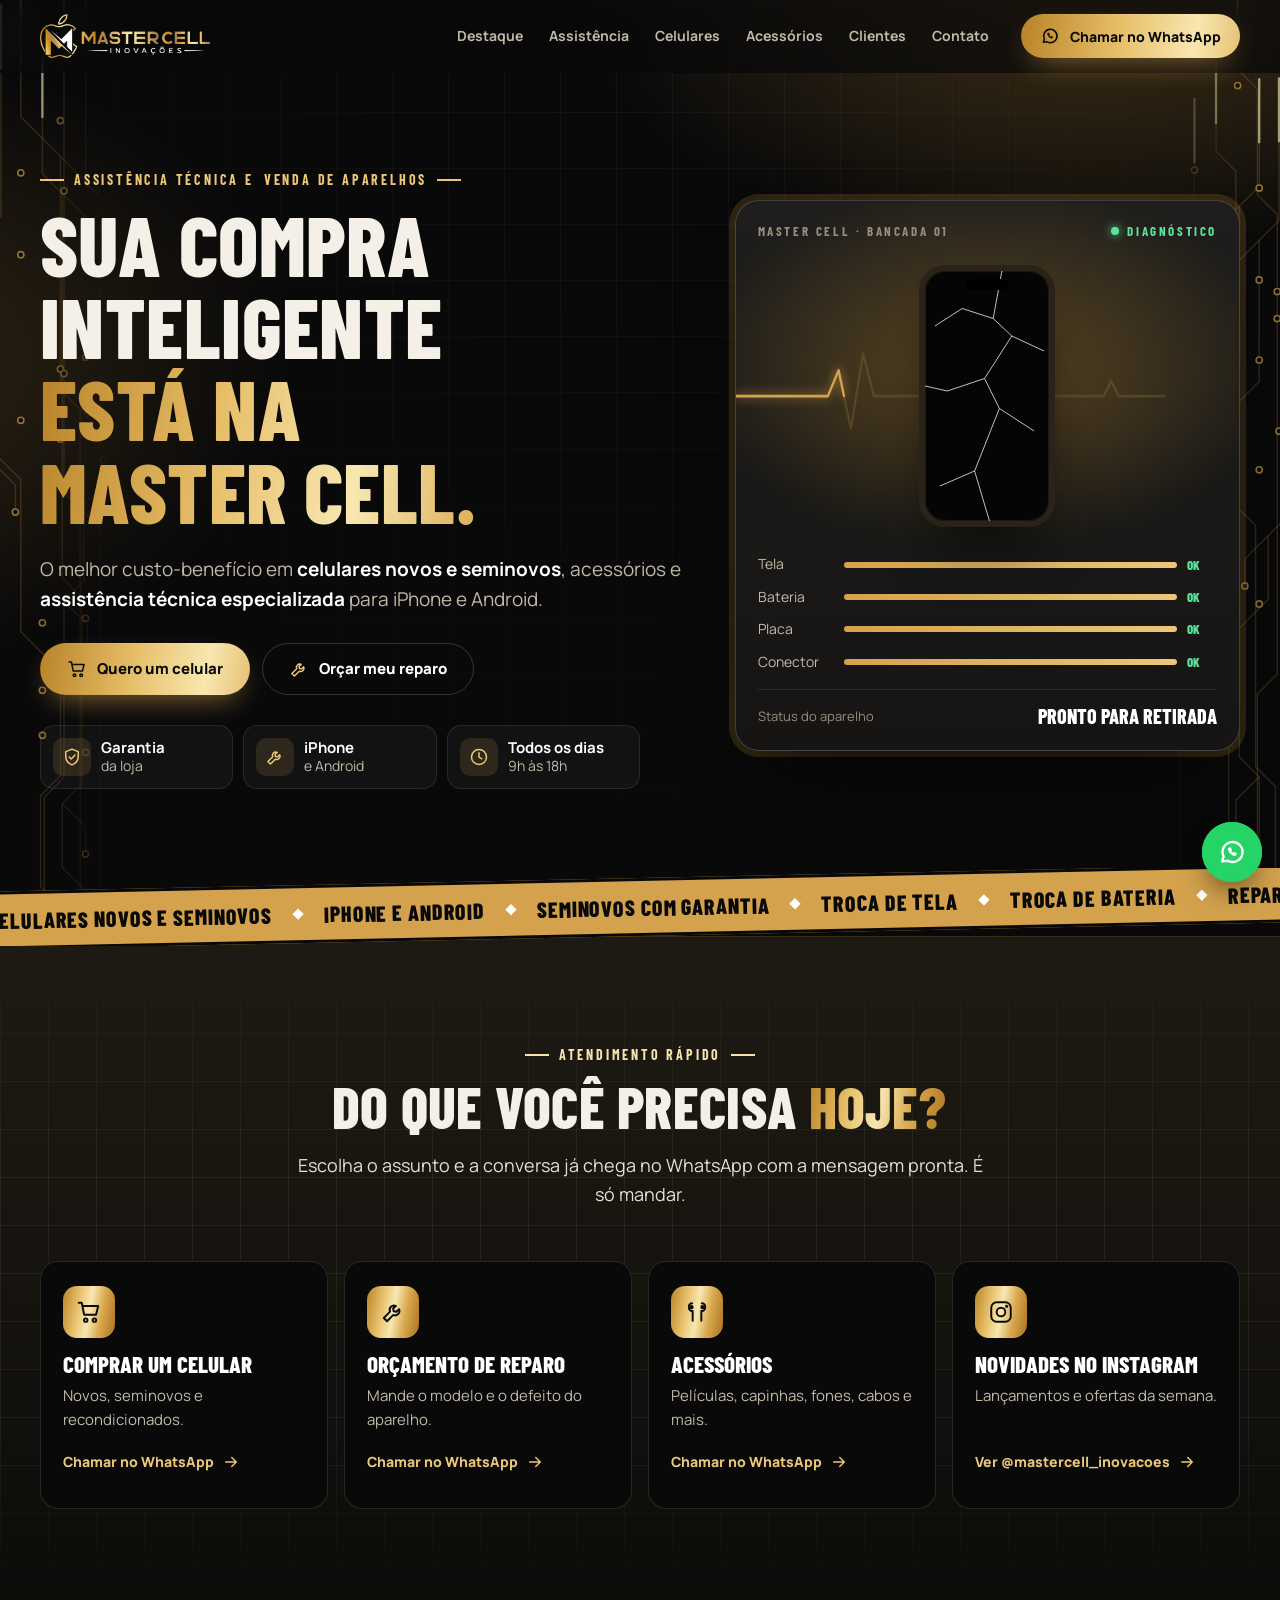
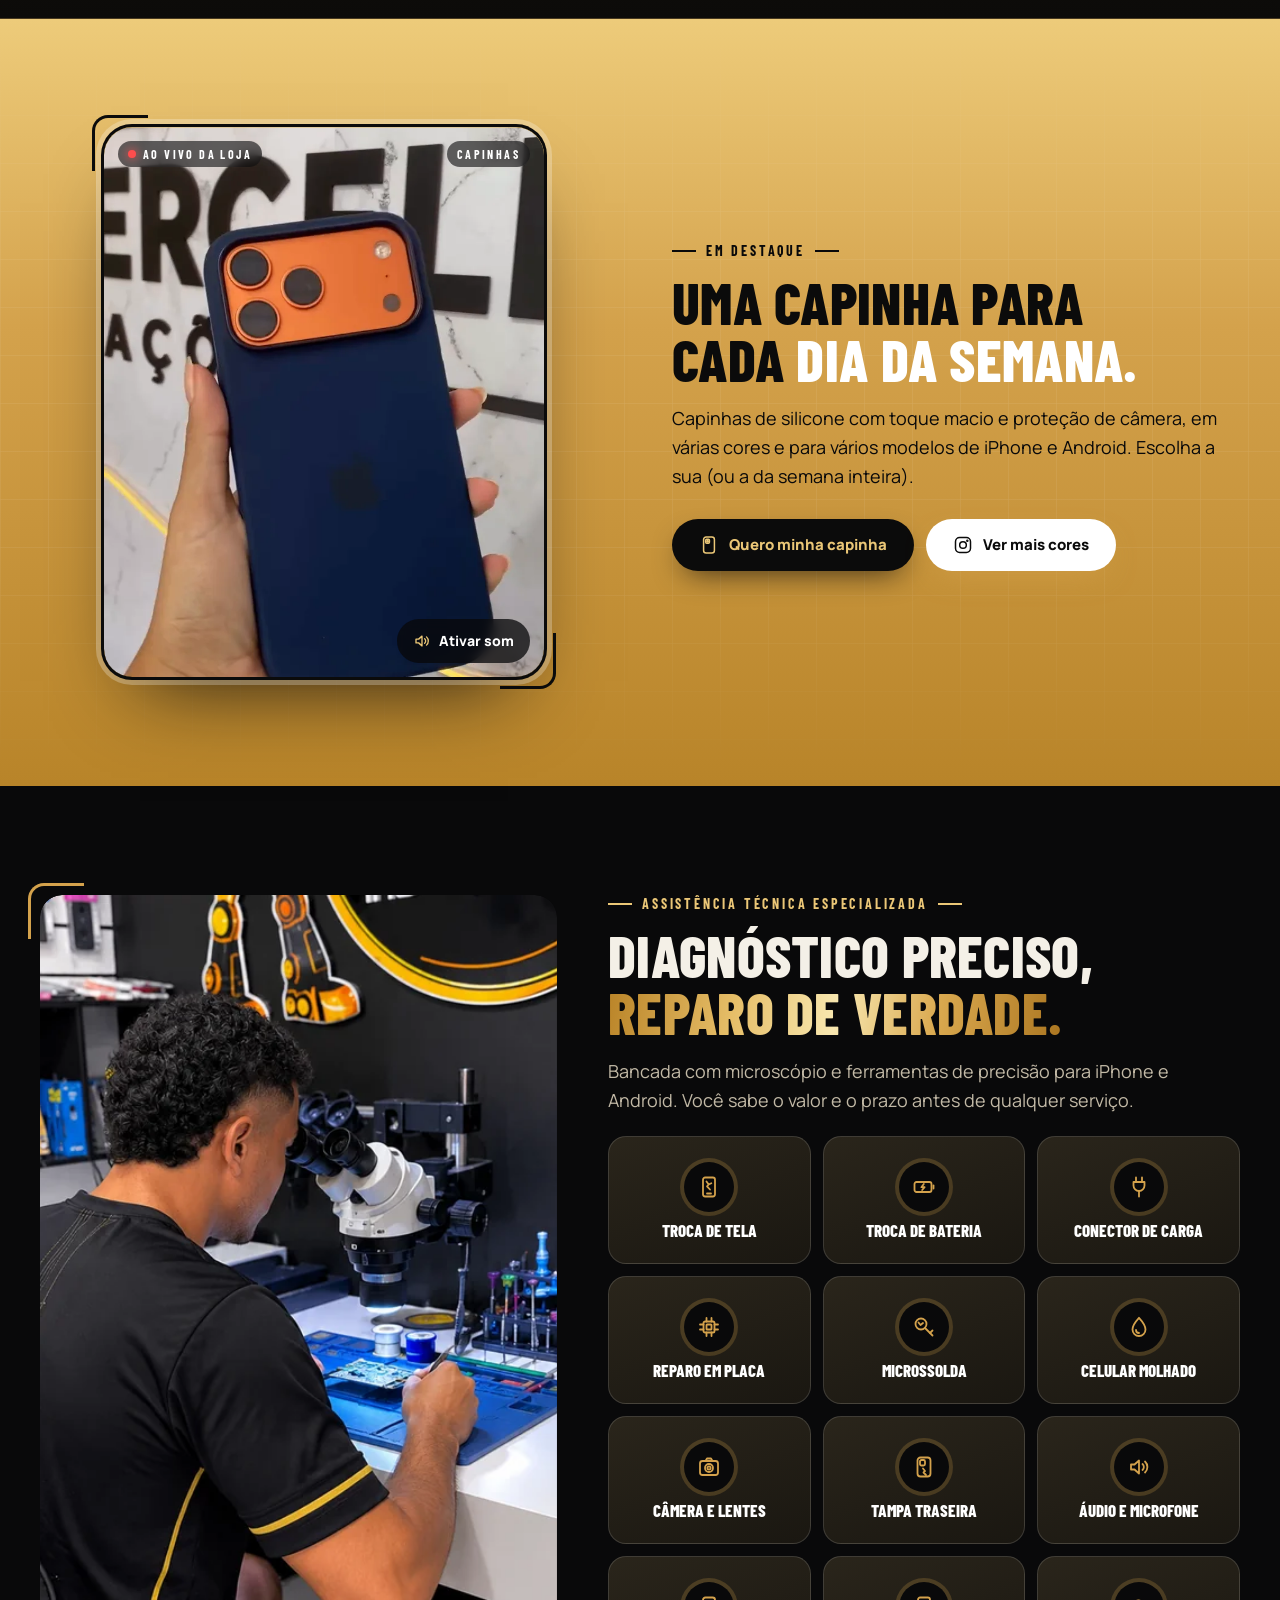
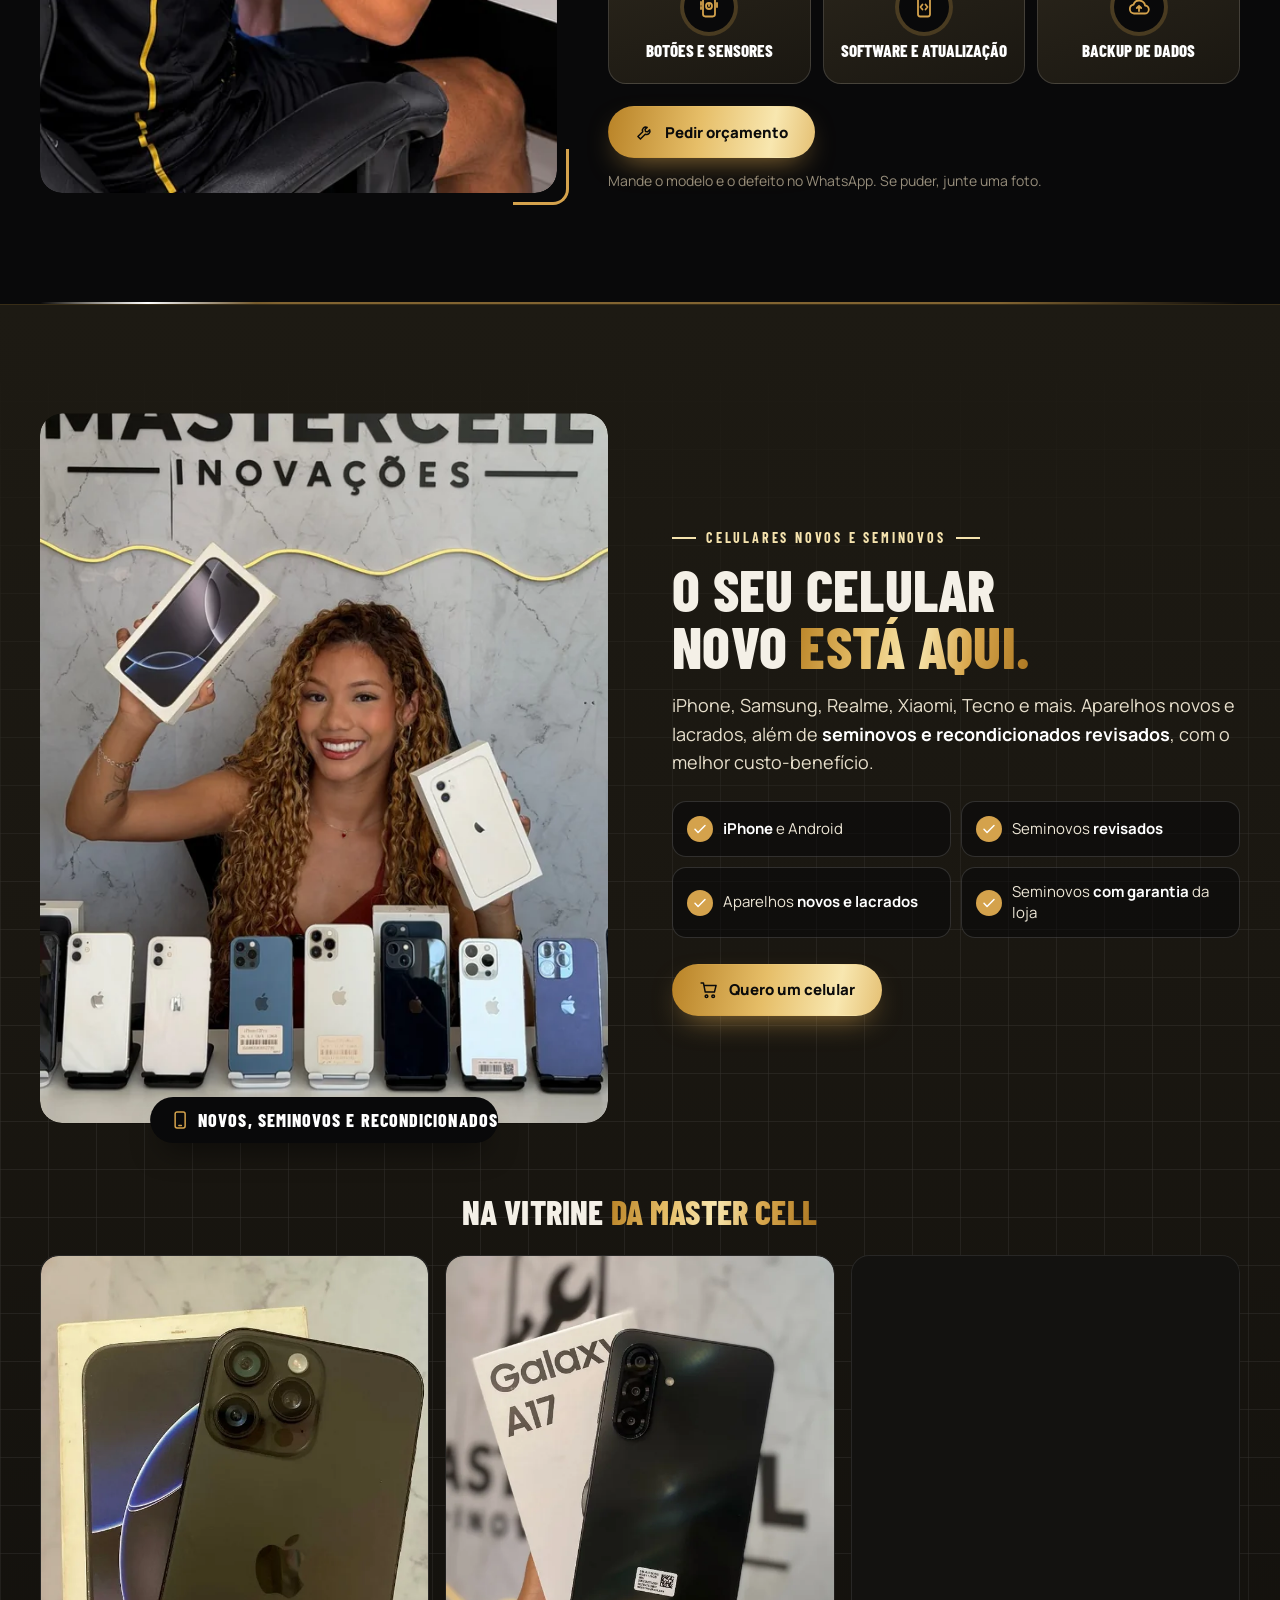
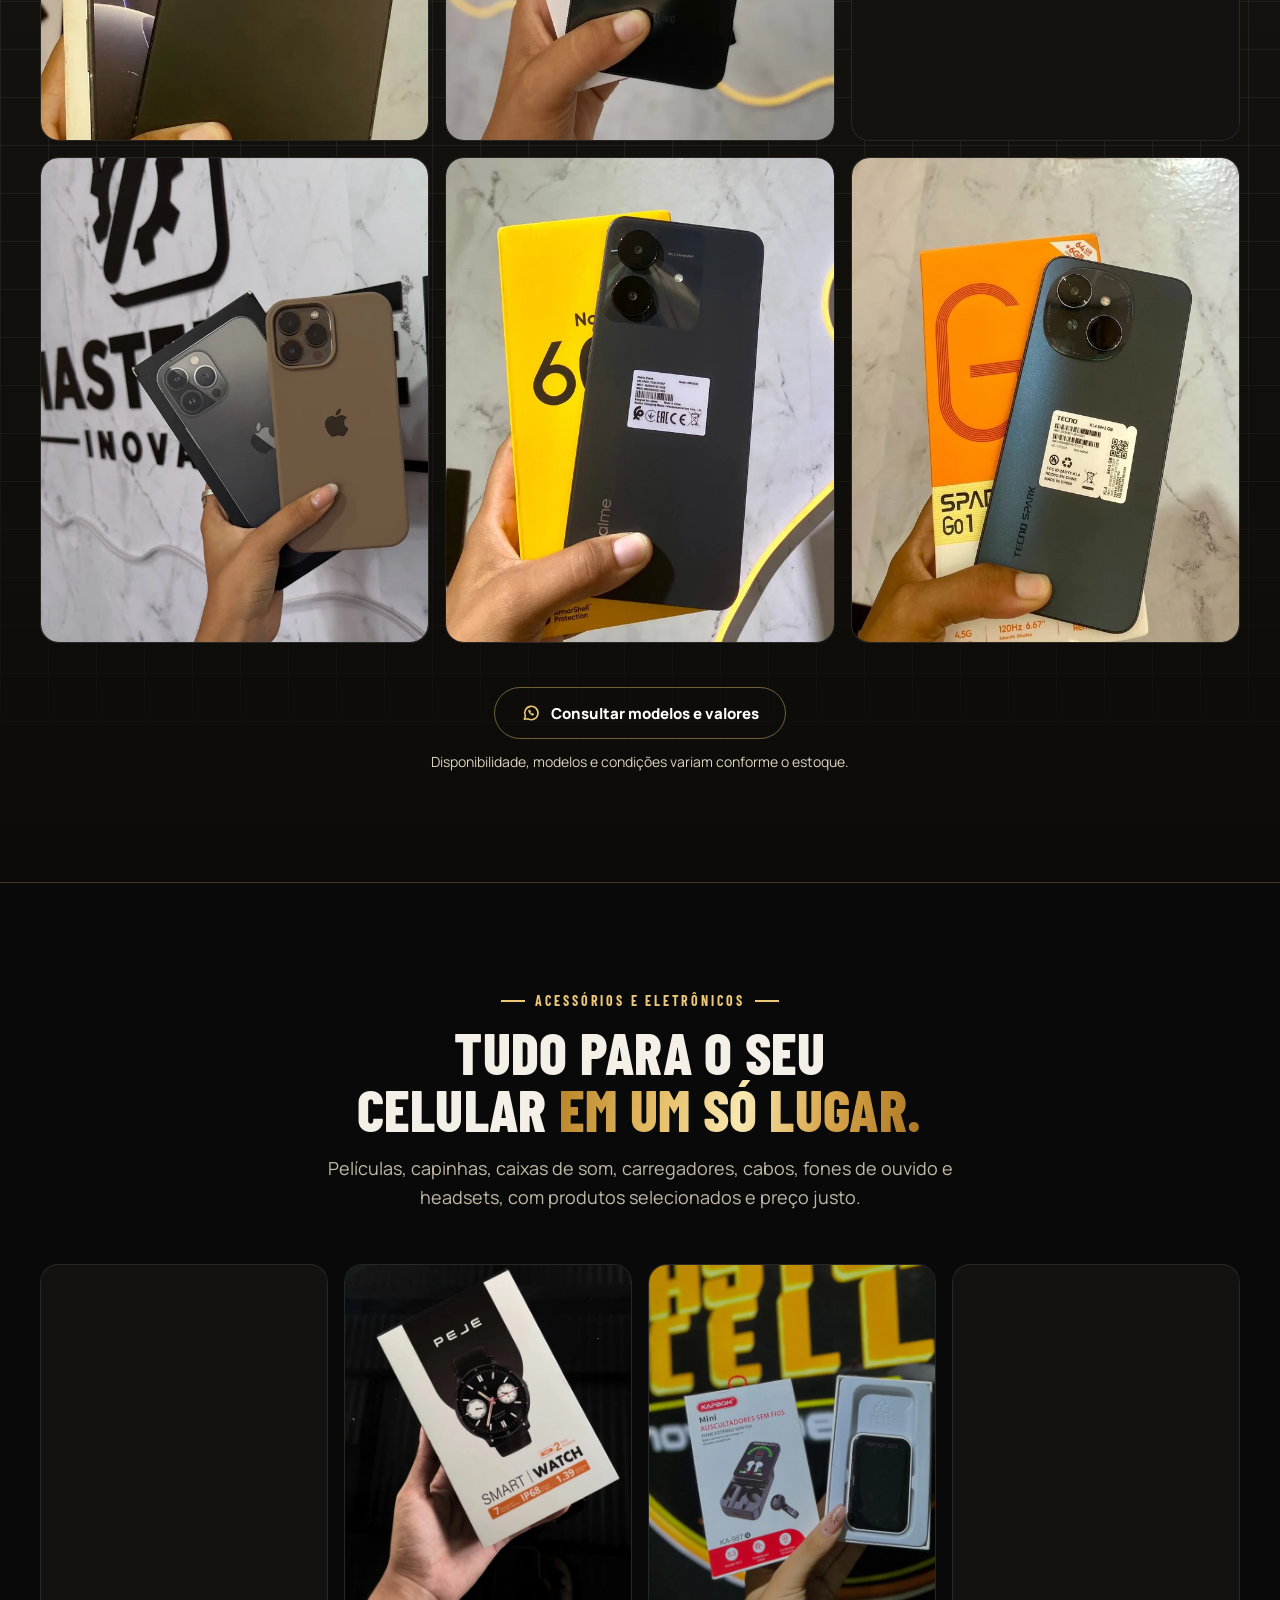
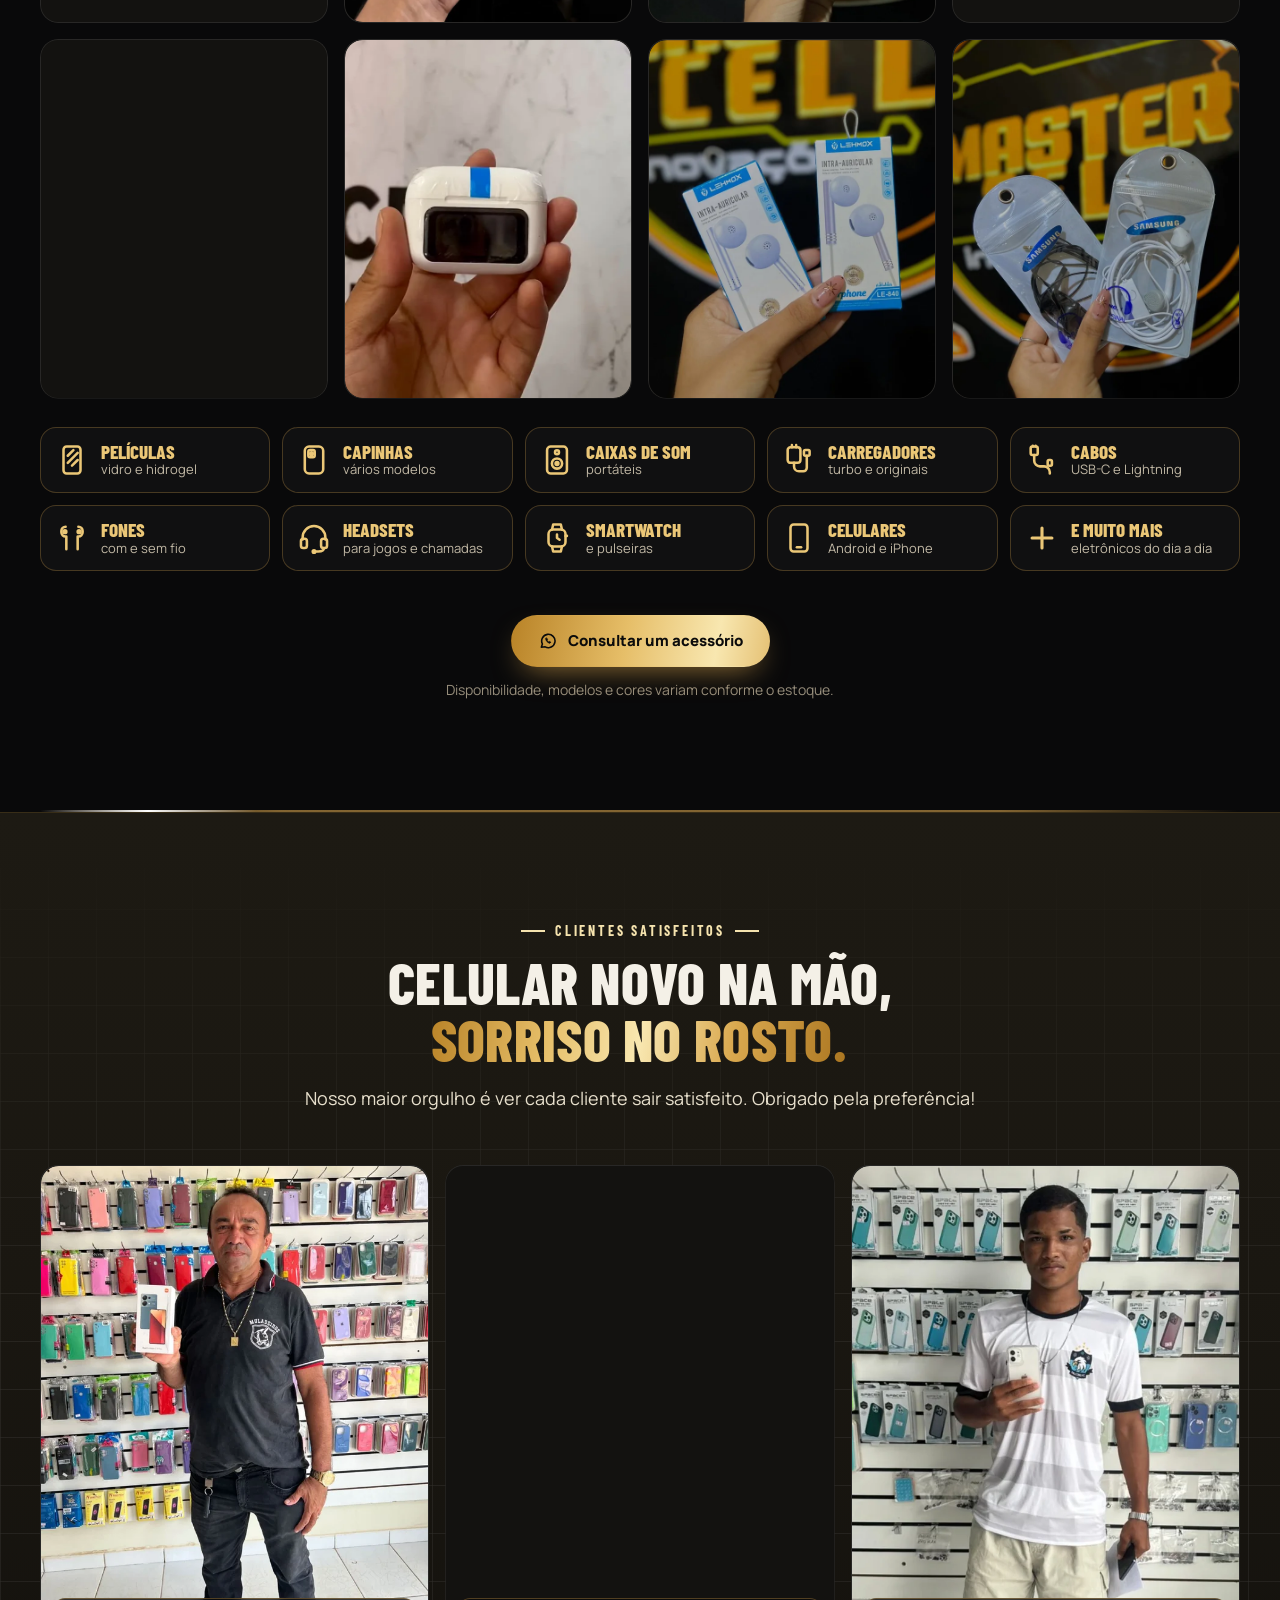
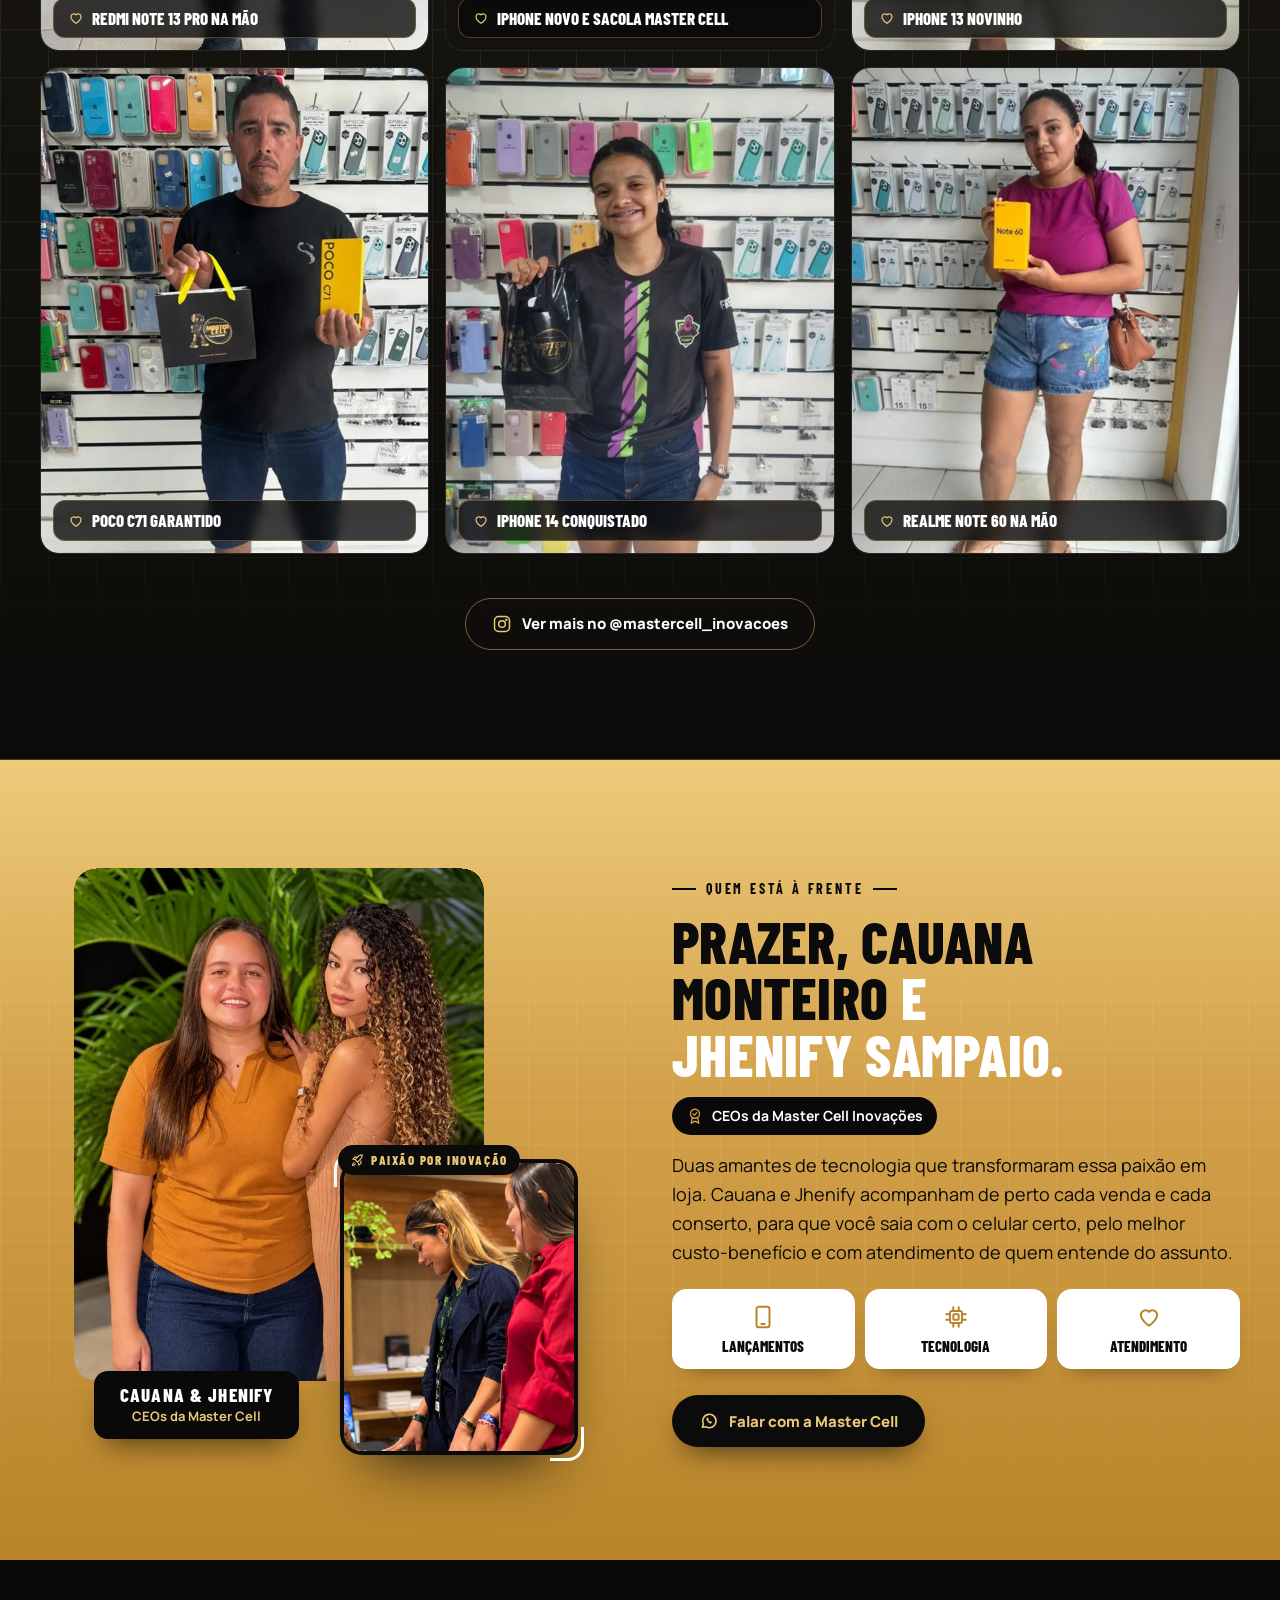
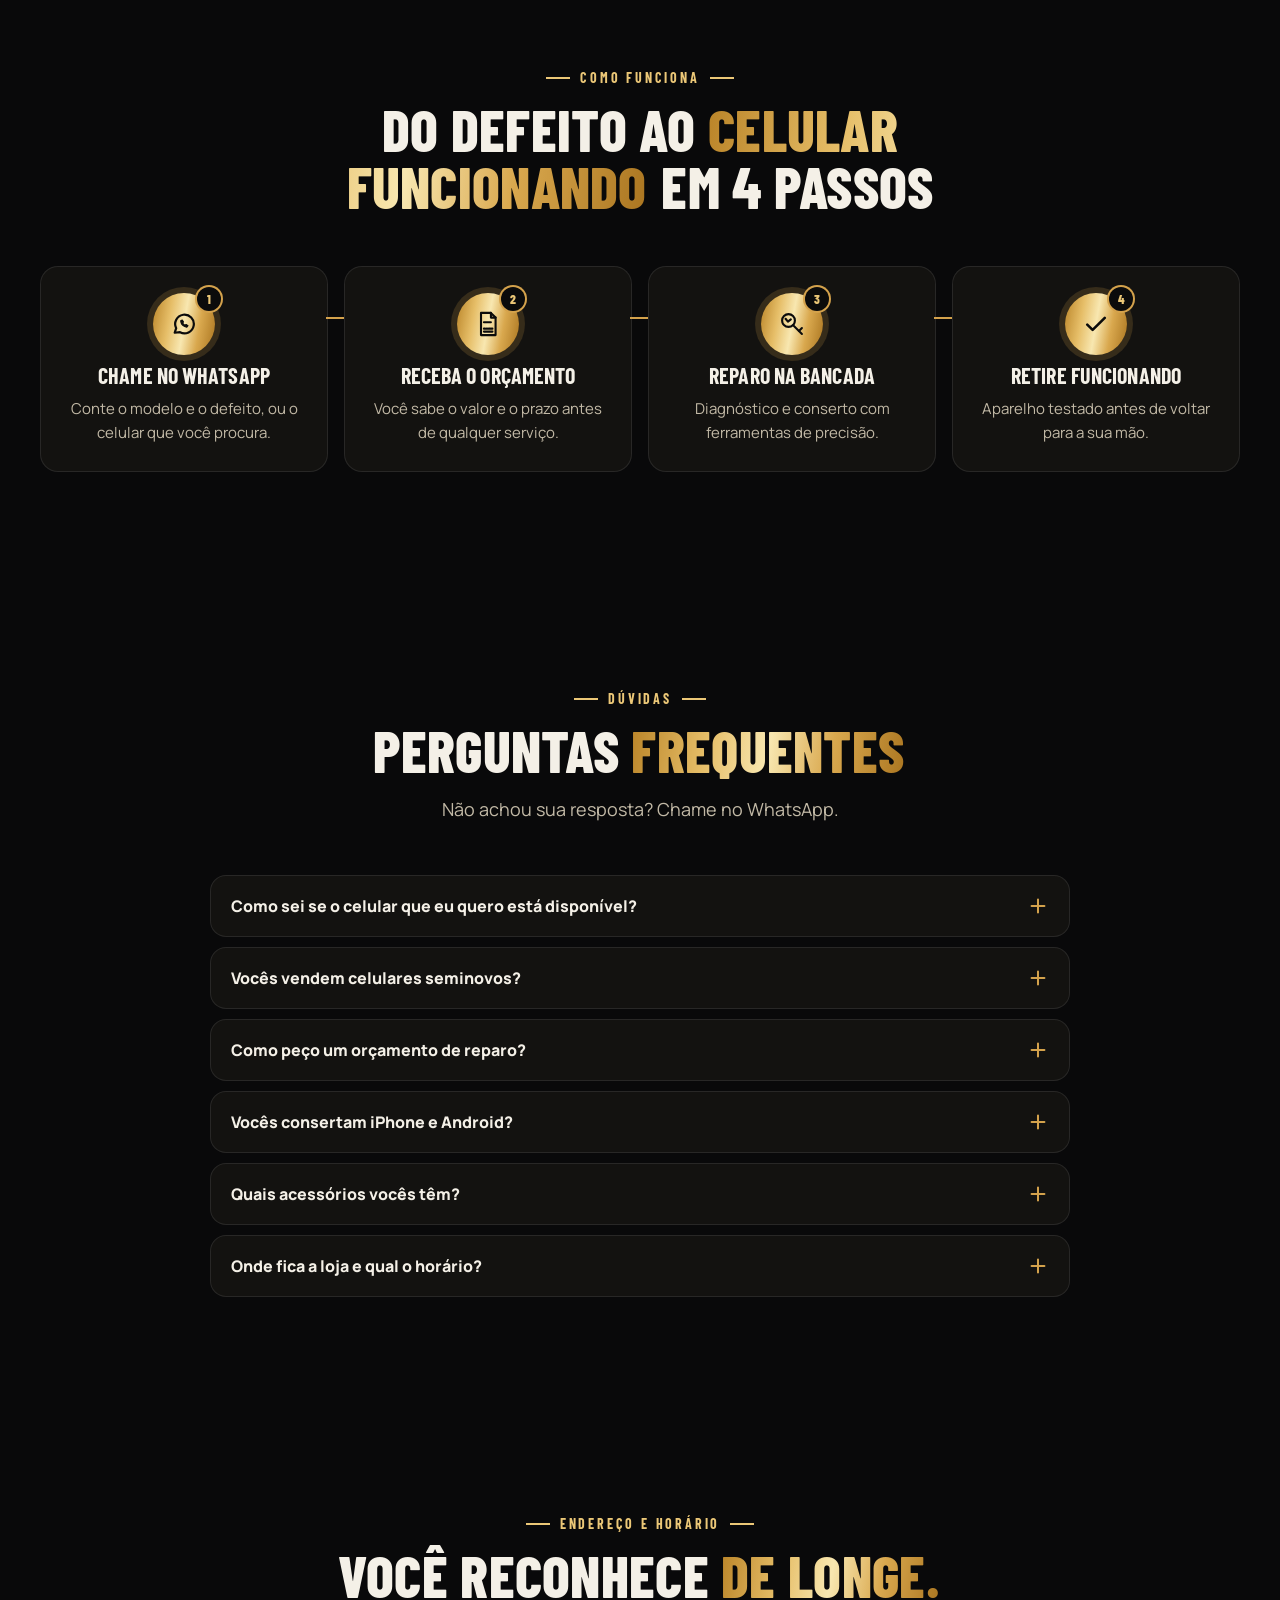
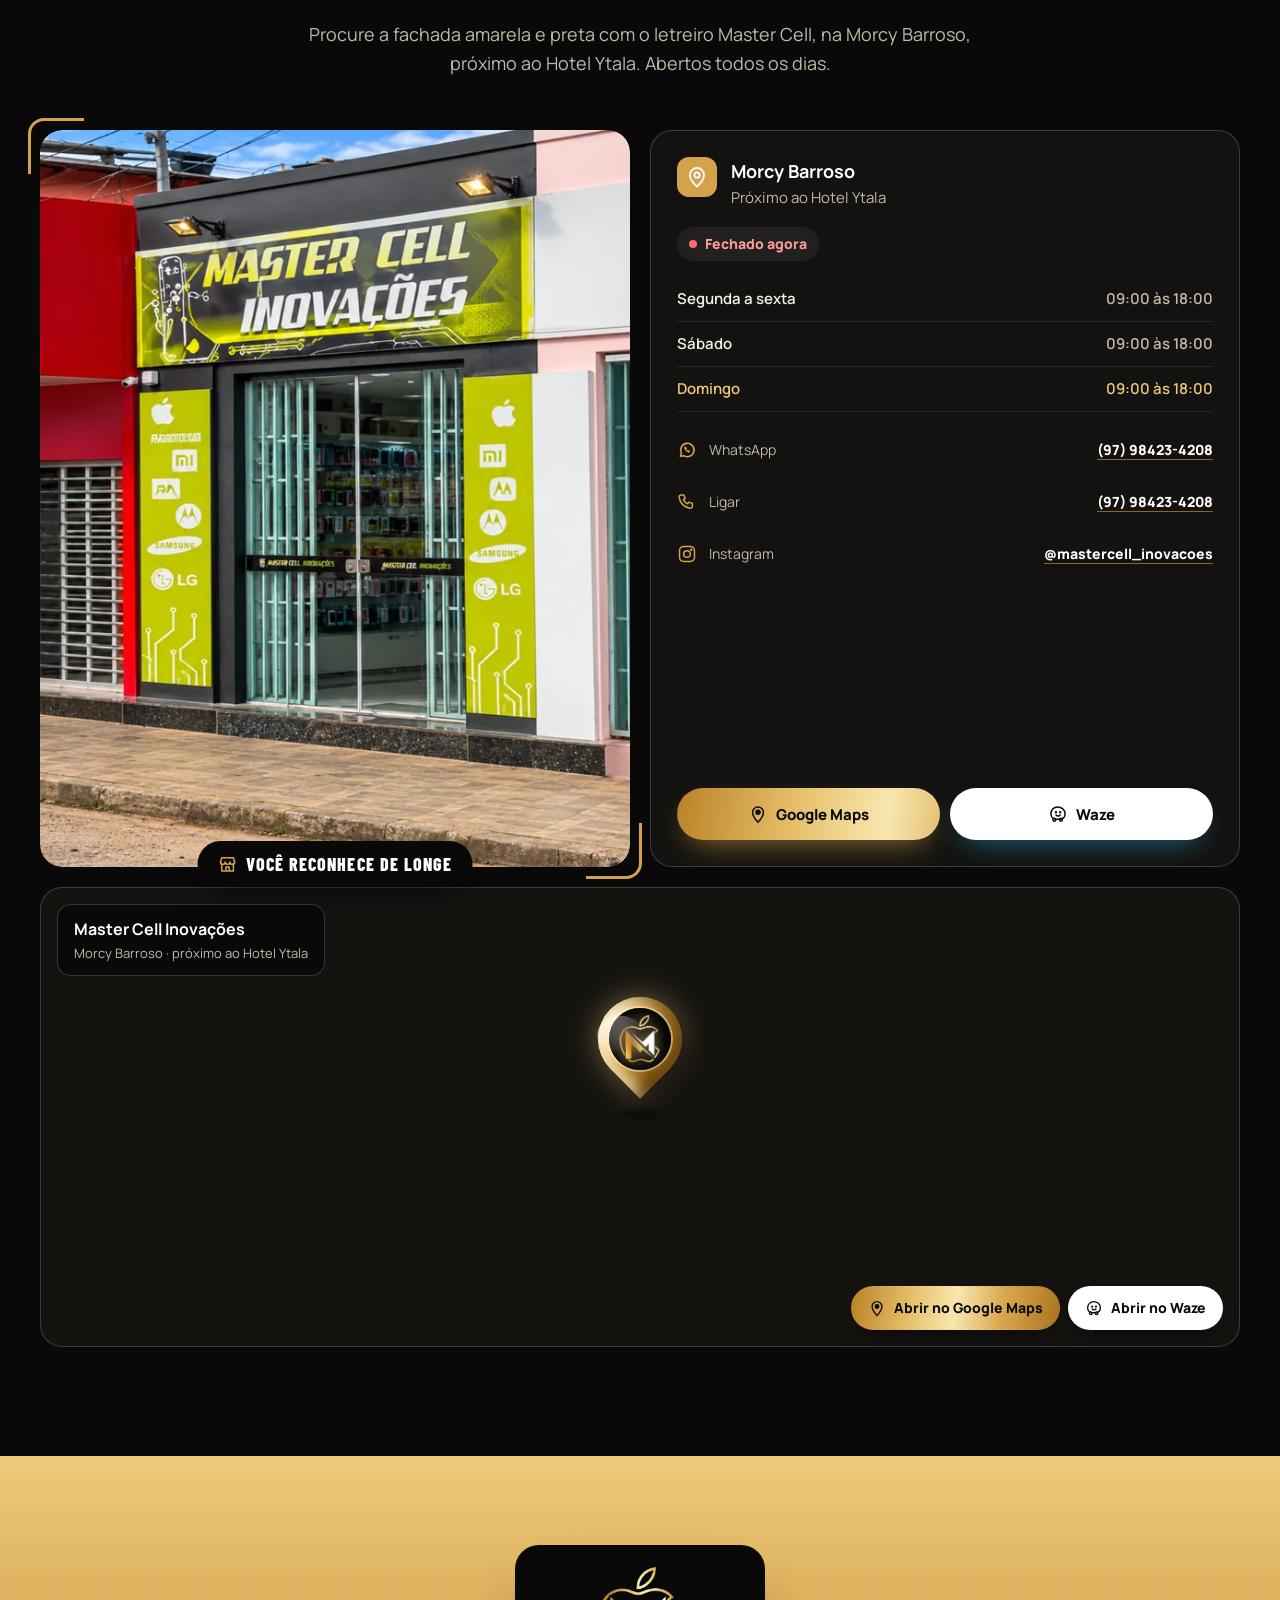
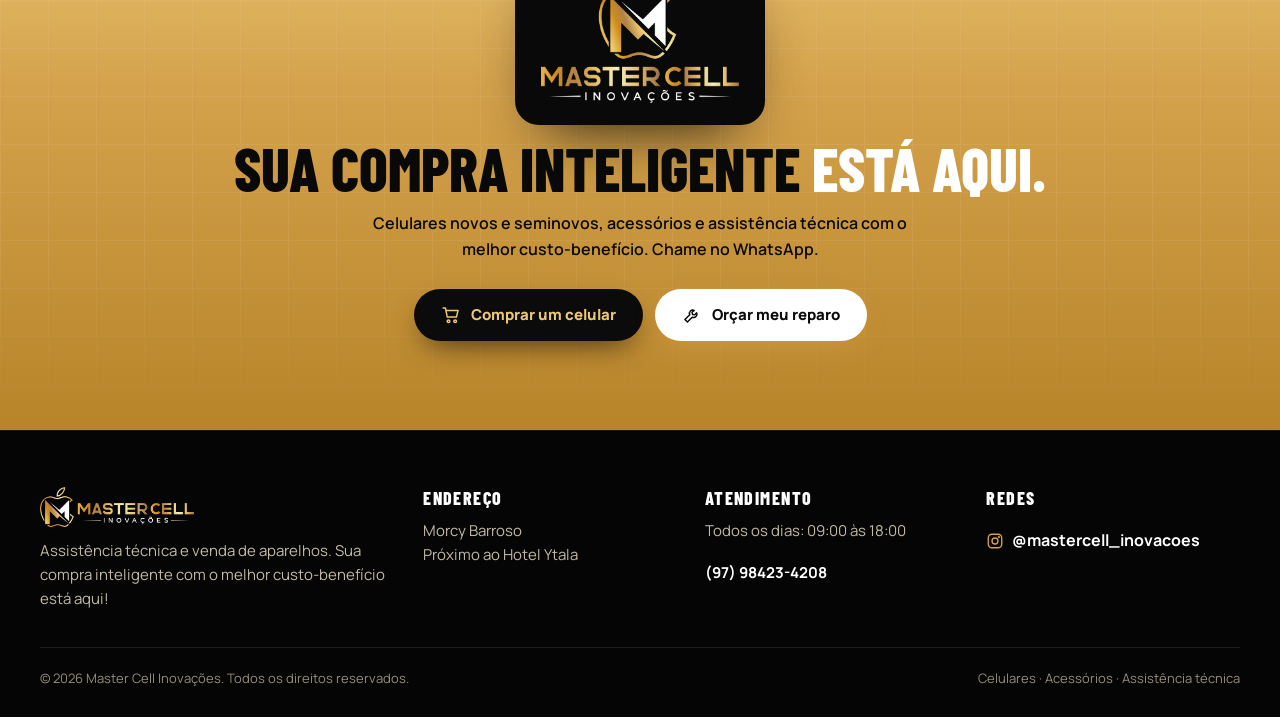
==== index.html @ 4152121d "Landing page da Master Cell Inovações Site estático (HTML, CSS e JS) com identidade preto e dourado," ====
<!doctype html>
<html lang="pt-BR">
<head>
<meta charset="utf-8">
<meta name="viewport" content="width=device-width, initial-scale=1, viewport-fit=cover">
<!--
  SEO: URL DO SITE
  "https://TROCAR-PELO-LINK-DO-VERCEL.vercel.app" é um marcador. Ele é trocado automaticamente
  no deploy pelo script scripts/build.mjs (constante SITE_URL), usando o link de produção do Vercel.
-->
<title>Master Cell Inovações | Celulares, acessórios e assistência técnica</title>
<meta name="description" content="Celulares novos e seminovos com garantia, acessórios e assistência técnica para iPhone e Android. Todos os dias, das 9h às 18h.">
<meta name="robots" content="index, follow, max-image-preview:large">
<link rel="canonical" href="https://TROCAR-PELO-LINK-DO-VERCEL.vercel.app/">

<link rel="icon" href="/favicon.ico" sizes="32x32">
<link rel="icon" href="/favicon.svg" type="image/svg+xml">
<link rel="apple-touch-icon" sizes="180x180" href="/apple-touch-icon.png">
<link rel="manifest" href="/site.webmanifest">
<meta name="theme-color" content="#09090A">

<meta property="og:type" content="website">
<meta property="og:locale" content="pt_BR">
<meta property="og:site_name" content="Master Cell Inovações">
<meta property="og:title" content="Master Cell Inovações | Celulares, acessórios e assistência técnica">
<meta property="og:description" content="Sua compra inteligente com o melhor custo-benefício está aqui. Celulares novos e seminovos, acessórios e assistência técnica.">
<meta property="og:url" content="https://TROCAR-PELO-LINK-DO-VERCEL.vercel.app/">
<meta property="og:image" content="https://TROCAR-PELO-LINK-DO-VERCEL.vercel.app/og-image.jpg">
<meta property="og:image:width" content="1200">
<meta property="og:image:height" content="630">
<meta property="og:image:alt" content="Logo dourado da Master Cell Inovações sobre fundo preto com linhas de circuito">
<meta name="twitter:card" content="summary_large_image">
<meta name="twitter:title" content="Master Cell Inovações | Celulares, acessórios e assistência técnica">
<meta name="twitter:description" content="Celulares novos e seminovos, acessórios e assistência técnica para iPhone e Android.">
<meta name="twitter:image" content="https://TROCAR-PELO-LINK-DO-VERCEL.vercel.app/og-image.jpg">

<link rel="preconnect" href="https://fonts.googleapis.com">
<link rel="preconnect" href="https://fonts.gstatic.com" crossorigin>
<link rel="stylesheet" href="https://fonts.googleapis.com/css2?family=Barlow+Condensed:ital,wght@0,600;0,700;0,800;1,700;1,800&family=Manrope:wght@400;500;600;700;800&display=swap">

<script type="application/ld+json">
{
  "@context": "https://schema.org",
  "@type": "MobilePhoneStore",
  "@id": "https://TROCAR-PELO-LINK-DO-VERCEL.vercel.app/#loja",
  "name": "Master Cell Inovações",
  "slogan": "Sua compra inteligente com o melhor custo-benefício está aqui!",
  "url": "https://TROCAR-PELO-LINK-DO-VERCEL.vercel.app/",
  "logo": "https://TROCAR-PELO-LINK-DO-VERCEL.vercel.app/icon-512.png",
  "image": "https://TROCAR-PELO-LINK-DO-VERCEL.vercel.app/assets/fotos/celulares.webp",
  "description": "Assistência técnica e venda de aparelhos: celulares novos, seminovos e recondicionados, acessórios e conserto de iPhone e Android.",
  "telephone": "+55 97 98423-4208",
  "address": {"@type": "PostalAddress", "streetAddress": "Morcy Barroso, próximo ao Hotel Ytala", "addressCountry": "BR"},
  "openingHoursSpecification": [
    {"@type": "OpeningHoursSpecification", "dayOfWeek": ["Monday","Tuesday","Wednesday","Thursday","Friday","Saturday","Sunday"], "opens": "09:00", "closes": "18:00"}
  ],
  "founder": [{"@type": "Person", "name": "Cauana Monteiro", "jobTitle": "CEO"}, {"@type": "Person", "name": "Jhenify Sampaio", "jobTitle": "CEO"}],
  "sameAs": ["https://www.instagram.com/mastercell_inovacoes/"]
}
</script>
<!-- TODO (opcional): acrescente a cidade ("addressLocality"), o estado ("addressRegion") e o CEP ("postalCode") em "address" quando tiver. -->
<link rel="preload" href="assets/img/logo-h.webp" as="image" fetchpriority="high">
<link rel="stylesheet" href="assets/style.css">
</head>
<body>
<a class="skip" href="#inicio">Pular para o conteúdo</a>
<svg width="0" height="0" style="position:absolute" aria-hidden="true">
  <defs>
    <symbol id="i-chat" viewBox="0 0 24 24" fill="none" stroke="currentColor" stroke-width="1.9" stroke-linecap="round" stroke-linejoin="round"><path d="M4 19.5l1.3-3.9A8 8 0 1 1 8.6 19z"/><path d="M9.2 9.3c.2 2.6 2.4 4.9 5.2 5.4l1-1.2-1.6-1-1 .6a3.6 3.6 0 0 1-1.9-1.9l.6-1-1-1.6z" fill="currentColor" stroke-width="1"/></symbol>
    <symbol id="i-screen" viewBox="0 0 24 24" fill="none" stroke="currentColor" stroke-width="1.8" stroke-linecap="round" stroke-linejoin="round"><rect x="6" y="2.5" width="12" height="19" rx="2.2"/><path d="M10 18.5h4"/><path d="M9.5 6.5l2.2 3-1.7 1.8 3 3.2M11.7 9.5l2.6-1.2"/></symbol>
    <symbol id="i-battery" viewBox="0 0 24 24" fill="none" stroke="currentColor" stroke-width="1.8" stroke-linecap="round" stroke-linejoin="round"><rect x="2.5" y="7" width="17" height="10" rx="2"/><path d="M21.5 10.5v3"/><path d="M11.8 9l-2.4 3.2h3.2L10.2 15"/></symbol>
    <symbol id="i-plug" viewBox="0 0 24 24" fill="none" stroke="currentColor" stroke-width="1.8" stroke-linecap="round" stroke-linejoin="round"><path d="M9 2.5v4.5M15 2.5v4.5"/><path d="M6.5 7h11v3.5a5.5 5.5 0 0 1-11 0z"/><path d="M12 16v5.5"/></symbol>
    <symbol id="i-tool" viewBox="0 0 24 24" fill="none" stroke="currentColor" stroke-width="1.8" stroke-linecap="round" stroke-linejoin="round"><path d="M14.6 6.4a4 4 0 0 0-5.3 5.3L3.5 17.5l3 3 5.8-5.8a4 4 0 0 0 5.3-5.3l-2.4 2.4-2.6-.5-.5-2.6z"/></symbol>
    <symbol id="i-micro" viewBox="0 0 24 24" fill="none" stroke="currentColor" stroke-width="1.8" stroke-linecap="round" stroke-linejoin="round"><circle cx="9" cy="9" r="5.5"/><path d="M6.5 7.5l2 2.5 2.5-2"/><path d="M13 13l7.5 7.5"/><path d="M18 18l2.5-2.5"/></symbol>
    <symbol id="i-case" viewBox="0 0 24 24" fill="none" stroke="currentColor" stroke-width="1.8" stroke-linecap="round" stroke-linejoin="round"><rect x="5.5" y="2.5" width="13" height="19" rx="3"/><rect x="8" y="5" width="4.5" height="5" rx="1.2"/><circle cx="10.25" cy="7.5" r=".9"/></symbol>
    <symbol id="i-film" viewBox="0 0 24 24" fill="none" stroke="currentColor" stroke-width="1.8" stroke-linecap="round" stroke-linejoin="round"><rect x="6" y="2.5" width="12" height="19" rx="2.2"/><path d="M9 9l4-4M9 14l7-7M12 16l4-4"/></symbol>
    <symbol id="i-charger" viewBox="0 0 24 24" fill="none" stroke="currentColor" stroke-width="1.8" stroke-linecap="round" stroke-linejoin="round"><rect x="4" y="3" width="9" height="11" rx="2"/><path d="M7 3V1.5M10 3V1.5"/><path d="M8.5 14v2.5a3.5 3.5 0 0 0 3.5 3.5h3a2.5 2.5 0 0 0 2.5-2.5V9"/><rect x="15.5" y="5" width="4" height="4" rx="1"/></symbol>
    <symbol id="i-cash" viewBox="0 0 24 24" fill="none" stroke="currentColor" stroke-width="1.8" stroke-linecap="round" stroke-linejoin="round"><rect x="2.5" y="6" width="19" height="12" rx="1.6"/><circle cx="12" cy="12" r="2.8"/><path d="M6 9.5v5M18 9.5v5"/></symbol>
    <symbol id="i-shield" viewBox="0 0 24 24" fill="none" stroke="currentColor" stroke-width="1.8" stroke-linecap="round" stroke-linejoin="round"><path d="M12 2.5l7.5 3v5.6c0 4.6-3.1 8.6-7.5 10.4-4.4-1.8-7.5-5.8-7.5-10.4V5.5z"/><path d="M8.6 12l2.4 2.4 4.6-4.8"/></symbol>
    <symbol id="i-clock" viewBox="0 0 24 24" fill="none" stroke="currentColor" stroke-width="1.8" stroke-linecap="round" stroke-linejoin="round"><circle cx="12" cy="12" r="9"/><path d="M12 7v5.2l3.4 2"/></symbol>
    <symbol id="i-bolt" viewBox="0 0 24 24" fill="none" stroke="currentColor" stroke-width="1.8" stroke-linecap="round" stroke-linejoin="round"><path d="M13.5 2.5L5 13.5h6l-1 8 8.5-11h-6z"/></symbol>
    <symbol id="i-drop" viewBox="0 0 24 24" fill="none" stroke="currentColor" stroke-width="1.8" stroke-linecap="round" stroke-linejoin="round"><path d="M12 2.8s6.5 7 6.5 11.7a6.5 6.5 0 0 1-13 0C5.5 9.8 12 2.8 12 2.8z"/><path d="M9 15a3 3 0 0 0 3 3"/></symbol>
    <symbol id="i-pin" viewBox="0 0 24 24" fill="none" stroke="currentColor" stroke-width="1.8" stroke-linecap="round" stroke-linejoin="round"><path d="M12 21.5s-7-6.1-7-11.5a7 7 0 0 1 14 0c0 5.4-7 11.5-7 11.5z"/><circle cx="12" cy="10" r="2.6"/></symbol>
    <symbol id="i-phone" viewBox="0 0 24 24" fill="none" stroke="currentColor" stroke-width="1.8" stroke-linecap="round" stroke-linejoin="round"><path d="M5 3.5h3.3l1.6 4.2-2.2 1.4a11 11 0 0 0 5.2 5.2l1.4-2.2 4.2 1.6V17a2.5 2.5 0 0 1-2.7 2.5A15.3 15.3 0 0 1 2.5 6.2 2.5 2.5 0 0 1 5 3.5z"/></symbol>
    <symbol id="i-check" viewBox="0 0 24 24" fill="none" stroke="currentColor" stroke-width="2.2" stroke-linecap="round" stroke-linejoin="round"><path d="M4.5 12.5l4.6 4.6L19.5 6.8"/></symbol>
    <symbol id="i-arrow" viewBox="0 0 24 24" fill="none" stroke="currentColor" stroke-width="2" stroke-linecap="round" stroke-linejoin="round"><path d="M5 12h13M13 6l6 6-6 6"/></symbol>
    <symbol id="i-store" viewBox="0 0 24 24" fill="none" stroke="currentColor" stroke-width="1.8" stroke-linecap="round" stroke-linejoin="round"><path d="M3.5 9.5l1.6-5h13.8l1.6 5"/><path d="M3.5 9.5a2.8 2.8 0 0 0 5.6 0 2.9 2.9 0 0 0 5.8 0 2.8 2.8 0 0 0 5.6 0"/><path d="M5 12v8.5h14V12M10 20.5v-5h4v5"/></symbol>
    <symbol id="i-cam" viewBox="0 0 24 24" fill="none" stroke="currentColor" stroke-width="1.8" stroke-linecap="round" stroke-linejoin="round"><rect x="3" y="3" width="18" height="18" rx="5"/><circle cx="12" cy="12" r="4"/><circle cx="17.2" cy="6.8" r=".6" fill="currentColor"/></symbol>
    <symbol id="i-fb" viewBox="0 0 24 24" fill="none" stroke="currentColor" stroke-width="1.8" stroke-linecap="round" stroke-linejoin="round"><rect x="3" y="3" width="18" height="18" rx="5"/><path d="M15.5 7.5h-2a2.5 2.5 0 0 0-2.5 2.5v11M9 13h6"/></symbol>
    <symbol id="i-plus" viewBox="0 0 24 24" fill="none" stroke="currentColor" stroke-width="2.2" stroke-linecap="round"><path d="M12 5v14M5 12h14"/></symbol>
    <symbol id="i-medal" viewBox="0 0 24 24" fill="none" stroke="currentColor" stroke-width="1.8" stroke-linecap="round" stroke-linejoin="round"><circle cx="12" cy="9" r="6"/><path d="M8.5 13.8L7 21.5l5-2.6 5 2.6-1.5-7.7"/><path d="M9.6 9.2l1.6 1.6 3.2-3.3"/></symbol>
    <symbol id="i-trophy" viewBox="0 0 24 24" fill="none" stroke="currentColor" stroke-width="1.8" stroke-linecap="round" stroke-linejoin="round"><path d="M7 3.5h10v5a5 5 0 0 1-10 0z"/><path d="M7 5.5H4a3 3 0 0 0 3 4M17 5.5h3a3 3 0 0 1-3 4"/><path d="M12 13.5v4M8 21h8M9 21v-1.5a3 3 0 0 1 6 0V21"/></symbol>
    <symbol id="i-star" viewBox="0 0 24 24" fill="currentColor"><path d="M12 2.8l2.8 5.8 6.3.9-4.6 4.4 1.1 6.3L12 17.2l-5.6 3 1.1-6.3L2.9 9.5l6.3-.9z"/></symbol>
    <symbol id="i-heart" viewBox="0 0 24 24" fill="none" stroke="currentColor" stroke-width="1.8" stroke-linecap="round" stroke-linejoin="round"><path d="M12 20s-7.5-4.6-7.5-10.2A4.3 4.3 0 0 1 12 7.3a4.3 4.3 0 0 1 7.5 2.5C19.5 15.4 12 20 12 20z"/></symbol>
    <symbol id="i-speaker" viewBox="0 0 24 24" fill="none" stroke="currentColor" stroke-width="1.8" stroke-linecap="round" stroke-linejoin="round"><rect x="5" y="2.5" width="14" height="19" rx="2.5"/><circle cx="12" cy="14.5" r="3.6"/><circle cx="12" cy="14.5" r="1" fill="currentColor"/><circle cx="12" cy="6.5" r="1.4"/></symbol>
    <symbol id="i-chip" viewBox="0 0 24 24" fill="none" stroke="currentColor" stroke-width="1.8" stroke-linecap="round" stroke-linejoin="round"><rect x="6.5" y="6.5" width="11" height="11" rx="1.6"/><rect x="9.5" y="9.5" width="5" height="5" rx=".6"/><path d="M9.5 3v3.5M14.5 3v3.5M9.5 17.5V21M14.5 17.5V21M3 9.5h3.5M3 14.5h3.5M17.5 9.5H21M17.5 14.5H21"/></symbol>
    <symbol id="i-phone2" viewBox="0 0 24 24" fill="none" stroke="currentColor" stroke-width="1.8" stroke-linecap="round" stroke-linejoin="round"><rect x="6" y="2.5" width="12" height="19" rx="2.2"/><path d="M10.5 18.5h3"/></symbol>
    <symbol id="i-tablet" viewBox="0 0 24 24" fill="none" stroke="currentColor" stroke-width="1.8" stroke-linecap="round" stroke-linejoin="round"><rect x="3.5" y="2.5" width="17" height="19" rx="2.4"/><path d="M10.5 18.5h3"/></symbol>
    <symbol id="i-lens" viewBox="0 0 24 24" fill="none" stroke="currentColor" stroke-width="1.8" stroke-linecap="round" stroke-linejoin="round"><rect x="3" y="6" width="18" height="14" rx="2.5"/><path d="M8.5 6l1.5-2.5h4L15.5 6"/><circle cx="12" cy="13" r="4"/><circle cx="12" cy="13" r="1.6"/></symbol>
    <symbol id="i-back" viewBox="0 0 24 24" fill="none" stroke="currentColor" stroke-width="1.8" stroke-linecap="round" stroke-linejoin="round"><rect x="5.5" y="2.5" width="13" height="19" rx="3"/><rect x="8" y="5" width="5" height="5.5" rx="1.5"/><path d="M11 13.5l2 2.5-1.5 1.5 2.5 2.5"/></symbol>
    <symbol id="i-sound" viewBox="0 0 24 24" fill="none" stroke="currentColor" stroke-width="1.8" stroke-linecap="round" stroke-linejoin="round"><path d="M4 9.5h3.5L12 5.5v13l-4.5-4H4z"/><path d="M15.5 9a4 4 0 0 1 0 6M18 6.5a7.5 7.5 0 0 1 0 11"/></symbol>
    <symbol id="i-code" viewBox="0 0 24 24" fill="none" stroke="currentColor" stroke-width="1.8" stroke-linecap="round" stroke-linejoin="round"><rect x="6" y="2.5" width="12" height="19" rx="2.2"/><path d="M10.5 9.5l-2 2.5 2 2.5M13.5 9.5l2 2.5-2 2.5"/></symbol>
    <symbol id="i-bottle" viewBox="0 0 24 24" fill="none" stroke="currentColor" stroke-width="1.8" stroke-linecap="round" stroke-linejoin="round"><path d="M10 2.5h4v3h-4z"/><path d="M10 5.5c-2 1.3-3 3-3 5.2v9a1.8 1.8 0 0 0 1.8 1.8h6.4a1.8 1.8 0 0 0 1.8-1.8v-9c0-2.2-1-3.9-3-5.2"/><path d="M7 12h10"/></symbol>
    <symbol id="i-perfume" viewBox="0 0 24 24" fill="none" stroke="currentColor" stroke-width="1.8" stroke-linecap="round" stroke-linejoin="round"><rect x="10" y="2.5" width="4" height="3.5" rx=".6"/><path d="M9 6h6l.5 3H8.5z"/><rect x="5" y="9" width="14" height="12.5" rx="2.5"/><path d="M8.5 14h7"/></symbol>
    <symbol id="i-game" viewBox="0 0 24 24" fill="none" stroke="currentColor" stroke-width="1.8" stroke-linecap="round" stroke-linejoin="round"><path d="M7 8h10a4.5 4.5 0 0 1 4.4 3.6l.7 3.8a2.6 2.6 0 0 1-4.5 2.2L15.4 15H8.6l-2.2 2.6a2.6 2.6 0 0 1-4.5-2.2l.7-3.8A4.5 4.5 0 0 1 7 8z"/><path d="M7.5 10.6v2.8M6.1 12h2.8"/><circle cx="15.8" cy="11" r=".6" fill="currentColor"/><circle cx="17.6" cy="12.8" r=".6" fill="currentColor"/></symbol>
    <symbol id="i-headset" viewBox="0 0 24 24" fill="none" stroke="currentColor" stroke-width="1.8" stroke-linecap="round" stroke-linejoin="round"><path d="M4 14v-2a8 8 0 0 1 16 0v2"/><rect x="3" y="14" width="4.5" height="6.5" rx="1.6"/><rect x="16.5" y="14" width="4.5" height="6.5" rx="1.6"/></symbol>
    <symbol id="i-lock" viewBox="0 0 24 24" fill="none" stroke="currentColor" stroke-width="1.8" stroke-linecap="round" stroke-linejoin="round"><rect x="4.5" y="10.5" width="15" height="11" rx="2"/><path d="M8 10.5V7.5a4 4 0 0 1 8 0v3"/><circle cx="12" cy="16" r="1.4"/></symbol>
    <symbol id="i-cart" viewBox="0 0 24 24" fill="none" stroke="currentColor" stroke-width="1.8" stroke-linecap="round" stroke-linejoin="round"><path d="M2.5 3.5h2.8l2.2 11h11l2-8H6.3"/><circle cx="9" cy="19.5" r="1.6"/><circle cx="17" cy="19.5" r="1.6"/></symbol>
    <symbol id="i-swap" viewBox="0 0 24 24" fill="none" stroke="currentColor" stroke-width="1.8" stroke-linecap="round" stroke-linejoin="round"><path d="M4 8h14l-3.5-3.5"/><path d="M20 16H6l3.5 3.5"/></symbol>
    <symbol id="i-doc" viewBox="0 0 24 24" fill="none" stroke="currentColor" stroke-width="1.8" stroke-linecap="round" stroke-linejoin="round"><path d="M6 2.5h8.5l4 4v15H6z"/><path d="M14.5 2.5v4h4"/><path d="M8.5 16h1M10.8 16h.6M12.6 16h1.4M15 16h.8M8.5 18.5h7.3"/><path d="M8.5 10.5h6"/></symbol>
    <symbol id="i-users" viewBox="0 0 24 24" fill="none" stroke="currentColor" stroke-width="1.8" stroke-linecap="round" stroke-linejoin="round"><circle cx="9" cy="8" r="3.5"/><path d="M2.5 20.5a6.5 6.5 0 0 1 13 0"/><circle cx="17" cy="9" r="2.6"/><path d="M16.5 14.6a5 5 0 0 1 5 5"/></symbol>
    <symbol id="i-target" viewBox="0 0 24 24" fill="none" stroke="currentColor" stroke-width="1.8" stroke-linecap="round" stroke-linejoin="round"><circle cx="12" cy="12" r="9"/><circle cx="12" cy="12" r="5"/><circle cx="12" cy="12" r="1.5" fill="currentColor"/></symbol>
    <symbol id="i-rocket" viewBox="0 0 24 24" fill="none" stroke="currentColor" stroke-width="1.8" stroke-linecap="round" stroke-linejoin="round"><path d="M14 4.5c3-1.5 5.5-1.5 5.5-1.5s0 2.5-1.5 5.5l-6 6-4-4z"/><path d="M8 10.5L4.5 10l3-3.5h4M13.5 16l.5 3.5 3.5-3v-4"/><path d="M6.5 15.5c-1.5.5-2.5 2.5-2.5 4.5 2 0 4-1 4.5-2.5"/></symbol>
    <symbol id="i-pause" viewBox="0 0 24 24" fill="currentColor"><rect x="6.5" y="5" width="4" height="14" rx="1"/><rect x="13.5" y="5" width="4" height="14" rx="1"/></symbol>
    <symbol id="i-play" viewBox="0 0 24 24" fill="currentColor"><path d="M7 4.5v15l13-7.5z"/></symbol>
    <symbol id="i-g" viewBox="0 0 24 24"><path fill="#4285F4" d="M21.6 12.2c0-.7-.1-1.4-.2-2H12v3.8h5.4a4.6 4.6 0 0 1-2 3v2.5h3.2c1.9-1.8 3-4.4 3-7.3z"/><path fill="#34A853" d="M12 22c2.7 0 5-.9 6.6-2.4l-3.2-2.5c-.9.6-2 1-3.4 1-2.6 0-4.8-1.8-5.6-4.1H3.1v2.6A10 10 0 0 0 12 22z"/><path fill="#FBBC05" d="M6.4 14a6 6 0 0 1 0-3.9V7.5H3.1a10 10 0 0 0 0 9z"/><path fill="#EA4335" d="M12 6c1.5 0 2.8.5 3.8 1.5l2.9-2.9A10 10 0 0 0 3.1 7.5l3.3 2.6C7.2 7.8 9.4 6 12 6z"/></symbol>
    <symbol id="i-waze" viewBox="0 0 24 24" fill="none" stroke="currentColor" stroke-width="1.8" stroke-linecap="round" stroke-linejoin="round"><path d="M5.2 16.6A8.3 8.3 0 0 1 3.5 11.5 8 8 0 0 1 11.6 3.5c4.6 0 8.9 3.4 8.9 8.2 0 3.6-2.6 6.3-6.2 6.6h-3.9a6.6 6.6 0 0 1-3.6-1"/><circle cx="7.6" cy="18.9" r="1.7"/><circle cx="15.6" cy="18.9" r="1.7"/><circle cx="9.6" cy="10" r=".6" fill="currentColor"/><circle cx="14.6" cy="10" r=".6" fill="currentColor"/><path d="M9.6 13.3a3.3 3.3 0 0 0 5 0"/></symbol>
    <symbol id="i-gmaps" viewBox="0 0 24 24" fill="none" stroke="currentColor" stroke-width="1.8" stroke-linecap="round" stroke-linejoin="round"><path d="M12 22s-6.5-6.7-6.5-12a6.5 6.5 0 0 1 13 0c0 5.3-6.5 12-6.5 12z"/><circle cx="12" cy="10" r="2.4" fill="currentColor"/></symbol>
    <symbol id="i-watch" viewBox="0 0 24 24" fill="none" stroke="currentColor" stroke-width="1.8" stroke-linecap="round" stroke-linejoin="round"><rect x="6" y="6" width="12" height="12" rx="3.2"/><path d="M8.5 6l.8-3.5h5.4l.8 3.5M8.5 18l.8 3.5h5.4l.8-3.5"/><path d="M12 9.5V12l1.8 1.2"/><path d="M18 10.5h1"/></symbol>
    <symbol id="i-headmic" viewBox="0 0 24 24" fill="none" stroke="currentColor" stroke-width="1.8" stroke-linecap="round" stroke-linejoin="round"><path d="M4 13v-1.5a8 8 0 0 1 16 0V13"/><rect x="2.8" y="12.5" width="4.2" height="6.5" rx="1.6"/><rect x="17" y="12.5" width="4.2" height="6.5" rx="1.6"/><path d="M19 19c0 1.6-1.6 2.5-4 2.5h-2"/><circle cx="12" cy="21.5" r=".9" fill="currentColor"/></symbol>
    <symbol id="i-earbuds" viewBox="0 0 24 24" fill="none" stroke="currentColor" stroke-width="1.8" stroke-linecap="round" stroke-linejoin="round"><path d="M7.5 4a3 3 0 0 0-3 3v1a3 3 0 0 0 3 3h.5v9"/><path d="M16.5 4a3 3 0 0 1 3 3v1a3 3 0 0 1-3 3H16v9"/><circle cx="7" cy="7.5" r="1" fill="currentColor"/><circle cx="17" cy="7.5" r="1" fill="currentColor"/></symbol>
    <symbol id="i-cable" viewBox="0 0 24 24" fill="none" stroke="currentColor" stroke-width="1.8" stroke-linecap="round" stroke-linejoin="round"><rect x="4" y="2.5" width="5" height="6" rx="1.2"/><path d="M5.5 2.5v-.5M7.5 2.5v-.5"/><path d="M6.5 8.5v4a4 4 0 0 0 4 4h3a4 4 0 0 1 4 4v1"/><rect x="15.5" y="12.5" width="4" height="3" rx="1" transform="rotate(90 17.5 14)"/></symbol>
    <symbol id="i-btns" viewBox="0 0 24 24" fill="none" stroke="currentColor" stroke-width="1.8" stroke-linecap="round" stroke-linejoin="round"><rect x="6" y="2.5" width="12" height="19" rx="2.4"/><path d="M4 7v3M4 12v2M20 8v4"/><circle cx="12" cy="11" r="3"/><path d="M12 9.6v1.4"/></symbol>
    <symbol id="i-cloud" viewBox="0 0 24 24" fill="none" stroke="currentColor" stroke-width="1.8" stroke-linecap="round" stroke-linejoin="round"><path d="M7 18.5h10.5a4 4 0 0 0 .6-8A6 6 0 0 0 6.5 9.6 4.5 4.5 0 0 0 7 18.5z"/><path d="M12 16v-5M9.8 13l2.2-2.2 2.2 2.2"/></symbol>
    <symbol id="i-massage" viewBox="0 0 24 24" fill="none" stroke="currentColor" stroke-width="1.8" stroke-linecap="round" stroke-linejoin="round"><path d="M3 12c0-3 2-5 4.5-5 1.8 0 3 1 4.5 2.5C13.5 8 14.7 7 16.5 7 19 7 21 9 21 12s-2 5-4.5 5c-1.8 0-3-1-4.5-2.5C10.5 16 9.3 17 7.5 17 5 17 3 15 3 12z"/><circle cx="12" cy="12" r="2.2"/><path d="M6 12h1.5M16.5 12H18"/></symbol>
    <symbol id="i-box" viewBox="0 0 24 24" fill="none" stroke="currentColor" stroke-width="1.8" stroke-linecap="round" stroke-linejoin="round"><path d="M3.5 7.5L12 3l8.5 4.5v9L12 21l-8.5-4.5z"/><path d="M3.5 7.5L12 12l8.5-4.5M12 12v9"/></symbol>
    <symbol id="i-renew" viewBox="0 0 24 24" fill="none" stroke="currentColor" stroke-width="1.8" stroke-linecap="round" stroke-linejoin="round"><path d="M4 12a8 8 0 0 1 13.7-5.6L20 8.5"/><path d="M20 4v4.5h-4.5"/><path d="M20 12a8 8 0 0 1-13.7 5.6L4 15.5"/><path d="M4 20v-4.5h4.5"/></symbol>
    <symbol id="i-wifi" viewBox="0 0 24 24" fill="none" stroke="currentColor" stroke-width="1.8" stroke-linecap="round" stroke-linejoin="round"><path d="M3 9.5a13 13 0 0 1 18 0M6 13a8.5 8.5 0 0 1 12 0M9 16.4a4 4 0 0 1 6 0"/><circle cx="12" cy="19.5" r="1" fill="currentColor"/></symbol>
    <symbol id="i-wire" viewBox="0 0 24 24" fill="none" stroke="currentColor" stroke-width="1.8" stroke-linecap="round" stroke-linejoin="round"><circle cx="6.5" cy="6" r="2.5"/><circle cx="17.5" cy="6" r="2.5"/><path d="M6.5 8.5v3a5.5 5.5 0 0 0 11 0v-3"/><path d="M12 17v4.5"/></symbol>
  </defs>
</svg>

<div class="intro" id="intro" aria-hidden="true">
  <img class="intro__logo" src="assets/img/iso.webp" alt="" width="320" height="377">
  <svg class="intro__ecg" viewBox="0 0 300 60" preserveAspectRatio="none"><path d="M0 30h90l10-18 12 36 12-44 10 26h40l8-10 8 10h110"/></svg>
  <p class="intro__txt">Iniciando sistema</p>
</div>
<div class="bg" aria-hidden="true"></div>
<div class="traces traces--l" aria-hidden="true"><svg viewBox="0 0 200 1000" preserveAspectRatio="xMidYMin slice" aria-hidden="true"><g><path class="tr" d="M8 141 L34 167 L34 197"/><path class="tr" d="M8 391 L34 417 L34 447"/><path class="tr" d="M30 513 L56 539 L56 569"/><path class="tr" d="M18 42 L18 131 L8 141 L8 257 L8 391 L8 391 L8 491 L30 513 L30 611 L30 755 L30 898 L30 974 L30 1049"/><path class="tr-flow" style="animation-delay:-5.1s;animation-duration:8.2s" d="M18 42 L18 131 L8 141 L8 257 L8 391 L8 391 L8 491 L30 513 L30 611 L30 755 L30 898 L30 974 L30 1049"/><path class="tr" d="M40 6 L40 89 L40 240 L18 262 L18 340 L18 489 L62 533 L62 702 L106 746 L106 862 L84 884 L84 985 L106 1007 L106 1120"/><path class="tr-flow" style="animation-delay:-4.9s;animation-duration:8.0s" d="M40 6 L40 89 L40 240 L18 262 L18 340 L18 489 L62 533 L62 702 L106 746 L106 862 L84 884 L84 985 L106 1007 L106 1120"/><path class="tr" d="M106 174 L154 222 L154 252"/><path class="tr" d="M128 455 L154 481 L154 511"/><path class="tr" d="M150 581 L198 629 L198 659"/><path class="tr" d="M150 1151 L176 1177 L176 1207"/><path class="tr" d="M62 -2 L62 130 L106 174 L106 287 L106 433 L128 455 L128 559 L150 581 L150 733 L150 890 L150 996 L150 1151 L150 1151"/><path class="tr-flow" style="animation-delay:-1.4s;animation-duration:7.1s" d="M62 -2 L62 130 L106 174 L106 287 L106 433 L128 455 L128 559 L150 581 L150 733 L150 890 L150 996 L150 1151 L150 1151"/><path class="tr" d="M108 215 L156 263 L156 293"/><path class="tr" d="M108 893 L134 919 L134 949"/><path class="tr" d="M150 1006 L198 1054 L198 1084"/><path class="tr" d="M150 1076 L198 1124 L198 1154"/><path class="tr" d="M86 60 L86 193 L108 215 L108 302 L108 482 L108 642 L130 664 L130 782 L130 871 L108 893 L108 964 L150 1006 L150 1076 L150 1076"/><path class="tr-flow" style="animation-delay:-2.1s;animation-duration:5.1s" d="M86 60 L86 193 L108 215 L108 302 L108 482 L108 642 L130 664 L130 782 L130 871 L108 893 L108 964 L150 1006 L150 1076 L150 1076"/><path class="tr" d="M132 569 L180 617 L180 647"/><path class="tr" d="M110 668 L136 694 L136 724"/><path class="tr" d="M110 -27 L110 101 L110 270 L110 427 L110 547 L132 569 L132 646 L110 668 L110 781 L110 864 L88 886 L88 1002 L88 1081"/><path class="tr-flow" style="animation-delay:-0.2s;animation-duration:6.1s" d="M110 -27 L110 101 L110 270 L110 427 L110 547 L132 569 L132 646 L110 668 L110 781 L110 864 L88 886 L88 1002 L88 1081"/><path class="tr" d="M150 220 L176 246 L176 276"/><path class="tr" d="M128 565 L176 613 L176 643"/><path class="tr" d="M134 -9 L134 75 L134 204 L150 220 L150 385 L150 385 L150 543 L128 565 L128 653 L128 726 L128 834 L128 1014 L150 1036 L150 1127 L128 1149"/><path class="tr-flow" style="animation-delay:-1.6s;animation-duration:7.8s" d="M134 -9 L134 75 L134 204 L150 220 L150 385 L150 385 L150 543 L128 565 L128 653 L128 726 L128 834 L128 1014 L150 1036 L150 1127 L128 1149"/><circle class="pad" cx="34" cy="197" r="3.4" style="animation-delay:-2.9s"/><circle class="pad" cx="34" cy="447" r="3.4" style="animation-delay:-1.3s"/><circle class="pad" cx="56" cy="569" r="3.4" style="animation-delay:-2.8s"/><circle class="pad" cx="30" cy="489" r="3.4" style="animation-delay:-3.0s"/><circle class="pad" cx="30" cy="180" r="3.4" style="animation-delay:-2.9s"/><circle class="pad" cx="18" cy="633" r="3.4" style="animation-delay:-1.1s"/><circle class="pad" cx="106" cy="134" r="3.4" style="animation-delay:-0.7s"/><circle class="pad" cx="106" cy="488" r="3.4" style="animation-delay:-0.7s"/><circle class="pad" cx="106" cy="410" r="3.4" style="animation-delay:-0.6s"/><circle class="pad" cx="154" cy="252" r="3.4" style="animation-delay:-0.6s"/><circle class="pad" cx="154" cy="511" r="3.4" style="animation-delay:-1.9s"/><circle class="pad" cx="198" cy="659" r="3.4" style="animation-delay:-2.7s"/><circle class="pad" cx="176" cy="1207" r="3.4" style="animation-delay:-2.5s"/><circle class="pad" cx="62" cy="283" r="3.4" style="animation-delay:-1.4s"/><circle class="pad" cx="62" cy="192" r="3.4" style="animation-delay:-2.0s"/><circle class="pad" cx="62" cy="467" r="3.4" style="animation-delay:-2.4s"/><circle class="pad" cx="156" cy="293" r="3.4" style="animation-delay:-0.3s"/><circle class="pad" cx="134" cy="949" r="3.4" style="animation-delay:-2.0s"/><circle class="pad" cx="198" cy="1084" r="3.4" style="animation-delay:-2.7s"/><circle class="pad" cx="198" cy="1154" r="3.4" style="animation-delay:-2.3s"/><circle class="pad" cx="86" cy="767" r="3.4" style="animation-delay:-2.3s"/><circle class="pad" cx="86" cy="692" r="3.4" style="animation-delay:-1.4s"/><circle class="pad" cx="86" cy="817" r="3.4" style="animation-delay:-0.5s"/><circle class="pad" cx="180" cy="647" r="3.4" style="animation-delay:-2.4s"/><circle class="pad" cx="136" cy="724" r="3.4" style="animation-delay:-1.0s"/><circle class="pad" cx="110" cy="212" r="3.4" style="animation-delay:-2.4s"/><circle class="pad" cx="110" cy="415" r="3.4" style="animation-delay:-2.9s"/><circle class="pad" cx="110" cy="545" r="3.4" style="animation-delay:-1.2s"/><circle class="pad" cx="176" cy="276" r="3.4" style="animation-delay:-1.2s"/><circle class="pad" cx="176" cy="643" r="3.4" style="animation-delay:-2.8s"/><circle class="pad" cx="134" cy="397" r="3.4" style="animation-delay:-2.2s"/><circle class="pad" cx="134" cy="687" r="3.4" style="animation-delay:-0.5s"/><circle class="pad" cx="134" cy="836" r="3.4" style="animation-delay:-0.4s"/></g></svg></div>
<div class="traces traces--r" aria-hidden="true"><svg viewBox="0 0 200 1000" preserveAspectRatio="xMidYMin slice" aria-hidden="true"><g transform="translate(200 0) scale(-1 1)"><path class="tr" d="M52 595 L78 621 L78 651"/><path class="tr" d="M96 710 L122 736 L122 766"/><path class="tr" d="M18 2 L18 125 L18 276 L8 286 L8 416 L8 551 L52 595 L52 666 L96 710 L96 881 L96 980 L96 1105"/><path class="tr-flow" style="animation-delay:-3.7s;animation-duration:5.7s" d="M18 2 L18 125 L18 276 L8 286 L8 416 L8 551 L52 595 L52 666 L96 710 L96 881 L96 980 L96 1105"/><path class="tr" d="M62 267 L88 293 L88 323"/><path class="tr" d="M62 863 L88 889 L88 919"/><path class="tr" d="M40 87 L40 245 L62 267 L62 352 L62 424 L106 468 L106 589 L84 611 L84 741 L84 841 L62 863 L62 948 L62 1089"/><path class="tr-flow" style="animation-delay:-5.1s;animation-duration:5.8s" d="M40 87 L40 245 L62 267 L62 352 L62 424 L106 468 L106 589 L84 611 L84 741 L84 841 L62 863 L62 948 L62 1089"/><path class="tr" d="M84 229 L110 255 L110 285"/><path class="tr" d="M62 88 L62 207 L84 229 L84 405 L128 449 L128 582 L106 604 L106 769 L150 813 L150 954 L150 1038 L128 1060"/><path class="tr-flow" style="animation-delay:-4.5s;animation-duration:8.0s" d="M62 88 L62 207 L84 229 L84 405 L128 449 L128 582 L106 604 L106 769 L150 813 L150 954 L150 1038 L128 1060"/><path class="tr" d="M42 1012 L90 1060 L90 1090"/><path class="tr" d="M86 -14 L86 77 L64 99 L64 216 L42 238 L42 392 L42 514 L42 604 L42 749 L64 771 L64 889 L64 990 L42 1012 L42 1181"/><path class="tr-flow" style="animation-delay:-3.6s;animation-duration:7.0s" d="M86 -14 L86 77 L64 99 L64 216 L42 238 L42 392 L42 514 L42 604 L42 749 L64 771 L64 889 L64 990 L42 1012 L42 1181"/><path class="tr" d="M110 67 L110 168 L88 190 L88 342 L88 431 L88 562 L66 584 L66 721 L66 852 L44 874 L44 990 L44 1107"/><path class="tr-flow" style="animation-delay:-4.5s;animation-duration:5.2s" d="M110 67 L110 168 L88 190 L88 342 L88 431 L88 562 L66 584 L66 721 L66 852 L44 874 L44 990 L44 1107"/><path class="tr" d="M150 231 L176 257 L176 287"/><path class="tr" d="M150 392 L176 418 L176 448"/><path class="tr" d="M150 954 L176 980 L176 1010"/><path class="tr" d="M128 1128 L154 1154 L154 1184"/><path class="tr" d="M134 110 L134 215 L150 231 L150 392 L150 392 L150 571 L150 694 L150 694 L150 867 L150 954 L150 954 L150 1106 L128 1128"/><path class="tr-flow" style="animation-delay:-5.6s;animation-duration:6.6s" d="M134 110 L134 215 L150 231 L150 392 L150 392 L150 571 L150 694 L150 694 L150 867 L150 954 L150 954 L150 1106 L128 1128"/><circle class="pad" cx="78" cy="651" r="3.4" style="animation-delay:-2.6s"/><circle class="pad" cx="122" cy="766" r="3.4" style="animation-delay:-1.2s"/><circle class="pad" cx="18" cy="476" r="3.4" style="animation-delay:-1.7s"/><circle class="pad" cx="18" cy="94" r="3.4" style="animation-delay:-2.6s"/><circle class="pad" cx="18" cy="613" r="3.4" style="animation-delay:-0.7s"/><circle class="pad" cx="88" cy="323" r="3.4" style="animation-delay:-2.9s"/><circle class="pad" cx="88" cy="919" r="3.4" style="animation-delay:-1.8s"/><circle class="pad" cx="62" cy="209" r="3.4" style="animation-delay:-2.2s"/><circle class="pad" cx="40" cy="479" r="3.4" style="animation-delay:-0.7s"/><circle class="pad" cx="62" cy="522" r="3.4" style="animation-delay:-0.5s"/><circle class="pad" cx="110" cy="285" r="3.4" style="animation-delay:-2.2s"/><circle class="pad" cx="62" cy="400" r="3.4" style="animation-delay:-3.0s"/><circle class="pad" cx="62" cy="671" r="3.4" style="animation-delay:-2.5s"/><circle class="pad" cx="62" cy="311" r="3.4" style="animation-delay:-2.4s"/><circle class="pad" cx="90" cy="1090" r="3.4" style="animation-delay:-1.5s"/><circle class="pad" cx="42" cy="354" r="3.4" style="animation-delay:-1.7s"/><circle class="pad" cx="42" cy="324" r="3.4" style="animation-delay:-1.6s"/><circle class="pad" cx="86" cy="95" r="3.4" style="animation-delay:-0.2s"/><circle class="pad" cx="110" cy="655" r="3.4" style="animation-delay:-1.8s"/><circle class="pad" cx="110" cy="548" r="3.4" style="animation-delay:-1.0s"/><circle class="pad" cx="110" cy="607" r="3.4" style="animation-delay:-1.6s"/><circle class="pad" cx="176" cy="287" r="3.4" style="animation-delay:-0.9s"/><circle class="pad" cx="176" cy="448" r="3.4" style="animation-delay:-1.9s"/><circle class="pad" cx="176" cy="1010" r="3.4" style="animation-delay:-2.3s"/><circle class="pad" cx="154" cy="1184" r="3.4" style="animation-delay:-0.6s"/><circle class="pad" cx="134" cy="189" r="3.4" style="animation-delay:-1.8s"/><circle class="pad" cx="134" cy="392" r="3.4" style="animation-delay:-1.0s"/><circle class="pad" cx="134" cy="284" r="3.4" style="animation-delay:-0.6s"/></g></svg></div>


<!-- HEADER -->
<header class="header" id="topo">
  <div class="wrap header__bar">
    <a class="brand" href="#inicio" aria-label="Master Cell Inovações, voltar ao início">
      <img src="assets/img/logo-h.webp" alt="" width="560" height="145">
    </a>
    <nav class="nav" aria-label="Principal">
      <a href="#capinhas">Destaque</a>
      <a href="#assistencia">Assistência</a>
      <a href="#celulares">Celulares</a>
      <a href="#acessorios">Acessórios</a>
      <a href="#clientes">Clientes</a>
      <a href="#contato">Contato</a>
    </nav>
    <a class="btn btn--sm hide-xs" href="https://wa.me/5597984234208?text=Ol%C3%A1%2C%20Master%20Cell%21%20Vim%20pelo%20site%20e%20quero%20atendimento." target="_blank" rel="noopener noreferrer"><svg aria-hidden="true"><use href="#i-chat"/></svg>Chamar no WhatsApp</a>
    <button class="burger" type="button" aria-label="Abrir menu" aria-expanded="false" aria-controls="drawer">
      <svg class="m" viewBox="0 0 24 24" fill="none" stroke="currentColor" stroke-width="2" stroke-linecap="round" aria-hidden="true"><path d="M3 6h18M3 12h18M9 18h12"/></svg>
      <svg class="x" viewBox="0 0 24 24" fill="none" stroke="currentColor" stroke-width="2" stroke-linecap="round" aria-hidden="true"><path d="M5 5l14 14M19 5L5 19"/></svg>
    </button>
  </div>
</header>
<div class="drawer" id="drawer">
  <nav aria-label="Menu">
    <a href="#atendimento">Atendimento</a>
    <a href="#capinhas">Capinhas em destaque</a>
    <a href="#assistencia">Assistência técnica</a>
    <a href="#celulares">Celulares</a>
    <a href="#acessorios">Acessórios</a>
    <a href="#clientes">Clientes</a>
    <a href="#ceo">Quem está à frente</a>
    <a href="#contato">Endereço e horário</a>
  </nav>
  <a class="btn btn--block" href="https://wa.me/5597984234208?text=Ol%C3%A1%2C%20Master%20Cell%21%20Vim%20pelo%20site%20e%20quero%20atendimento." target="_blank" rel="noopener noreferrer"><svg aria-hidden="true"><use href="#i-chat"/></svg>Chamar no WhatsApp</a>
</div>

<main id="inicio">

<!-- HERO -->
<section class="hero">
  <div class="wrap hero__grid">
    <div class="hero__txt">
      <p class="eyebrow"><span class="hide-sm">Assistência técnica e</span> venda de aparelhos</p>
      <h1>Sua compra inteligente <span class="l2">está na Master Cell.</span></h1>
      <p class="hero__sub">O melhor custo-benefício em <strong>celulares novos e seminovos</strong>, acessórios e <strong>assistência técnica especializada</strong> para iPhone e Android.</p>
      <div class="hero__ctas">
        <a class="btn" href="https://wa.me/5597984234208?text=Ol%C3%A1%2C%20Master%20Cell%21%20Vim%20pelo%20site%20e%20quero%20comprar%20um%20celular.%20Tenho%20interesse%20em%3A%20" target="_blank" rel="noopener noreferrer"><svg aria-hidden="true"><use href="#i-cart"/></svg>Quero um celular</a>
        <a class="btn btn--ghost" href="https://wa.me/5597984234208?text=Ol%C3%A1%2C%20Master%20Cell%21%20Vim%20pelo%20site%20e%20quero%20um%20or%C3%A7amento%20de%20reparo.%20Modelo%20e%20defeito%3A%20" target="_blank" rel="noopener noreferrer"><svg aria-hidden="true"><use href="#i-tool"/></svg>Orçar meu reparo</a>
      </div>
      <ul class="seals" data-stagger aria-label="Diferenciais">
        <li><span class="seal__ico"><svg aria-hidden="true"><use href="#i-shield"/></svg></span><span><b>Garantia</b> da loja</span></li>
        <li><span class="seal__ico"><svg aria-hidden="true"><use href="#i-tool"/></svg></span><span><b>iPhone</b> e Android</span></li>
        <li><span class="seal__ico"><svg aria-hidden="true"><use href="#i-clock"/></svg></span><span><b>Todos os dias</b> 9h às 18h</span></li>
      </ul>
    </div>

    <div class="hud" aria-hidden="true">
      <div class="hud__top"><span>Master Cell · Bancada 01</span><span class="rec">Diagnóstico</span></div>
      <div class="hud__screen">
        <div class="dev">
          <span class="dev__notch"></span>
          <span class="dev__crack"><svg viewBox="0 0 100 200" preserveAspectRatio="none"><path d="M62 0 L55 38 L70 52 L48 86 L60 110 L40 160 L52 200 M55 38 L30 30 L8 44 M70 52 L96 64 M48 86 L18 96 L0 92 M60 110 L88 128 M40 160 L12 172"/></svg></span>
          <span class="dev__fresh"><img src="assets/img/iso.webp" alt="" width="320" height="377"></span>
          <span class="dev__scan"></span>
        </div>
        <svg class="hud__ecg" viewBox="0 0 600 120" preserveAspectRatio="none"><path class="ecg-base" d="M0 60h120l14-28 16 64 16-82 14 46h70l10-16 10 16h80l14-28 16 64 16-82 14 46h70l10-16 10 16h60"/><path class="ecg-run" d="M0 60h120l14-28 16 64 16-82 14 46h70l10-16 10 16h80l14-28 16 64 16-82 14 46h70l10-16 10 16h60"/></svg>
      </div>
      <ul class="hud__rows">
        <li><span>Tela</span><span class="bar"><i></i></span><span class="ok">OK</span></li>
        <li><span>Bateria</span><span class="bar"><i></i></span><span class="ok">OK</span></li>
        <li><span>Placa</span><span class="bar"><i></i></span><span class="ok">OK</span></li>
        <li><span>Conector</span><span class="bar"><i></i></span><span class="ok">OK</span></li>
      </ul>
      <div class="hud__status"><span>Status do aparelho</span><strong>Pronto para retirada</strong></div>
    </div>
  </div>
</section>

<div class="band-wrap" aria-hidden="true"><div class="band"><div class="band__track"><span>Celulares novos e seminovos</span><span>iPhone e Android</span><span>Seminovos com garantia</span><span>Troca de tela</span><span>Troca de bateria</span><span>Reparo em placa</span><span>Capinhas</span><span>Películas</span><span>Fones e headsets</span><span>Caixas de som</span><span>Carregadores e cabos</span><span>Smartwatch</span><span>Celulares novos e seminovos</span><span>iPhone e Android</span><span>Seminovos com garantia</span><span>Troca de tela</span><span>Troca de bateria</span><span>Reparo em placa</span><span>Capinhas</span><span>Películas</span><span>Fones e headsets</span><span>Caixas de som</span><span>Carregadores e cabos</span><span>Smartwatch</span></div></div></div>

<!-- ATENDIMENTO -->
<section class="section s-blue" id="atendimento">
  <div class="wrap">
    <div class="head" data-reveal>
      <p class="eyebrow">Atendimento rápido</p>
      <h2 class="h2">Do que você precisa <em>hoje?</em></h2>
      <p class="lead">Escolha o assunto e a conversa já chega no WhatsApp com a mensagem pronta. É só mandar.</p>
    </div>
    <ul class="triage" data-stagger>
      <li><a class="tcard" href="https://wa.me/5597984234208?text=Ol%C3%A1%2C%20Master%20Cell%21%20Vim%20pelo%20site%20e%20quero%20comprar%20um%20celular.%20Tenho%20interesse%20em%3A%20" target="_blank" rel="noopener noreferrer"><span class="tcard__ico"><svg aria-hidden="true"><use href="#i-cart"/></svg></span><b>Comprar um celular</b><span>Novos, seminovos e recondicionados.</span><span class="tcard__go">Chamar no WhatsApp<svg aria-hidden="true"><use href="#i-arrow"/></svg></span></a></li>
      <li><a class="tcard" href="https://wa.me/5597984234208?text=Ol%C3%A1%2C%20Master%20Cell%21%20Vim%20pelo%20site%20e%20quero%20um%20or%C3%A7amento%20de%20reparo.%20Modelo%20e%20defeito%3A%20" target="_blank" rel="noopener noreferrer"><span class="tcard__ico"><svg aria-hidden="true"><use href="#i-tool"/></svg></span><b>Orçamento de reparo</b><span>Mande o modelo e o defeito do aparelho.</span><span class="tcard__go">Chamar no WhatsApp<svg aria-hidden="true"><use href="#i-arrow"/></svg></span></a></li>
      <li><a class="tcard" href="https://wa.me/5597984234208?text=Ol%C3%A1%2C%20Master%20Cell%21%20Vim%20pelo%20site%20e%20quero%20consultar%20um%20acess%C3%B3rio%3A%20" target="_blank" rel="noopener noreferrer"><span class="tcard__ico"><svg aria-hidden="true"><use href="#i-earbuds"/></svg></span><b>Acessórios</b><span>Películas, capinhas, fones, cabos e mais.</span><span class="tcard__go">Chamar no WhatsApp<svg aria-hidden="true"><use href="#i-arrow"/></svg></span></a></li>
      <li><a class="tcard" href="https://www.instagram.com/mastercell_inovacoes/" target="_blank" rel="noopener noreferrer"><span class="tcard__ico"><svg aria-hidden="true"><use href="#i-cam"/></svg></span><b>Novidades no Instagram</b><span>Lançamentos e ofertas da semana.</span><span class="tcard__go">Ver @mastercell_inovacoes<svg aria-hidden="true"><use href="#i-arrow"/></svg></span></a></li>
    </ul>
  </div>
</section>

<!-- DESTAQUE: VÍDEO DAS CAPINHAS -->
<section class="section s-orange" id="capinhas">
  <div class="wrap feature">
    <figure class="vframe" data-reveal>
      <div class="fx">
        <video id="vcap" src="assets/video/capinhas.mp4" poster="assets/video/capinhas-poster.webp" width="720" height="900" muted loop playsinline preload="metadata" aria-label="Vídeo: capinhas de silicone para iPhone em azul, cinza, branco, rosa-pink e preto, uma para cada dia da semana"></video>
        <div class="vhud" aria-hidden="true"><span class="live">Ao vivo da loja</span><span>Capinhas</span></div>
        <button class="vsound" type="button" aria-pressed="false"><svg aria-hidden="true"><use href="#i-sound"/></svg><span>Ativar som</span></button>
      </div>
      <span class="corner tl" aria-hidden="true"></span><span class="corner br" aria-hidden="true"></span>
    </figure>
    <div class="split__txt" data-reveal>
      <p class="eyebrow">Em destaque</p>
      <h2 class="h2">Uma capinha para cada <em>dia da semana.</em></h2>
      <p class="lead">Capinhas de silicone com toque macio e proteção de câmera, em várias cores e para vários modelos de iPhone e Android. Escolha a sua (ou a da semana inteira).</p>
      <div class="hero__ctas">
        <a class="btn" href="https://wa.me/5597984234208?text=Ol%C3%A1%2C%20Master%20Cell%21%20Vim%20pelo%20site%20e%20quero%20ver%20as%20capinhas.%20Meu%20modelo%20%C3%A9%3A%20" target="_blank" rel="noopener noreferrer"><svg aria-hidden="true"><use href="#i-case"/></svg>Quero minha capinha</a>
        <a class="btn btn--white" href="https://www.instagram.com/mastercell_inovacoes/" target="_blank" rel="noopener noreferrer"><svg aria-hidden="true"><use href="#i-cam"/></svg>Ver mais cores</a>
      </div>
    </div>
  </div>
</section>

<!-- ASSISTÊNCIA -->
<section class="section" id="assistencia">
  <div class="wrap assist">
    <figure class="split__media fx-frame" data-reveal>
      <div class="fx"><img src="assets/fotos/tecnico.webp" srcset="assets/fotos/tecnico-640.webp 640w, assets/fotos/tecnico.webp 941w" width="941" height="1176" sizes="(max-width: 900px) 92vw, 520px" alt="Técnico da Master Cell no microscópio da bancada, fazendo reparo na placa de um celular, com o letreiro iluminado da loja ao fundo" loading="lazy" decoding="async" style="--pos:50% 50%"></div>
      <span class="corner tl" aria-hidden="true"></span><span class="corner br" aria-hidden="true"></span>
    </figure>
    <div class="assist__txt" data-reveal>
      <div class="head">
        <p class="eyebrow">Assistência técnica especializada</p>
        <h2 class="h2">Diagnóstico preciso, <em>reparo de verdade.</em></h2>
        <p class="lead">Bancada com microscópio e ferramentas de precisão para iPhone e Android. Você sabe o valor e o prazo antes de qualquer serviço.</p>
      </div>
      <ul class="svc svc--side" data-stagger>
        <li><span class="svc__ico"><svg aria-hidden="true"><use href="#i-screen"/></svg></span><b>Troca de tela</b></li>
        <li><span class="svc__ico"><svg aria-hidden="true"><use href="#i-battery"/></svg></span><b>Troca de bateria</b></li>
        <li><span class="svc__ico"><svg aria-hidden="true"><use href="#i-plug"/></svg></span><b>Conector de carga</b></li>
        <li><span class="svc__ico"><svg aria-hidden="true"><use href="#i-chip"/></svg></span><b>Reparo em placa</b></li>
        <li><span class="svc__ico"><svg aria-hidden="true"><use href="#i-micro"/></svg></span><b>Microssolda</b></li>
        <li><span class="svc__ico"><svg aria-hidden="true"><use href="#i-drop"/></svg></span><b>Celular molhado</b></li>
        <li><span class="svc__ico"><svg aria-hidden="true"><use href="#i-lens"/></svg></span><b>Câmera e lentes</b></li>
        <li><span class="svc__ico"><svg aria-hidden="true"><use href="#i-back"/></svg></span><b>Tampa traseira</b></li>
        <li><span class="svc__ico"><svg aria-hidden="true"><use href="#i-sound"/></svg></span><b>Áudio e microfone</b></li>
        <li><span class="svc__ico"><svg aria-hidden="true"><use href="#i-btns"/></svg></span><b>Botões e sensores</b></li>
        <li><span class="svc__ico"><svg aria-hidden="true"><use href="#i-code"/></svg></span><b>Software e atualização</b></li>
        <li><span class="svc__ico"><svg aria-hidden="true"><use href="#i-cloud"/></svg></span><b>Backup de dados</b></li>
      </ul>
      <div class="center-cta">
        <a class="btn" href="https://wa.me/5597984234208?text=Ol%C3%A1%2C%20Master%20Cell%21%20Vim%20pelo%20site%20e%20quero%20um%20or%C3%A7amento%20de%20reparo.%20Modelo%20e%20defeito%3A%20" target="_blank" rel="noopener noreferrer"><svg aria-hidden="true"><use href="#i-tool"/></svg>Pedir orçamento</a>
        <p>Mande o modelo e o defeito no WhatsApp. Se puder, junte uma foto.</p>
      </div>
    </div>
  </div>
</section>

<div class="circuit-line" aria-hidden="true"></div>

<!-- CELULARES -->
<section class="section s-blue" id="celulares">
  <div class="wrap split">
    <figure class="split__media fx-frame" data-reveal>
      <div class="fx"><img src="assets/fotos/celulares.webp" srcset="assets/fotos/celulares-640.webp 640w, assets/fotos/celulares.webp 1100w" width="1100" height="1375" sizes="(max-width: 900px) 92vw, 520px" alt="Jhenify Sampaio sorrindo com duas caixas de iPhone nas mãos, atrás de uma fileira de iPhones expostos, com o letreiro da Master Cell na parede" loading="lazy" decoding="async" style="--pos:50% 40%"></div>
      <span class="badge-float"><svg aria-hidden="true"><use href="#i-phone2"/></svg>Novos, seminovos e recondicionados</span>
    </figure>
    <div class="split__txt" data-reveal>
      <p class="eyebrow">Celulares novos e seminovos</p>
      <h2 class="h2">O seu celular novo <em>está aqui.</em></h2>
      <p class="lead">iPhone, Samsung, Realme, Xiaomi, Tecno e mais. Aparelhos novos e lacrados, além de <strong>seminovos e recondicionados revisados</strong>, com o melhor custo-benefício.</p>
      <ul class="checks" data-stagger>
        <li><svg aria-hidden="true"><use href="#i-check"/></svg><span><b>iPhone</b> e Android</span></li>
        <li><svg aria-hidden="true"><use href="#i-check"/></svg><span>Seminovos <b>revisados</b></span></li>
        <li><svg aria-hidden="true"><use href="#i-check"/></svg><span>Aparelhos <b>novos e lacrados</b></span></li>
        <li><svg aria-hidden="true"><use href="#i-check"/></svg><span>Seminovos <b>com garantia</b> da loja</span></li>
      </ul>
      <a class="btn" href="https://wa.me/5597984234208?text=Ol%C3%A1%2C%20Master%20Cell%21%20Vim%20pelo%20site%20e%20quero%20comprar%20um%20celular.%20Tenho%20interesse%20em%3A%20" target="_blank" rel="noopener noreferrer"><svg aria-hidden="true"><use href="#i-cart"/></svg>Quero um celular</a>
    </div>
  </div>
  <div class="wrap">
    <div class="head head--sub" data-reveal>
      <h3 class="h3">Na vitrine <em>da Master Cell</em></h3>
    </div>
    <ul class="prods prods--3 prods--tall" data-reveal>
      <li class="prod fx" style="--i:0"><img src="assets/fotos/cel-iphone16.webp" srcset="assets/fotos/cel-iphone16-640.webp 640w, assets/fotos/cel-iphone16.webp 828w" width="828" height="1035" sizes="(max-width: 900px) 46vw, 380px" alt="iPhone 16 Pro Max preto recondicionado na mão, ao lado da caixa" loading="lazy" decoding="async" style="--pos:50% 45%"></li>
      <li class="prod fx" style="--i:1"><img src="assets/fotos/cel-a17.webp" srcset="assets/fotos/cel-a17-640.webp 640w, assets/fotos/cel-a17.webp 828w" width="828" height="1035" sizes="(max-width: 900px) 46vw, 380px" alt="Samsung Galaxy A17 preto na mão, na frente da caixa branca" loading="lazy" decoding="async" style="--pos:50% 45%"></li>
      <li class="prod fx" style="--i:2"><img src="assets/fotos/cel-note70.webp" srcset="assets/fotos/cel-note70-640.webp 640w, assets/fotos/cel-note70.webp 828w" width="828" height="1035" sizes="(max-width: 900px) 46vw, 380px" alt="Realme Note 70 dourado na mão, na frente da caixa amarela" loading="lazy" decoding="async" style="--pos:50% 45%"></li>
      <li class="prod fx" style="--i:3"><img src="assets/fotos/cel-iphone.webp" srcset="assets/fotos/cel-iphone-640.webp 640w, assets/fotos/cel-iphone.webp 1100w" width="1100" height="1375" sizes="(max-width: 900px) 46vw, 380px" alt="Dois iPhone Pro, um na caixa e outro com capinha marrom, na frente do letreiro da Master Cell" loading="lazy" decoding="async" style="--pos:45% 50%"></li>
      <li class="prod fx" style="--i:4"><img src="assets/fotos/cel-note60x.webp" srcset="assets/fotos/cel-note60x-640.webp 640w, assets/fotos/cel-note60x.webp 828w" width="828" height="1035" sizes="(max-width: 900px) 46vw, 380px" alt="Realme Note 60X preto na mão, na frente da caixa amarela" loading="lazy" decoding="async" style="--pos:50% 45%"></li>
      <li class="prod fx" style="--i:5"><img src="assets/fotos/cel-sparkgo1.webp" srcset="assets/fotos/cel-sparkgo1-640.webp 640w, assets/fotos/cel-sparkgo1.webp 828w" width="828" height="1035" sizes="(max-width: 900px) 46vw, 380px" alt="Tecno Spark Go 1 azul-escuro na mão, na frente da caixa laranja" loading="lazy" decoding="async" style="--pos:50% 45%"></li>
    </ul>
    <div class="center-cta" data-reveal>
      <a class="btn btn--ghost" href="https://wa.me/5597984234208?text=Ol%C3%A1%2C%20Master%20Cell%21%20Vim%20pelo%20site%20e%20quero%20comprar%20um%20celular.%20Tenho%20interesse%20em%3A%20" target="_blank" rel="noopener noreferrer"><svg aria-hidden="true"><use href="#i-chat"/></svg>Consultar modelos e valores</a>
      <p>Disponibilidade, modelos e condições variam conforme o estoque.</p>
    </div>
  </div>
</section>

<!-- ACESSÓRIOS -->
<section class="section" id="acessorios">
  <div class="wrap">
    <div class="head" data-reveal>
      <p class="eyebrow">Acessórios e eletrônicos</p>
      <h2 class="h2">Tudo para o seu celular <em>em um só lugar.</em></h2>
      <p class="lead">Películas, capinhas, caixas de som, carregadores, cabos, fones de ouvido e headsets, com produtos selecionados e preço justo.</p>
    </div>
    <ul class="prods prods--tall" data-reveal>
      <li class="prod fx" style="--i:0"><img src="assets/fotos/ac-tws.webp" srcset="assets/fotos/ac-tws-640.webp 640w, assets/fotos/ac-tws.webp 800w" width="800" height="999" sizes="(max-width: 900px) 46vw, 290px" alt="Caixa do fone sem fio TWS com estojo de tela touch, ANC e ENC" loading="lazy" decoding="async" style="--pos:50% 50%"></li>
      <li class="prod fx" style="--i:1"><img src="assets/fotos/ac-smartwatch.webp" srcset="assets/fotos/ac-smartwatch-640.webp 640w, assets/fotos/ac-smartwatch.webp 900w" width="900" height="1125" sizes="(max-width: 900px) 46vw, 290px" alt="Caixa do smartwatch Peje com mostrador analógico na mão" loading="lazy" decoding="async" style="--pos:50% 50%"></li>
      <li class="prod fx" style="--i:2"><img src="assets/fotos/ac-kapbom.webp" srcset="assets/fotos/ac-kapbom-640.webp 640w, assets/fotos/ac-kapbom.webp 960w" width="960" height="1200" sizes="(max-width: 900px) 46vw, 290px" alt="Fone sem fio Kapbom KA-987 com o estojo aberto ao lado da caixa" loading="lazy" decoding="async" style="--pos:50% 50%"></li>
      <li class="prod fx" style="--i:3"><img src="assets/fotos/ac-massageador.webp" srcset="assets/fotos/ac-massageador-640.webp 640w, assets/fotos/ac-massageador.webp 800w" width="800" height="999" sizes="(max-width: 900px) 46vw, 290px" alt="Duas caixas amarelas do massageador portátil mini B-Max" loading="lazy" decoding="async" style="--pos:50% 50%"></li>
      <li class="prod fx" style="--i:4"><img src="assets/fotos/ac-lelong.webp" srcset="assets/fotos/ac-lelong-640.webp 640w, assets/fotos/ac-lelong.webp 960w" width="960" height="1200" sizes="(max-width: 900px) 46vw, 290px" alt="Duas caixas de fone de ouvido estéreo Lelong, branco e verde" loading="lazy" decoding="async" style="--pos:50% 50%"></li>
      <li class="prod fx" style="--i:5"><img src="assets/fotos/ac-tws-case.webp" srcset="assets/fotos/ac-tws-case-640.webp 640w, assets/fotos/ac-tws-case.webp 640w" width="640" height="800" sizes="(max-width: 900px) 46vw, 290px" alt="Estojo branco do fone TWS com tela touch, ainda lacrado, na mão" loading="lazy" decoding="async" style="--pos:50% 50%"></li>
      <li class="prod fx" style="--i:6"><img src="assets/fotos/ac-lehmox.webp" srcset="assets/fotos/ac-lehmox-640.webp 640w, assets/fotos/ac-lehmox.webp 960w" width="960" height="1200" sizes="(max-width: 900px) 46vw, 290px" alt="Duas caixas do fone intra-auricular Lehmox LE-840" loading="lazy" decoding="async" style="--pos:50% 50%"></li>
      <li class="prod fx" style="--i:7"><img src="assets/fotos/ac-samsung.webp" srcset="assets/fotos/ac-samsung-640.webp 640w, assets/fotos/ac-samsung.webp 960w" width="960" height="1200" sizes="(max-width: 900px) 46vw, 290px" alt="Dois fones de ouvido Samsung com fio, um preto e um branco, nas embalagens" loading="lazy" decoding="async" style="--pos:50% 50%"></li>
    </ul>
    <ul class="cats" data-stagger aria-label="Categorias de produtos" style="margin-top:28px">
      <li><svg aria-hidden="true"><use href="#i-film"/></svg><span><b>Películas</b>vidro e hidrogel</span></li>
      <li><svg aria-hidden="true"><use href="#i-case"/></svg><span><b>Capinhas</b>vários modelos</span></li>
      <li><svg aria-hidden="true"><use href="#i-speaker"/></svg><span><b>Caixas de som</b>portáteis</span></li>
      <li><svg aria-hidden="true"><use href="#i-charger"/></svg><span><b>Carregadores</b>turbo e originais</span></li>
      <li><svg aria-hidden="true"><use href="#i-cable"/></svg><span><b>Cabos</b>USB-C e Lightning</span></li>
      <li><svg aria-hidden="true"><use href="#i-earbuds"/></svg><span><b>Fones</b>com e sem fio</span></li>
      <li><svg aria-hidden="true"><use href="#i-headmic"/></svg><span><b>Headsets</b>para jogos e chamadas</span></li>
      <li><svg aria-hidden="true"><use href="#i-watch"/></svg><span><b>Smartwatch</b>e pulseiras</span></li>
      <li><svg aria-hidden="true"><use href="#i-phone2"/></svg><span><b>Celulares</b>Android e iPhone</span></li>
      <li><svg aria-hidden="true"><use href="#i-plus"/></svg><span><b>E muito mais</b>eletrônicos do dia a dia</span></li>
    </ul>
    <div class="center-cta" data-reveal>
      <a class="btn" href="https://wa.me/5597984234208?text=Ol%C3%A1%2C%20Master%20Cell%21%20Vim%20pelo%20site%20e%20quero%20consultar%20um%20acess%C3%B3rio%3A%20" target="_blank" rel="noopener noreferrer"><svg aria-hidden="true"><use href="#i-chat"/></svg>Consultar um acessório</a>
      <p>Disponibilidade, modelos e cores variam conforme o estoque.</p>
    </div>
  </div>
</section>

<div class="circuit-line" aria-hidden="true"></div>

<!-- CLIENTES -->
<section class="section s-blue" id="clientes">
  <div class="wrap">
    <div class="head" data-reveal>
      <p class="eyebrow">Clientes satisfeitos</p>
      <h2 class="h2">Celular novo na mão, <em>sorriso no rosto.</em></h2>
      <p class="lead">Nosso maior orgulho é ver cada cliente sair satisfeito. Obrigado pela preferência!</p>
    </div>
    <div class="cgrid" data-reveal>
      <figure class="fx" style="--i:0"><img src="assets/fotos/cli-1.webp" srcset="assets/fotos/cli-1-640.webp 640w, assets/fotos/cli-1.webp 960w" width="960" height="1200" sizes="(max-width: 760px) 46vw, 380px" alt="Cliente segurando a caixa do Redmi Note 13 Pro em frente à parede de capinhas da loja" loading="lazy" decoding="async" style="--pos:50% 30%"><figcaption><svg aria-hidden="true"><use href="#i-heart"/></svg>Redmi Note 13 Pro na mão</figcaption></figure>
      <figure class="fx" style="--i:1"><img src="assets/fotos/cli-2.webp" srcset="assets/fotos/cli-2-640.webp 640w, assets/fotos/cli-2.webp 960w" width="960" height="1200" sizes="(max-width: 760px) 46vw, 380px" alt="Cliente sorrindo com a caixa do iPhone rosa e a sacola preta e dourada da Master Cell" loading="lazy" decoding="async" style="--pos:50% 35%"><figcaption><svg aria-hidden="true"><use href="#i-heart"/></svg>iPhone novo e sacola Master Cell</figcaption></figure>
      <figure class="fx" style="--i:2"><img src="assets/fotos/cli-3.webp" srcset="assets/fotos/cli-3-640.webp 640w, assets/fotos/cli-3.webp 960w" width="960" height="1200" sizes="(max-width: 760px) 46vw, 380px" alt="Cliente com o iPhone 13 novo na mão em frente às capinhas da loja" loading="lazy" decoding="async" style="--pos:50% 30%"><figcaption><svg aria-hidden="true"><use href="#i-heart"/></svg>iPhone 13 novinho</figcaption></figure>
      <figure class="fx" style="--i:3"><img src="assets/fotos/cli-4.webp" srcset="assets/fotos/cli-4-640.webp 640w, assets/fotos/cli-4.webp 960w" width="960" height="1200" sizes="(max-width: 760px) 46vw, 380px" alt="Cliente segurando a sacola da Master Cell e a caixa amarela do POCO C71" loading="lazy" decoding="async" style="--pos:50% 30%"><figcaption><svg aria-hidden="true"><use href="#i-heart"/></svg>POCO C71 garantido</figcaption></figure>
      <figure class="fx" style="--i:4"><img src="assets/fotos/cli-5.webp" srcset="assets/fotos/cli-5-640.webp 640w, assets/fotos/cli-5.webp 960w" width="960" height="1200" sizes="(max-width: 760px) 46vw, 380px" alt="Cliente sorrindo com a sacola da Master Cell depois de comprar o iPhone 14" loading="lazy" decoding="async" style="--pos:50% 35%"><figcaption><svg aria-hidden="true"><use href="#i-heart"/></svg>iPhone 14 conquistado</figcaption></figure>
      <figure class="fx" style="--i:5"><img src="assets/fotos/cli-6.webp" srcset="assets/fotos/cli-6-640.webp 640w, assets/fotos/cli-6.webp 960w" width="960" height="1200" sizes="(max-width: 760px) 46vw, 380px" alt="Cliente segurando a caixa amarela do Realme Note 60 na loja" loading="lazy" decoding="async" style="--pos:50% 30%"><figcaption><svg aria-hidden="true"><use href="#i-heart"/></svg>Realme Note 60 na mão</figcaption></figure>
    </div>
    <div class="center-cta" data-reveal>
      <a class="btn btn--ghost" href="https://www.instagram.com/mastercell_inovacoes/" target="_blank" rel="noopener noreferrer"><svg aria-hidden="true"><use href="#i-cam"/></svg>Ver mais no @mastercell_inovacoes</a>
    </div>
  </div>
</section>

<!-- CEOs -->
<section class="section s-orange" id="ceo">
  <div class="wrap split">
    <figure class="split__media duo" data-reveal>
      <div class="ceo__ring fx"><img src="assets/fotos/ceos.webp" srcset="assets/fotos/ceos-640.webp 640w, assets/fotos/ceos.webp 960w" width="960" height="1200" sizes="(max-width: 900px) 72vw, 410px" alt="Cauana Monteiro, à esquerda, e Jhenify Sampaio, CEOs da Master Cell, lado a lado em frente a folhagens" loading="lazy" decoding="async" style="--pos:50% 25%"></div>
      <div class="duo__float">
        <div class="fx" style="--i:3"><img src="assets/fotos/ceos-balcao.webp" srcset="assets/fotos/ceos-balcao-640.webp 640w, assets/fotos/ceos-balcao.webp 941w" width="941" height="1176" sizes="(max-width: 900px) 42vw, 230px" alt="As CEOs da Master Cell sorrindo no balcão durante um atendimento" loading="lazy" decoding="async" style="--pos:50% 35%"><span class="duo__scan" aria-hidden="true"></span></div>
        <span class="duo__chip"><svg aria-hidden="true"><use href="#i-rocket"/></svg>Paixão por inovação</span>
        <span class="corner tl" aria-hidden="true"></span><span class="corner br" aria-hidden="true"></span>
      </div>
      <span class="ceo__plate"><b>Cauana &amp; Jhenify</b><small>CEOs da Master Cell</small></span>
    </figure>
    <div class="split__txt" data-reveal>
      <p class="eyebrow">Quem está à frente</p>
      <h2 class="h2">Prazer, Cauana Monteiro <em>e Jhenify Sampaio.</em></h2>
      <span class="role"><svg aria-hidden="true"><use href="#i-medal"/></svg>CEOs da Master Cell Inovações</span>
      <p class="lead">Duas amantes de tecnologia que transformaram essa paixão em loja. Cauana e Jhenify acompanham de perto cada venda e cada conserto, para que você saia com o celular certo, pelo melhor custo-benefício e com atendimento de quem entende do assunto.</p>
      <ul class="loves" data-stagger>
        <li><svg aria-hidden="true"><use href="#i-phone2"/></svg>Lançamentos</li>
        <li><svg aria-hidden="true"><use href="#i-chip"/></svg>Tecnologia</li>
        <li><svg aria-hidden="true"><use href="#i-heart"/></svg>Atendimento</li>
      </ul>
      <a class="btn btn--navy" href="https://wa.me/5597984234208?text=Ol%C3%A1%2C%20Master%20Cell%21%20Vim%20pelo%20site%20e%20quero%20atendimento." target="_blank" rel="noopener noreferrer"><svg aria-hidden="true"><use href="#i-chat"/></svg>Falar com a Master Cell</a>
    </div>
  </div>
</section>

<!-- COMO FUNCIONA -->
<section class="section" id="como-funciona">
  <div class="wrap">
    <div class="head" data-reveal>
      <p class="eyebrow">Como funciona</p>
      <h2 class="h2">Do defeito ao <em>celular funcionando</em> em 4 passos</h2>
    </div>
    <ol class="steps" data-stagger>
      <li><span class="steps__n"><svg aria-hidden="true"><use href="#i-chat"/></svg><small>1</small></span><h3>Chame no WhatsApp</h3><p>Conte o modelo e o defeito, ou o celular que você procura.</p></li>
      <li><span class="steps__n"><svg aria-hidden="true"><use href="#i-doc"/></svg><small>2</small></span><h3>Receba o orçamento</h3><p>Você sabe o valor e o prazo antes de qualquer serviço.</p></li>
      <li><span class="steps__n"><svg aria-hidden="true"><use href="#i-micro"/></svg><small>3</small></span><h3>Reparo na bancada</h3><p>Diagnóstico e conserto com ferramentas de precisão.</p></li>
      <li><span class="steps__n"><svg aria-hidden="true"><use href="#i-check"/></svg><small>4</small></span><h3>Retire funcionando</h3><p>Aparelho testado antes de voltar para a sua mão.</p></li>
    </ol>
  </div>
</section>

<!-- DÚVIDAS -->
<section class="section" id="duvidas">
  <div class="wrap faq-wrap">
    <div class="head" data-reveal>
      <p class="eyebrow">Dúvidas</p>
      <h2 class="h2">Perguntas <em>frequentes</em></h2>
      <p class="lead">Não achou sua resposta? Chame no WhatsApp.</p>
    </div>
    <div class="faq" data-reveal>
      <details><summary>Como sei se o celular que eu quero está disponível?<svg aria-hidden="true"><use href="#i-plus"/></svg></summary><p><a class="txt" href="https://wa.me/5597984234208?text=Ol%C3%A1%2C%20Master%20Cell%21%20Vim%20pelo%20site%20e%20quero%20comprar%20um%20celular.%20Tenho%20interesse%20em%3A%20" target="_blank" rel="noopener noreferrer">Chame no WhatsApp</a> e diga o modelo. A gente confirma estoque, cores, valores e formas de pagamento.</p></details>
      <details><summary>Vocês vendem celulares seminovos?<svg aria-hidden="true"><use href="#i-plus"/></svg></summary><p>Sim. Além de aparelhos novos e lacrados, a Master Cell vende seminovos e recondicionados revisados, com garantia da própria loja. O prazo da garantia é informado na compra.</p></details>
      <details><summary>Como peço um orçamento de reparo?<svg aria-hidden="true"><use href="#i-plus"/></svg></summary><p>Mande o modelo do celular e o defeito no <a class="txt" href="https://wa.me/5597984234208?text=Ol%C3%A1%2C%20Master%20Cell%21%20Vim%20pelo%20site%20e%20quero%20um%20or%C3%A7amento%20de%20reparo.%20Modelo%20e%20defeito%3A%20" target="_blank" rel="noopener noreferrer">WhatsApp</a>. Se puder, junte uma foto. A gente responde com o valor e o prazo antes de qualquer serviço.</p></details>
      <details><summary>Vocês consertam iPhone e Android?<svg aria-hidden="true"><use href="#i-plus"/></svg></summary><p>Sim. A assistência atende iPhone e as principais marcas Android, com troca de tela, bateria, conector de carga, câmera, reparo em placa, microssolda e mais.</p></details>
      <details><summary>Quais acessórios vocês têm?<svg aria-hidden="true"><use href="#i-plus"/></svg></summary><p>Películas, capinhas, caixas de som, carregadores, cabos, fones de ouvido com e sem fio, headsets, smartwatch e outros eletrônicos. Disponibilidade, modelos e cores variam conforme o estoque.</p></details>
      <details><summary>Onde fica a loja e qual o horário?<svg aria-hidden="true"><use href="#i-plus"/></svg></summary><p>Na Morcy Barroso, próximo ao Hotel Ytala. Atendemos todos os dias, das 9h às 18h.</p></details>
    </div>
  </div>
</section>

<!-- CONTATO / MAPA -->
<section class="section" id="contato">
  <div class="wrap">
    <div class="head" data-reveal>
      <p class="eyebrow">Endereço e horário</p>
      <h2 class="h2">Você reconhece <em>de longe.</em></h2>
      <p class="lead">Procure a fachada amarela e preta com o letreiro Master Cell, na Morcy Barroso, próximo ao Hotel Ytala. Abertos todos os dias.</p>
    </div>
    <div class="store">
      <figure class="store__photo fx-frame" data-reveal>
        <div class="fx"><img src="assets/fotos/fachada.webp" srcset="assets/fotos/fachada-640.webp 640w, assets/fotos/fachada.webp 1100w" width="1100" height="1375" sizes="(max-width: 900px) 92vw, 580px" alt="Fachada da Master Cell Inovações com o letreiro amarelo e preto, portas de vidro e painéis laterais com as marcas Apple, Xiaomi, Motorola, Samsung e LG" loading="lazy" decoding="async" style="--pos:50% 45%"></div>
        <span class="badge-float"><svg aria-hidden="true"><use href="#i-store"/></svg>Você reconhece de longe</span>
        <span class="corner tl" aria-hidden="true"></span><span class="corner br" aria-hidden="true"></span>
      </figure>
      <div class="store__card" data-reveal>
        <div class="addr"><svg aria-hidden="true"><use href="#i-pin"/></svg><div><strong>Morcy Barroso</strong><span>Próximo ao Hotel Ytala</span></div></div>
        <span class="status" id="status">Horário de atendimento</span>
        <table class="hours" aria-label="Horário de funcionamento">
          <tbody>
            <tr data-days="1,2,3,4,5"><th scope="row">Segunda a sexta</th><td>09:00 às 18:00</td></tr>
            <tr data-days="6"><th scope="row">Sábado</th><td>09:00 às 18:00</td></tr>
            <tr data-days="0"><th scope="row">Domingo</th><td>09:00 às 18:00</td></tr>
          </tbody>
        </table>
        <ul class="phones">
          <li><svg aria-hidden="true"><use href="#i-chat"/></svg><span>WhatsApp</span><a href="https://wa.me/5597984234208?text=Ol%C3%A1%2C%20Master%20Cell%21%20Vim%20pelo%20site%20e%20quero%20atendimento." target="_blank" rel="noopener noreferrer">(97) 98423-4208</a></li>
          <li><svg aria-hidden="true"><use href="#i-phone"/></svg><span>Ligar</span><a href="tel:+5597984234208">(97) 98423-4208</a></li>
          <li><svg aria-hidden="true"><use href="#i-cam"/></svg><span>Instagram</span><a href="https://www.instagram.com/mastercell_inovacoes/" target="_blank" rel="noopener noreferrer">@mastercell_inovacoes</a></li>
        </ul>
        <div class="go">
          <a class="btn" href="https://www.google.com/maps/search/?api=1&amp;query=Hotel%20Ytala%2C%20Morcy%20Barroso" target="_blank" rel="noopener noreferrer"><svg aria-hidden="true"><use href="#i-gmaps"/></svg><span><span class="hide-xs-in">Google </span>Maps</span></a>
          <a class="btn btn--waze" href="https://waze.com/ul?q=Hotel%20Ytala%20Morcy%20Barroso&amp;navigate=yes" target="_blank" rel="noopener noreferrer"><svg aria-hidden="true"><use href="#i-waze"/></svg>Waze</a>
        </div>
      </div>
    </div>
    <div class="map" data-reveal id="mapa">
      <div class="map__frame" data-src="https://maps.google.com/maps?q=Hotel%20Ytala%2C%20Morcy%20Barroso&amp;z=17&amp;output=embed"></div>
      <div class="map__pin" aria-hidden="true">
        <span class="map__pulse"></span><span class="map__pulse map__pulse--3"></span><span class="map__pulse map__pulse--2"></span>
        <span class="map__shadow"></span>
        <span class="map__marker"><img src="assets/img/iso.webp" alt="" width="320" height="377"></span>
      </div>
      <div class="map__card"><strong>Master Cell Inovações</strong><span>Morcy Barroso · próximo ao Hotel Ytala</span></div>
      <div class="map__open">
        <a href="https://www.google.com/maps/search/?api=1&amp;query=Hotel%20Ytala%2C%20Morcy%20Barroso" target="_blank" rel="noopener noreferrer"><svg aria-hidden="true"><use href="#i-gmaps"/></svg><span><span class="hide-sm">Abrir no </span>Google Maps</span></a>
        <a class="is-waze" href="https://waze.com/ul?q=Hotel%20Ytala%20Morcy%20Barroso&amp;navigate=yes" target="_blank" rel="noopener noreferrer"><svg aria-hidden="true"><use href="#i-waze"/></svg><span><span class="hide-sm">Abrir no </span>Waze</span></a>
      </div>
    </div>
  </div>
</section>

<!-- CTA FINAL -->
<section class="section final s-orange">
  <div class="wrap">
    <div class="final__box" data-reveal>
      <img class="final__logo" src="assets/img/logo-v.webp" alt="Master Cell Inovações" width="620" height="423" loading="lazy" decoding="async">
      <h2>Sua compra inteligente <em>está aqui.</em></h2>
      <p>Celulares novos e seminovos, acessórios e assistência técnica com o melhor custo-benefício. Chame no WhatsApp.</p>
      <div class="hero__ctas">
        <a class="btn" href="https://wa.me/5597984234208?text=Ol%C3%A1%2C%20Master%20Cell%21%20Vim%20pelo%20site%20e%20quero%20comprar%20um%20celular.%20Tenho%20interesse%20em%3A%20" target="_blank" rel="noopener noreferrer"><svg aria-hidden="true"><use href="#i-cart"/></svg>Comprar um celular</a>
        <a class="btn btn--white" href="https://wa.me/5597984234208?text=Ol%C3%A1%2C%20Master%20Cell%21%20Vim%20pelo%20site%20e%20quero%20um%20or%C3%A7amento%20de%20reparo.%20Modelo%20e%20defeito%3A%20" target="_blank" rel="noopener noreferrer"><svg aria-hidden="true"><use href="#i-tool"/></svg>Orçar meu reparo</a>
      </div>
    </div>
  </div>
</section>

</main>

<footer class="footer">
  <div class="wrap">
    <div class="footer__grid">
      <div>
        <a class="brand" href="#inicio" aria-label="Master Cell Inovações, voltar ao início"><img src="assets/img/logo-h.webp" alt="" width="560" height="145" loading="lazy"></a>
        <p>Assistência técnica e venda de aparelhos. Sua compra inteligente com o melhor custo-benefício está aqui!</p>
      </div>
      <div>
        <h2 class="footer__h">Endereço</h2>
        <p>Morcy Barroso<br>Próximo ao Hotel Ytala</p>
      </div>
      <div>
        <h2 class="footer__h">Atendimento</h2>
        <ul><li>Todos os dias: 09:00 às 18:00</li><li class="gap"><a href="https://wa.me/5597984234208?text=Ol%C3%A1%2C%20Master%20Cell%21%20Vim%20pelo%20site%20e%20quero%20atendimento." target="_blank" rel="noopener noreferrer">(97) 98423-4208</a></li></ul>
      </div>
      <div>
        <h2 class="footer__h">Redes</h2>
        <div class="social">
          <a href="https://www.instagram.com/mastercell_inovacoes/" target="_blank" rel="noopener noreferrer"><svg aria-hidden="true"><use href="#i-cam"/></svg>@mastercell_inovacoes</a>
        </div>
      </div>
    </div>
    <div class="copy"><span>© <span id="ano">2026</span> Master Cell Inovações. Todos os direitos reservados.</span><span>Celulares · Acessórios · Assistência técnica</span></div>
  </div>
</footer>

<a class="fab" href="https://wa.me/5597984234208?text=Ol%C3%A1%2C%20Master%20Cell%21%20Vim%20pelo%20site%20e%20quero%20atendimento." target="_blank" rel="noopener noreferrer" aria-label="Chamar a Master Cell no WhatsApp"><svg aria-hidden="true"><use href="#i-chat"/></svg></a>

<script src="assets/script.js" defer></script>
</body>
</html>
---- assets/style.css ----
/* Master Cell Inovações: landing page
   Paleta da marca: preto (dominante), dourado (destaques) e branco (detalhes). */
:root{
  --navy:#09090A; --navy2:#131210; --navy3:#1c1a16; --blue:#1a1711; --blue2:#2a251b;
  --orange:#D4A24C; --orange2:#EBC777; --orange-soft:#F5E3AE; --gold-grad:linear-gradient(100deg,#B98327 0%,#E6BE68 28%,#F8E7B0 50%,#D9A84E 72%,#A9741F 100%);
  --white:#fff; --txt:#F4F0E7; --muted:#C2B9A6; --dim:#968D7B;
  --line:rgba(255,255,255,.09); --line2:rgba(255,255,255,.18);
  --r:18px; --r-sm:12px;
  --f-head:"Barlow Condensed",Impact,"Arial Narrow",sans-serif; --f-body:"Manrope",system-ui,-apple-system,"Segoe UI",sans-serif;
  --ease:cubic-bezier(.22,1,.36,1); --ease-io:cubic-bezier(.7,0,.2,1);
  --wrap:1200px; --gut:16px;
}
*,*::before,*::after{box-sizing:border-box;margin:0;padding:0}
html{scroll-behavior:smooth;scroll-padding-top:80px;-webkit-text-size-adjust:100%;overflow-x:hidden}
body{background:var(--navy);color:var(--txt);font:400 16px/1.6 var(--f-body);overflow-x:hidden;overflow-x:clip;-webkit-tap-highlight-color:transparent;text-rendering:optimizeLegibility}
img,video,iframe,svg{max-width:100%}
img{display:block;height:auto}
a{color:inherit;text-decoration:none}
ul,ol{list-style:none}
button{font:inherit;color:inherit;background:none;border:0;cursor:pointer}
svg{width:1em;height:1em;flex:none}
:focus-visible{outline:3px solid var(--orange2);outline-offset:3px;border-radius:8px}
.s-orange :focus-visible{outline-color:var(--navy)}
.wrap{width:min(var(--wrap),100% - var(--gut)*2);margin-inline:auto}
.hide-sm{display:inline}
@media (max-width:640px){.hide-sm{display:none}}
@media (max-width:420px){.hide-xs{display:none!important}}

/* ===== fundo e linhas de circuito laterais ===== */
.bg{position:fixed;inset:0;z-index:-2;pointer-events:none;
  background:radial-gradient(900px 600px at 85% -10%,rgba(160,118,44,.45),transparent 60%),radial-gradient(700px 500px at -10% 40%,rgba(160,118,44,.25),transparent 60%),var(--navy)}
.bg::after{content:"";position:absolute;inset:0;opacity:.5;
  background-image:linear-gradient(var(--line) 1px,transparent 1px),linear-gradient(90deg,var(--line) 1px,transparent 1px);
  background-size:56px 56px;-webkit-mask-image:radial-gradient(ellipse at 50% 0%,#000,transparent 70%);mask-image:radial-gradient(ellipse at 50% 0%,#000,transparent 70%)}
.traces{position:fixed;top:0;bottom:0;width:190px;z-index:-1;pointer-events:none;contain:strict}
.traces--l{left:0;-webkit-mask-image:linear-gradient(90deg,#000 35%,transparent);mask-image:linear-gradient(90deg,#000 35%,transparent)}
.traces--r{right:0;-webkit-mask-image:linear-gradient(270deg,#000 35%,transparent);mask-image:linear-gradient(270deg,#000 35%,transparent)}
.traces svg{width:100%;height:100%}
.tr{fill:none;stroke:rgba(212,162,76,.30);stroke-width:1.6;stroke-linejoin:round}
.tr-flow{fill:none;stroke:#F5E3AE;stroke-width:2.6;stroke-linecap:round;stroke-dasharray:70 1400;animation:flow 7s linear infinite}
.pad{fill:var(--navy);stroke:var(--orange);stroke-width:1.8;animation:padglow 3s ease-in-out infinite}
@keyframes flow{from{stroke-dashoffset:1470}to{stroke-dashoffset:0}}
@keyframes padglow{50%{fill:var(--orange)}}
@media (max-width:1320px){.traces{width:110px;opacity:.65}}
@media (max-width:760px){.traces{width:54px;opacity:.5}.tr-flow{stroke-width:3}}

/* ===== intro ===== */
.intro{position:fixed;inset:0;z-index:100;display:grid;place-content:center;justify-items:center;gap:16px;background:var(--navy);transition:opacity .5s var(--ease),visibility .5s}
.intro.is-done{opacity:0;visibility:hidden}
.intro__logo{width:120px;height:auto;animation:pop .7s var(--ease) both}
.intro__ecg{width:220px;height:44px;overflow:visible}
.intro__ecg path{fill:none;stroke:var(--orange);stroke-width:3;stroke-linejoin:round;stroke-linecap:round;stroke-dasharray:420;stroke-dashoffset:420;animation:draw 1.1s var(--ease-io) .15s forwards;filter:drop-shadow(0 0 6px rgba(212,162,76,.7))}
.intro__txt{font:700 14px var(--f-head);letter-spacing:.3em;text-transform:uppercase;color:var(--muted)}
@keyframes pop{from{transform:scale(.6);opacity:0}}
@keyframes draw{to{stroke-dashoffset:0}}

/* ===== tipografia ===== */
.eyebrow{display:inline-flex;align-items:center;gap:10px;font:700 14px/1.3 var(--f-head);letter-spacing:.2em;text-transform:uppercase;color:var(--orange2);margin-bottom:14px}
.eyebrow::before,.eyebrow::after{content:"";width:24px;height:2px;background:currentColor;flex:none}
.eyebrow{text-align:center}
h1,.h2,.h3,h3{overflow-wrap:break-word;font-family:var(--f-head);text-transform:uppercase;line-height:.98;letter-spacing:.005em;text-wrap:balance}
h1{font-size:clamp(38px,6.6vw,84px);font-weight:800}
h1 .l2{display:block;color:var(--orange)}
.h2{font-size:clamp(30px,4.6vw,58px);font-weight:800}
.h2 em,.h3 em{font-style:normal;color:var(--orange)}
.final h2 em{font-style:normal;color:#fff}
.h3{font-size:clamp(26px,3vw,34px);font-weight:800}
h3{font-size:22px;font-weight:700}
.lead{color:var(--muted);font-size:clamp(16px,1.55vw,18px);max-width:64ch;margin-top:16px;text-wrap:pretty}
.lead strong{color:var(--white)}
.fine{font-size:14px;color:var(--dim);margin-top:14px}
.txt{color:var(--orange2);text-decoration:underline;text-underline-offset:3px}
.stars{display:inline-flex;gap:2px;color:#FFC233}
.stars svg{width:16px;height:16px}

/* ===== botões ===== */
.btn{position:relative;overflow:hidden;isolation:isolate;display:inline-flex;align-items:center;justify-content:center;gap:10px;min-height:52px;padding:0 26px;border-radius:999px;
  font:800 15px var(--f-body);color:var(--navy);background:var(--orange);box-shadow:0 12px 30px -12px rgba(212,162,76,.85);
  transition:transform .2s var(--ease),box-shadow .2s var(--ease),background-color .2s}
.btn svg{width:20px;height:20px}
.btn::after{content:"";position:absolute;inset:0;z-index:-1;background:linear-gradient(105deg,transparent 35%,rgba(255,255,255,.35) 50%,transparent 65%);transform:translateX(-120%);transition:transform .7s var(--ease)}
.btn:active{transform:scale(.97)}
@media (hover:hover){.btn:hover{transform:translateY(-2px);background:var(--orange2)}.btn:hover::after{transform:translateX(120%)}}
.btn--sm{min-height:44px;padding:0 18px;font-size:14px}
.btn--block{width:100%}
.btn--ghost{color:#fff;background:transparent;border:1.5px solid var(--line2);box-shadow:none}
.btn--ghost svg{color:var(--orange2)}
@media (hover:hover){.btn--ghost:hover{background:rgba(212,162,76,.12);border-color:var(--orange)}}
.btn--white{background:#fff;color:var(--navy);box-shadow:0 12px 30px -14px rgba(0,0,0,.5)}
@media (hover:hover){.btn--white:hover{background:#fff}}
.btn--navy,.s-orange .btn:not(.btn--white):not(.btn--line){background:var(--navy);color:#fff;box-shadow:0 12px 30px -12px rgba(9,9,10,.8)}
@media (hover:hover){.btn--navy:hover,.s-orange .btn:not(.btn--white):not(.btn--line):hover{background:var(--navy3)}}
.btn--line{background:transparent;color:var(--navy);border:2px solid var(--navy);box-shadow:none}
@media (hover:hover){.btn--line:hover{background:rgba(9,9,10,.1)}}
.tag{display:inline-block;white-space:nowrap;font:700 12px var(--f-head);letter-spacing:.16em;text-transform:uppercase;color:var(--navy);background:var(--orange);padding:4px 9px;border-radius:6px}

.skip{position:absolute;left:12px;top:-60px;z-index:200;padding:12px 18px;border-radius:10px;background:var(--orange);color:var(--navy);font-weight:800}
.skip:focus{top:12px}
/* ===== header ===== */
.header{position:sticky;top:0;z-index:50;background:rgba(9,9,10,.72);backdrop-filter:blur(14px);-webkit-backdrop-filter:blur(14px);border-bottom:1px solid transparent;transition:border-color .3s,background .3s}
.header.is-scrolled{border-bottom-color:var(--line);background:rgba(9,9,10,.94)}
.header__bar{display:flex;align-items:center;gap:20px;height:72px}
.brand{display:inline-flex;align-items:center;min-height:44px}
.brand img{width:auto;height:38px}
.nav{display:flex;gap:2px;margin-left:auto}
.nav a{padding:12px 12px;min-height:44px;display:inline-flex;align-items:center;border-radius:8px;font-weight:700;font-size:14px;color:var(--muted);transition:color .2s,background .2s}
@media (hover:hover){.nav a:hover{color:#fff;background:rgba(255,255,255,.06)}}
.burger{display:none;width:46px;height:46px;border-radius:12px;border:1px solid var(--line2);place-items:center;margin-left:auto}
.burger svg{width:22px;height:22px}
.burger .x{display:none}
.burger[aria-expanded="true"] .m{display:none}
.burger[aria-expanded="true"] .x{display:block}
.drawer{position:fixed;top:72px;left:0;right:0;z-index:49;background:rgba(9,9,10,.98);border-bottom:1px solid var(--line);padding:12px var(--gut) 20px;
  transform:translateY(-12px);opacity:0;visibility:hidden;transition:transform .3s var(--ease),opacity .3s,visibility .3s;max-height:calc(100dvh - 72px);overflow:auto}
.drawer.is-open{transform:none;opacity:1;visibility:visible}
.drawer nav{display:grid;margin-bottom:14px}
.drawer nav a{padding:13px 4px;border-bottom:1px solid var(--line);font-weight:700}
@media (max-width:1060px){.nav{display:none}.burger{display:grid}.header .btn--sm{margin-left:auto}.header .btn--sm+.burger{margin-left:0}}
@media (max-width:420px){.brand img{height:32px}}

/* ===== seções ===== */
.section{position:relative;padding:clamp(64px,8.5vw,112px) 0}
.s-blue{background:linear-gradient(180deg,#1d1a13,var(--blue) 30%,#0c0b09)}
.s-blue .lead{color:#E7DFCC}
.s-blue .eyebrow{color:var(--orange-soft)}
.s-orange{background:linear-gradient(180deg,#EDCB7A,var(--orange) 40%,#B88429);color:var(--navy)}
.s-orange .eyebrow,.s-orange .lead,.s-orange .lead strong{color:var(--navy)}
.s-orange .h2 em,.s-orange .final h2 em{color:#fff}
.s-orange .fine{color:rgba(9,9,10,.75)}
.s-blue::after,.s-orange::after{content:"";position:absolute;inset:0;pointer-events:none;opacity:.12;
  background-image:linear-gradient(rgba(255,255,255,.5) 1px,transparent 1px),linear-gradient(90deg,rgba(255,255,255,.5) 1px,transparent 1px);background-size:48px 48px;
  -webkit-mask-image:linear-gradient(180deg,transparent,#000 30%,#000 70%,transparent);mask-image:linear-gradient(180deg,transparent,#000 30%,#000 70%,transparent)}
.section>.wrap{position:relative;z-index:1}
.head{text-align:center;margin:0 auto clamp(34px,4.5vw,52px);max-width:820px;display:flex;flex-direction:column;align-items:center}
.head .lead{margin-inline:auto}
.head--sub{margin-top:clamp(48px,6vw,72px);margin-bottom:26px}
.center-cta{display:flex;flex-direction:column;align-items:center;gap:12px;text-align:center;margin-top:clamp(32px,4vw,44px)}
.center-cta p{font-size:14px;color:var(--dim)}
.s-blue .center-cta p,.s-blue .fine{color:#DCD3BF}

/* linha de circuito entre seções */
.circuit-line{position:relative;height:2px;width:min(var(--wrap),100% - var(--gut)*2);margin:0 auto;overflow:hidden;
  background:linear-gradient(90deg,transparent,rgba(212,162,76,.6) 20%,rgba(212,162,76,.6) 80%,transparent)}
.circuit-line::after{content:"";position:absolute;top:-1px;bottom:-1px;left:0;width:18%;background:linear-gradient(90deg,transparent,#fff,transparent);animation:datarun 3.6s linear infinite}
@keyframes datarun{from{transform:translateX(-100%)}to{transform:translateX(560%)}}

/* ===== hero ===== */
.hero{padding:clamp(40px,7vw,90px) 0 clamp(56px,7vw,96px)}
.hero__grid{display:grid;grid-template-columns:1.12fr .88fr;gap:clamp(28px,4vw,56px);align-items:center}
.hero__sub{color:var(--muted);font-size:clamp(16px,1.6vw,19px);max-width:56ch;margin-top:22px}
.hero__sub strong{color:#fff}
.hero__ctas{display:flex;flex-wrap:wrap;gap:12px;margin-top:28px}
.seals{display:grid;grid-template-columns:repeat(3,minmax(0,1fr));gap:10px;margin-top:30px;max-width:600px}
.seals li{text-align:left;display:flex;align-items:center;gap:10px;padding:12px;border-radius:14px;background:rgba(255,255,255,.04);border:1px solid var(--line);font-size:14px;color:var(--muted);line-height:1.3}
.seals b{display:block;color:#fff;font-size:15px}
.seal__ico{display:grid;place-items:center;width:38px;height:38px;border-radius:10px;background:rgba(212,162,76,.14);color:var(--orange2);flex:none}
.seal__ico svg{width:20px;height:20px}

.hud{position:relative;padding:22px;border-radius:24px;overflow:hidden;background:linear-gradient(180deg,rgba(255,255,255,.05),rgba(255,255,255,.01)),var(--navy2);border:1px solid var(--line2);box-shadow:0 40px 80px -40px rgba(0,0,0,.8),0 0 0 6px rgba(160,118,44,.25)}
.hud::before{content:"";position:absolute;inset:0;background:radial-gradient(420px 260px at 50% 30%,rgba(160,118,44,.5),transparent 70%);pointer-events:none}
.hud>*{position:relative}
.hud__top{display:flex;justify-content:space-between;font:700 13px var(--f-head);letter-spacing:.2em;text-transform:uppercase;color:var(--dim)}
.rec{display:inline-flex;align-items:center;gap:8px;color:#5BE39B}
.rec::before{content:"";width:8px;height:8px;border-radius:50%;background:#5BE39B;box-shadow:0 0 10px #5BE39B;animation:blink 1.4s infinite}
@keyframes blink{50%{opacity:.25}}
.hud__screen{position:relative;display:grid;place-items:center;height:290px;margin:12px 0}
.hud__ecg{position:absolute;left:-22px;right:-22px;width:calc(100% + 44px);height:110px;top:50%;transform:translateY(-50%);overflow:visible}
.hud__ecg path{fill:none;stroke-width:3;stroke-linejoin:round;stroke-linecap:round}
.ecg-base{stroke:rgba(212,162,76,.18)}
.ecg-run{stroke:var(--orange);stroke-dasharray:180 1200;animation:ecg 2.6s linear infinite;filter:drop-shadow(0 0 6px rgba(212,162,76,.9))}
@keyframes ecg{from{stroke-dashoffset:1380}to{stroke-dashoffset:0}}
.dev{position:relative;z-index:2;width:136px;height:262px;border-radius:26px;border:6px solid #2a2418;background:#050505;overflow:hidden;box-shadow:0 30px 60px -20px rgba(0,0,0,.8),inset 0 0 0 1px rgba(255,255,255,.08)}
.dev__notch{position:absolute;top:8px;left:50%;width:42px;height:11px;margin-left:-21px;border-radius:9px;background:#000;z-index:3}
.dev__crack{position:absolute;inset:0;z-index:2;animation:crack 6s infinite}
.dev__crack svg{width:100%;height:100%}
.dev__crack path{fill:none;stroke:rgba(255,255,255,.75);stroke-width:.8}
.dev__fresh{position:absolute;inset:0;display:grid;place-items:center;background:radial-gradient(circle at 50% 40%,#3a2c12,#09090A 70%);opacity:0;animation:fresh 6s infinite}
.dev__fresh img{width:88px;height:auto}
.dev__scan{position:absolute;left:0;right:0;top:0;height:40px;z-index:4;background:linear-gradient(180deg,transparent,rgba(212,162,76,.6),transparent);transform:translateY(-40px);animation:scan 6s infinite}
@keyframes scan{0%,8%{transform:translateY(-40px)}40%,100%{transform:translateY(270px)}}
@keyframes crack{0%,30%{opacity:1}42%,92%{opacity:0}100%{opacity:1}}
@keyframes fresh{0%,32%{opacity:0}44%,90%{opacity:1}100%{opacity:0}}
.hud__rows{display:grid;gap:10px}
.hud__rows li{display:grid;grid-template-columns:76px 1fr 30px;align-items:center;gap:10px;font-size:14px;color:var(--muted)}
.bar{height:6px;border-radius:9px;background:rgba(255,255,255,.08);overflow:hidden}
.bar i{display:block;height:100%;background:linear-gradient(90deg,var(--orange),var(--orange2));transform-origin:left;animation:fill 6s var(--ease) infinite}
.hud__rows li:nth-child(2) .bar i{animation-delay:.15s}.hud__rows li:nth-child(3) .bar i{animation-delay:.3s}.hud__rows li:nth-child(4) .bar i{animation-delay:.45s}
@keyframes fill{0%,10%{transform:scaleX(0)}45%,100%{transform:scaleX(1)}}
.ok{font:800 13px var(--f-head);color:#5BE39B}
.hud__status{display:flex;justify-content:space-between;align-items:center;gap:10px;margin-top:16px;padding-top:14px;border-top:1px solid var(--line);font-size:13px;color:var(--dim)}
.hud__status strong{font:800 20px var(--f-head);text-transform:uppercase;color:#fff;text-align:right}
@media (max-width:960px){
  .hero__grid{grid-template-columns:minmax(0,1fr)}
  .hero__txt{text-align:center;display:flex;flex-direction:column;align-items:center}
  .hero__ctas{justify-content:center}
  .hud{max-width:460px;width:100%;margin-inline:auto}
}
@media (max-width:560px){
  .seals{grid-template-columns:1fr;max-width:340px;width:100%}
  .hero__ctas .btn{width:100%}
  .hud__screen{height:250px}.dev{width:118px;height:228px}
  @keyframes scan{0%,8%{transform:translateY(-40px)}40%,100%{transform:translateY(240px)}}
}

/* faixa */
.band-wrap{overflow:hidden;padding:10px 0;margin:-10px 0;position:relative;z-index:2}
.band{overflow:hidden;background:var(--orange);transform:rotate(-1.2deg);margin:0 -12px;border-block:3px solid var(--navy);position:relative;z-index:2}
.band__track{display:flex;width:max-content;animation:marquee 38s linear infinite}
.band span{display:flex;align-items:center;gap:22px;padding:13px 22px 13px 0;font:800 22px var(--f-head);text-transform:uppercase;letter-spacing:.04em;white-space:nowrap;color:var(--navy)}
.band span::after{content:"";width:8px;height:8px;background:#fff;transform:rotate(45deg)}
@keyframes marquee{to{transform:translateX(-50%)}}

/* ===== triagem ===== */
.triage{display:grid;grid-template-columns:repeat(4,minmax(0,1fr));gap:16px}
.tcard{display:flex;flex-direction:column;gap:8px;height:100%;padding:24px 22px;border-radius:var(--r);background:var(--navy);border:1px solid rgba(255,255,255,.12);transition:transform .3s var(--ease),border-color .3s,box-shadow .3s}
.tcard b{font:800 23px/1.05 var(--f-head);text-transform:uppercase;color:#fff}
.tcard>span:not([class]){color:var(--muted);font-size:15px;flex:1}
.tcard__ico{display:grid;place-items:center;width:52px;height:52px;border-radius:14px;background:var(--orange);color:#fff;margin-bottom:6px}
.tcard__ico svg{width:26px;height:26px}
.tcard__go{display:inline-flex;align-items:center;gap:8px;min-height:44px;font-weight:800;font-size:14px;color:var(--orange2)}
.tcard__go svg{width:18px;height:18px;transition:transform .3s var(--ease)}
@media (hover:hover){.tcard:hover{transform:translateY(-4px);border-color:var(--orange);box-shadow:0 22px 40px -22px rgba(0,0,0,.8)}.tcard:hover .tcard__go svg{transform:translateX(4px)}}
@media (max-width:1000px){.triage{grid-template-columns:repeat(2,minmax(0,1fr))}}
@media (max-width:560px){.triage{grid-template-columns:1fr}}

/* ===== split (imagem + texto) ===== */
.split{display:grid;grid-template-columns:minmax(0,1fr) minmax(0,1fr);gap:clamp(28px,5vw,72px);align-items:center}
.split--rev .split__media{order:2}
.split__media{position:relative}
.fx-frame .fx{border-radius:22px;overflow:hidden;aspect-ratio:4/5;box-shadow:0 40px 80px -40px rgba(0,0,0,.85)}
.fx-frame img{width:100%;height:100%;object-fit:cover;object-position:var(--pos,50% 50%)}
.corner{position:absolute;width:56px;height:56px;border:3px solid var(--orange);pointer-events:none}
.corner.tl{top:-12px;left:-12px;border-right:0;border-bottom:0;border-top-left-radius:16px}
.corner.br{bottom:-12px;right:-12px;border-left:0;border-top:0;border-bottom-right-radius:16px}
.split__txt .btn{margin-top:26px}
.split__txt .hero__ctas .btn{margin-top:0}
@media (max-width:900px){
  .split{grid-template-columns:minmax(0,1fr)}
  .split--rev .split__media{order:0}
  .split__media{max-width:520px;width:100%;margin-inline:auto}
  .split__txt{text-align:center;display:flex;flex-direction:column;align-items:center}
  .split__txt .hero__ctas{justify-content:center}
}

/* stats do prêmio */
.stats{display:grid;grid-template-columns:minmax(0,1fr) minmax(0,1fr);gap:12px;margin-top:28px;width:100%}
.stats li{display:flex;flex-direction:column;align-items:flex-start;gap:4px;padding:18px;border-radius:16px;background:var(--navy2);border:1px solid var(--line);text-align:left}
.stats svg{width:26px;height:26px;color:var(--orange);margin-bottom:6px}
.stats b{font:800 22px/1.05 var(--f-head);text-transform:uppercase;color:#fff}
.stats span{font-size:14px;color:var(--muted);line-height:1.4}
@media (max-width:340px){.stats{grid-template-columns:1fr}}
@media (max-width:560px){.stats li{padding:14px}.stats b{font-size:19px}}

/* ===== mosaicos de fotos ===== */
.tile{position:relative;overflow:hidden;border-radius:var(--r);background:var(--navy2);margin:0}
.tile img{width:100%;height:100%;object-fit:cover;object-position:var(--pos,50% 50%);transition:transform 1.2s var(--ease)}
@media (hover:hover){.tile:hover img{transform:scale(1.04)}}
.trio{display:grid;grid-template-columns:1.4fr 1fr;grid-template-rows:1fr 1fr;gap:16px;height:clamp(460px,52vw,640px)}
.trio__big{grid-row:1/3}
.trio--rev{grid-template-columns:1fr 1.4fr}
.trio--rev .trio__big{grid-column:2;grid-row:1/3}
.trio--rev .tile:not(.trio__big){grid-column:1}
.quad{display:grid;grid-template-columns:1.3fr 1fr 1fr;grid-template-rows:1fr 1fr;gap:16px;height:clamp(460px,48vw,600px)}
.quad__big{grid-row:1/3}
@media (max-width:760px){
  .trio,.trio--rev,.quad{grid-template-columns:minmax(0,1fr) minmax(0,1fr);grid-template-rows:auto;height:auto;gap:12px}
  .trio__big,.trio--rev .trio__big,.quad__big{grid-column:1/-1;grid-row:auto;aspect-ratio:4/5}
  .trio--rev .tile:not(.trio__big){grid-column:auto}
  .trio .tile:not(.trio__big),.quad .tile:not(.quad__big){aspect-ratio:3/4}
}

/* serviços: retângulo azul, ícone laranja, texto branco */
.svc{display:grid;grid-template-columns:repeat(5,minmax(0,1fr));gap:14px}
.svc li{display:flex;flex-direction:column;align-items:center;justify-content:center;gap:12px;min-height:150px;padding:22px 14px;border-radius:var(--r);text-align:center;
  background:linear-gradient(160deg,var(--blue2),var(--blue));border:1px solid rgba(255,255,255,.14);transition:transform .3s var(--ease),box-shadow .3s}
.svc__ico{display:grid;place-items:center;width:58px;height:58px;border-radius:50%;background:var(--navy);color:var(--orange);box-shadow:0 0 0 4px rgba(212,162,76,.22)}
.svc__ico svg{width:28px;height:28px}
.svc b{font:800 20px/1.05 var(--f-head);text-transform:uppercase;color:#fff;overflow-wrap:anywhere;hyphens:auto}
@media (hover:hover){.svc li:hover{transform:translateY(-4px);box-shadow:0 20px 40px -20px rgba(160,118,44,.9)}}
@media (max-width:1000px){.svc{grid-template-columns:repeat(2,minmax(0,1fr))}.svc li{flex-direction:row;justify-content:flex-start;text-align:left;min-height:88px;padding:16px}.svc__ico{width:50px;height:50px}.svc__ico svg{width:24px;height:24px}}
@media (max-width:560px){.svc{gap:10px}.svc li{flex-direction:column;justify-content:center;text-align:center;min-height:132px;padding:16px 10px;gap:10px}.svc b{font-size:18px}.svc__ico{width:48px;height:48px}}

/* hidrogel */
.badge-float{position:absolute;left:50%;bottom:-20px;transform:translateX(-50%);display:inline-flex;align-items:center;gap:8px;padding:12px 20px;border-radius:999px;background:var(--navy);color:#fff;font:800 18px var(--f-head);letter-spacing:.06em;text-transform:uppercase;white-space:nowrap;box-shadow:0 16px 30px -12px rgba(0,0,0,.6)}
.badge-float svg{color:var(--orange);width:20px;height:20px}
.pillars{display:grid;grid-template-columns:repeat(3,minmax(0,1fr));gap:12px;margin-top:26px;width:100%}
.pillars li{display:flex;flex-direction:column;gap:6px;padding:18px 16px;border-radius:16px;background:var(--navy);color:var(--muted);font-size:14px;line-height:1.45;text-align:left}
.pillars b{font:800 22px var(--f-head);text-transform:uppercase;color:#fff}
.pillars__ico{display:grid;place-items:center;width:44px;height:44px;border-radius:12px;background:var(--orange);color:#fff;margin-bottom:4px}
.pillars__ico svg{width:22px;height:22px}
@media (max-width:600px){.pillars{grid-template-columns:1fr}.pillars li{display:grid;grid-template-columns:44px 1fr;column-gap:14px}.pillars__ico{grid-row:1/3;margin:0}}

/* imagem solta */
.split__media--free{display:grid;place-items:center}
.halo{position:absolute;width:80%;aspect-ratio:1;border-radius:50%;background:radial-gradient(circle,rgba(212,162,76,.55),transparent 65%);filter:blur(10px)}
.float{position:relative;width:100%;max-width:520px;filter:drop-shadow(0 30px 40px rgba(0,0,0,.45));animation:float 6s ease-in-out infinite}
@keyframes float{50%{transform:translateY(-12px) rotate(-1deg)}}
.checks{display:grid;grid-template-columns:minmax(0,1fr) minmax(0,1fr);gap:10px;margin-top:24px;width:100%}
.checks li{display:flex;align-items:center;gap:10px;padding:14px;border-radius:14px;background:rgba(9,9,10,.55);border:1px solid rgba(255,255,255,.14);font-size:15px;color:#EDE6D6;text-align:left;line-height:1.35}
.checks b{color:#fff}
.checks svg{width:26px;height:26px;padding:5px;border-radius:50%;background:var(--orange);color:#fff}
@media (max-width:520px){.checks{grid-template-columns:1fr}}

/* categorias (estilo dos cards da marca) */
.cats{display:grid;grid-template-columns:repeat(5,minmax(0,1fr));gap:12px;margin-top:16px}
.cats li{display:flex;align-items:center;gap:12px;padding:14px;border-radius:16px;background:rgba(255,255,255,.03);border:1px solid rgba(212,162,76,.28);transition:border-color .3s,background .3s}
.cats svg{width:34px;height:34px;color:var(--orange);flex:none}
.cats span{display:flex;flex-direction:column;font-size:13px;color:var(--muted);line-height:1.25}
.cats b{font:800 19px/1.05 var(--f-head);text-transform:uppercase;color:var(--orange2)}
@media (hover:hover){.cats li:hover{border-color:var(--orange);background:rgba(212,162,76,.08)}}
@media (max-width:1000px){.cats{grid-template-columns:repeat(2,minmax(0,1fr))}}
@media (max-width:560px){.cats li{flex-direction:column;justify-content:center;text-align:center;gap:8px;padding:14px 8px}.cats span{align-items:center}.cats b{font-size:18px}}

/* produtos */
.prods{display:grid;grid-template-columns:repeat(4,minmax(0,1fr));gap:16px}
.prod{display:flex;flex-direction:column;border-radius:var(--r);overflow:hidden;background:var(--navy2);border:1px solid var(--line)}
.prod img{aspect-ratio:1;width:100%;height:auto;object-fit:cover;object-position:var(--pos,50% 50%);transition:transform 1s var(--ease)}
.prod>div{display:flex;flex-direction:column;align-items:flex-start;gap:4px;padding:14px 16px 18px;flex:1}
.prod b{font:800 21px/1.05 var(--f-head);text-transform:uppercase;color:#fff;margin-top:6px}
.prod>div>span:last-child{font-size:14px;color:var(--muted)}
@media (hover:hover){.prod:hover img{transform:scale(1.05)}}
@media (max-width:900px){.prods{grid-template-columns:repeat(2,minmax(0,1fr));gap:12px}}
@media (max-width:420px){.prod>div{padding:12px}.prod b{font-size:18px}.prod .tag{font-size:11px;letter-spacing:.08em;padding:4px 7px}}

/* ===== carrossel ===== */
.carousel{margin-top:clamp(48px,6vw,72px)}
.carousel__bar{display:flex;align-items:center;justify-content:space-between;gap:16px;margin-bottom:20px}
.arrows{display:flex;gap:10px}
.arrow{display:grid;place-items:center;width:48px;height:48px;border-radius:50%;border:1.5px solid var(--line2);color:#fff;transition:background .2s,border-color .2s,transform .2s}
.arrow svg{width:20px;height:20px}
.arrow:active{transform:scale(.94)}
@media (hover:hover){.arrow:hover{background:var(--orange);border-color:var(--orange)}}
.strip{display:flex;gap:16px;overflow-x:auto;scroll-snap-type:x mandatory;scrollbar-width:none;padding:6px 2px 10px;overscroll-behavior-x:contain;scroll-padding-inline:2px}
.strip::-webkit-scrollbar{display:none}
.ccard{flex:0 0 clamp(240px,23vw,284px);scroll-snap-align:start;transition:transform .6s var(--ease),opacity .6s var(--ease),filter .6s}
.ccard figure{margin:0;border-radius:var(--r);overflow:hidden;background:var(--navy2);border:1px solid var(--line);height:100%;display:flex;flex-direction:column}
.ccard img{aspect-ratio:3/4;width:100%;height:auto;object-fit:cover;object-position:var(--pos,50% 50%);user-select:none;-webkit-user-drag:none}
.ccard figcaption{display:flex;align-items:center;gap:10px;padding:14px 16px;font:800 18px/1.1 var(--f-head);text-transform:uppercase;color:#fff;border-top:2px solid var(--orange);flex:1}
.ccard figcaption svg{color:var(--orange);width:18px;height:18px}
.strip.is-js .ccard:not(.is-on){opacity:.5;transform:scale(.94);filter:saturate(.5)}
.dots{display:flex;justify-content:center;gap:8px;margin-top:14px}
.dots span{width:8px;height:8px;border-radius:9px;background:rgba(255,255,255,.22);transition:width .4s var(--ease),background .4s}
.dots span.is-on{width:26px;background:var(--orange)}
@media (max-width:560px){.carousel__bar{flex-direction:column;text-align:center}.ccard{flex-basis:74vw}}

/* ===== avaliações ===== */
.gscore{display:inline-flex;align-items:center;flex-wrap:wrap;justify-content:center;gap:10px;margin-top:20px;padding:10px 20px;border-radius:999px;background:var(--navy);border:1px solid rgba(255,255,255,.14);font-weight:700;color:#E7DFCC}
.gscore strong{font:800 30px/1 var(--f-head);color:#fff}
.gscore__g{width:24px;height:24px}
.gscore .stars svg{width:20px;height:20px}
.reviews{position:relative;z-index:1;display:grid;gap:16px;overflow:hidden;padding:4px 0;-webkit-mask-image:linear-gradient(90deg,transparent,#000 6%,#000 94%,transparent);mask-image:linear-gradient(90deg,transparent,#000 6%,#000 94%,transparent)}
.reviews__row{display:flex;gap:16px;width:max-content;animation:marquee 70s linear infinite}
.reviews__row--rev{animation-direction:reverse;animation-duration:80s}
.reviews:hover .reviews__row,.reviews:focus-within .reviews__row,.reviews.is-paused .reviews__row{animation-play-state:paused}
.reviews__pause .r{display:none}
.reviews__pause[aria-pressed="true"] .p{display:none}
.reviews__pause[aria-pressed="true"] .r{display:block}
.s-blue .btn--ghost{border-color:rgba(255,255,255,.4)}
.rev{flex:0 0 340px;display:flex;flex-direction:column;gap:12px;padding:20px;border-radius:var(--r);background:var(--navy);border:1px solid rgba(255,255,255,.12);color:#E7DFCC;font-size:15px;line-height:1.5}
.rev__top{display:flex;align-items:center;gap:12px}
.rev__av{display:grid;place-items:center;width:42px;height:42px;border-radius:50%;background:var(--orange);color:var(--navy);font:800 17px var(--f-head);flex:none}
.rev__who{display:flex;flex-direction:column;gap:2px;flex:1;min-width:0}
.rev__who b{color:#fff;font-size:15px;white-space:nowrap;overflow:hidden;text-overflow:ellipsis}
.rev__g{width:22px;height:22px;flex:none}
@media (max-width:560px){.rev{flex-basis:280px;font-size:14px}}

/* ===== conquista ===== */
.quote{margin-top:24px;padding:20px 22px;border-left:4px solid var(--orange);border-radius:0 16px 16px 0;background:rgba(255,255,255,.04);text-align:left}
.quote p{font:700 italic clamp(18px,1.8vw,21px)/1.4 var(--f-body);color:#fff}
.quote cite{display:flex;align-items:center;gap:10px;margin-top:10px;font-style:normal;font-size:14px;color:var(--dim)}
.goals{display:grid;grid-template-columns:repeat(3,minmax(0,1fr));gap:16px;margin-top:clamp(40px,5vw,64px)}
.goals li{position:relative;display:flex;flex-direction:column;gap:8px;padding:26px 22px;border-radius:var(--r);background:var(--navy2);border:1px solid var(--line);overflow:hidden}
.goals svg{width:34px;height:34px;color:var(--orange)}
.goals b{font:800 23px/1.05 var(--f-head);text-transform:uppercase;color:#fff}
.goals span:not(.goals__n){color:var(--muted);font-size:15px}
.goals__n{position:absolute;right:16px;top:8px;font:800 64px/1 var(--f-head);color:rgba(212,162,76,.14)}
@media (max-width:860px){.goals{grid-template-columns:1fr}}

/* ===== CEO ===== */
.ceo__frame{display:grid;justify-items:center}
.ceo__ring{width:min(440px,100%);aspect-ratio:4/5;border-radius:220px 220px 26px 26px;overflow:hidden;border:6px solid var(--navy);box-shadow:0 0 0 6px rgba(255,255,255,.35),0 40px 80px -40px rgba(9,9,10,.9)}
.ceo__ring img{width:100%;height:100%;object-fit:cover;object-position:var(--pos,50% 25%)}
.ceo__plate{position:relative;margin-top:-30px;display:flex;flex-direction:column;align-items:center;padding:12px 26px;border-radius:14px;background:var(--navy);color:#fff;box-shadow:0 16px 30px -12px rgba(0,0,0,.6)}
.ceo__plate b{font:800 22px var(--f-head);text-transform:uppercase;letter-spacing:.06em}
.ceo__plate small{font-size:13px;color:var(--orange2);font-weight:700}
.role{display:inline-flex;align-items:center;gap:8px;margin-top:14px;padding:8px 14px;border-radius:999px;background:var(--navy);color:#fff;font-weight:700;font-size:14px}
.role svg{color:var(--orange);width:18px;height:18px}
.s-orange .quote{background:rgba(9,9,10,.1);border-left-color:var(--navy)}
.s-orange .quote p{color:var(--navy)}
.s-orange .quote cite{color:rgba(9,9,10,.8);font-weight:700}
.s-orange .quote .stars{color:var(--navy)}

/* ===== equipe ===== */
.feats{display:grid;grid-template-columns:repeat(3,minmax(0,1fr));gap:16px;margin-top:16px}
.feats li{display:flex;align-items:center;justify-content:center;gap:12px;padding:18px;border-radius:16px;background:var(--navy);border:1px solid rgba(255,255,255,.12)}
.feats svg{width:30px;height:30px;color:var(--orange)}
.feats b{font:800 20px var(--f-head);text-transform:uppercase;color:#fff}
@media (max-width:760px){.feats{grid-template-columns:1fr;gap:10px;margin-top:12px}}

/* ===== estrutura ===== */
.struct{display:grid;grid-template-columns:repeat(4,minmax(0,1fr));gap:16px}
.struct__wide{grid-column:1/-1;aspect-ratio:16/7}
.struct .tile:not(.struct__wide){aspect-ratio:3/4}
@media (max-width:760px){.struct{grid-template-columns:minmax(0,1fr) minmax(0,1fr);gap:12px}.struct__wide{aspect-ratio:16/10}}

/* ===== como funciona ===== */
.steps{display:grid;grid-template-columns:repeat(4,minmax(0,1fr));gap:16px;counter-reset:s}
.steps li{position:relative;padding:26px 22px;border-radius:var(--r);background:var(--navy2);border:1px solid var(--line);text-align:center;display:flex;flex-direction:column;align-items:center;gap:10px}
.steps li:not(:last-child)::after{content:"";position:absolute;top:50px;right:-17px;width:18px;height:2px;background:var(--orange)}
.steps__n{display:grid;place-items:center;width:56px;height:56px;border-radius:50%;background:var(--orange);color:#fff;font:800 28px var(--f-head);box-shadow:0 0 0 6px rgba(212,162,76,.18)}
.steps p{color:var(--muted);font-size:15px}
@media (max-width:960px){.steps{grid-template-columns:1fr 1fr}.steps li::after{display:none}}
@media (max-width:480px){.steps{grid-template-columns:1fr}}

/* ===== FAQ ===== */
.faq-wrap{max-width:860px}
.faq{display:grid;gap:10px}
.faq details{border-radius:16px;background:var(--navy2);border:1px solid var(--line);transition:border-color .3s}
.faq details[open]{border-color:rgba(212,162,76,.5)}
.faq summary{display:flex;align-items:center;justify-content:space-between;gap:16px;min-height:60px;padding:16px 20px;font-weight:800;font-size:16px;cursor:pointer;list-style:none}
.faq summary::-webkit-details-marker{display:none}
.faq summary svg{width:22px;height:22px;color:var(--orange);transition:transform .3s var(--ease)}
.faq details[open] summary svg{transform:rotate(45deg)}
.faq details p{padding:0 20px 20px;color:var(--muted)}

/* ===== estamos te esperando ===== */
.wait__photo{position:relative}
.wait__photo .fx{aspect-ratio:16/9}
.wait__facts{display:grid;grid-template-columns:repeat(3,minmax(0,1fr));gap:16px;margin-top:28px}
.wait__facts li{display:flex;align-items:center;gap:14px;padding:18px;border-radius:16px;background:var(--navy2);border:1px solid var(--line)}
.wait__facts svg{width:34px;height:34px;padding:7px;border-radius:10px;background:var(--orange);color:#fff}
.wait__facts span{display:flex;flex-direction:column;font-size:14px;color:var(--muted)}
.wait__facts b{color:#fff;font-size:16px}
@media (max-width:760px){.wait__photo .fx{aspect-ratio:4/3}.wait__facts{grid-template-columns:1fr;gap:10px}}

/* ===== contato ===== */
.store{display:grid;grid-template-columns:minmax(0,1fr) minmax(0,1fr);gap:20px;align-items:stretch}
.store__photo{position:relative;margin:0}
.store__photo .fx{height:100%;aspect-ratio:auto;min-height:420px}
.store__card{display:flex;flex-direction:column;gap:16px;padding:26px;border-radius:22px;background:var(--navy2);border:1px solid var(--line2)}
.addr{display:flex;gap:14px}
.addr svg{width:40px;height:40px;padding:8px;border-radius:12px;background:var(--orange);color:#fff}
.addr strong{display:block;font-size:18px;color:#fff}
.addr span{color:var(--muted);font-size:15px}
.status{align-self:flex-start;display:inline-flex;align-items:center;gap:8px;padding:6px 12px;border-radius:999px;font-weight:800;font-size:14px;background:rgba(255,255,255,.06)}
.status::before{content:"";width:8px;height:8px;border-radius:50%;background:var(--dim)}
.status.is-open{color:#5BE39B}.status.is-open::before{background:#5BE39B;box-shadow:0 0 10px #5BE39B}
.status.is-closed{color:#FF9B9B}.status.is-closed::before{background:#FF6B6B}
.hours{width:100%;border-collapse:collapse;font-size:15px}
.hours th,.hours td{padding:10px 0;border-bottom:1px solid var(--line);text-align:left;font-weight:600}
.hours td{text-align:right;color:var(--muted)}
.hours tr.is-today th,.hours tr.is-today td{color:var(--orange2)}
.phones{display:grid;gap:8px}
.phones li{display:grid;grid-template-columns:22px 1fr auto;align-items:center;gap:10px;font-size:14px;color:var(--muted)}
.phones svg{width:20px;height:20px;color:var(--orange)}
.phones a{display:inline-flex;align-items:center;min-height:44px;font-weight:800;color:#fff;text-decoration:underline;text-decoration-color:rgba(212,162,76,.6);text-underline-offset:4px}
.store__card .btn{margin-top:auto}
@media (max-width:900px){.store{grid-template-columns:1fr}.store__photo .fx{min-height:0;aspect-ratio:4/5}.store__photo{max-width:520px;width:100%;margin-inline:auto}}
@media (max-width:400px){.phones li{grid-template-columns:22px 1fr;row-gap:0}.phones a{grid-column:2}.store__card{padding:20px}}

/* mapa com pino 3D */
.map{position:relative;margin-top:20px;height:clamp(360px,42vw,460px);border-radius:22px;overflow:hidden;background:#151310;border:1px solid var(--line2)}
.map__frame,.map__frame iframe{position:absolute;inset:0;width:100%;height:100%;border:0}
.map__frame iframe{filter:saturate(.9) contrast(1.02)}
.map__pin{position:absolute;left:50%;top:50%;width:84px;height:100px;transform:translate(-50%,-100%);pointer-events:none;z-index:2}
.map__marker{position:absolute;left:50%;top:0;width:76px;height:76px;margin-left:-38px;border-radius:50% 50% 50% 0;transform:rotate(-45deg);
  background:radial-gradient(circle at 30% 30%,#FFF1C9 0%,var(--orange2) 22%,var(--orange) 55%,#8A5D17 100%);
  box-shadow:inset -6px -6px 12px rgba(90,60,10,.55),inset 5px 5px 10px rgba(255,240,200,.55),0 12px 18px -4px rgba(0,0,0,.5);
  display:grid;place-items:center;animation:pinbob 2.4s var(--ease) infinite}
.map__marker::before{content:"";position:absolute;width:54px;height:54px;border-radius:50%;background:#fff;box-shadow:inset 0 3px 6px rgba(0,0,0,.25)}
.map__marker img{position:relative;width:42px;height:auto;transform:rotate(45deg)}
.map__shadow{position:absolute;left:50%;bottom:-2px;width:34px;height:10px;margin-left:-17px;border-radius:50%;background:rgba(0,0,0,.45);filter:blur(2px);animation:pinshadow 2.4s var(--ease) infinite}
.map__pulse{position:absolute;left:50%;bottom:0;width:30px;height:30px;margin:0 0 -15px -15px;border-radius:50%;border:3px solid var(--orange);opacity:0;animation:pulse 2.4s ease-out infinite}
.map__pulse--2{animation-delay:1.2s}
@keyframes pinbob{0%,100%{transform:rotate(-45deg) translate(0,0)}50%{transform:rotate(-45deg) translate(5px,-5px)}}
@keyframes pinshadow{50%{transform:scale(.7);opacity:.6}}
@keyframes pulse{0%{transform:scale(.4) scaleY(.5);opacity:1}100%{transform:scale(3.4) scaleY(.5);opacity:0}}
.map__card{position:absolute;left:16px;top:16px;z-index:2;display:flex;flex-direction:column;padding:12px 16px;border-radius:14px;background:rgba(9,9,10,.92);border:1px solid var(--line2);max-width:calc(100% - 32px)}
.map__card strong{color:#fff}
.map__card span{font-size:13px;color:var(--muted)}
.map__open{position:absolute;right:16px;bottom:16px;z-index:2;display:inline-flex;align-items:center;gap:8px;min-height:44px;padding:0 16px;border-radius:999px;background:var(--orange);color:var(--navy);font-weight:800;font-size:14px;box-shadow:0 12px 24px -10px rgba(0,0,0,.6)}
.map__open svg{width:18px;height:18px}

/* ===== CTA final ===== */
.final{padding-block:clamp(56px,7vw,96px)}
.final__box{display:flex;flex-direction:column;align-items:center;text-align:center;gap:14px;max-width:820px;margin:0 auto}
.final__logo{width:min(250px,60vw);height:auto;padding:22px 26px;border-radius:24px;background:var(--navy);box-shadow:0 30px 60px -30px rgba(9,9,10,.9)}
.final h2{font:800 clamp(34px,5vw,60px)/.98 var(--f-head);text-transform:uppercase;color:var(--navy);text-wrap:balance}
.final p{color:var(--navy);font-weight:600;max-width:56ch}
.final .hero__ctas{justify-content:center;margin-top:12px}

/* ===== rodapé ===== */
.footer{padding:56px 0 28px;border-top:1px solid var(--line);background:#050505}
.footer__grid{display:grid;grid-template-columns:1.4fr 1fr 1fr 1fr;gap:28px}
.footer p,.footer li{color:var(--muted);font-size:15px}
.footer .brand img{height:40px;margin-bottom:12px}
.footer__h{font:800 18px var(--f-head);text-transform:uppercase;letter-spacing:.08em;color:#fff;margin-bottom:10px}
.footer .gap{margin-top:8px}
.footer a{display:inline-flex;align-items:center;gap:8px;min-height:44px;font-weight:700;color:#fff}
.footer a svg{width:18px;height:18px;color:var(--orange)}
.social{display:grid}
.copy{display:flex;justify-content:space-between;flex-wrap:wrap;gap:10px;margin-top:36px;padding-top:20px;border-top:1px solid var(--line);font-size:13px;color:var(--dim)}
@media (max-width:900px){.footer__grid{grid-template-columns:1fr 1fr}}
@media (max-width:560px){.footer__grid{grid-template-columns:1fr;text-align:center}.footer .brand{justify-content:center}.social{justify-items:center}.copy{justify-content:center;text-align:center}}

.fab{position:fixed;right:18px;bottom:calc(18px + env(safe-area-inset-bottom));z-index:60;display:grid;place-items:center;width:60px;height:60px;border-radius:50%;background:#25D366;color:#fff;box-shadow:0 14px 30px -8px rgba(0,0,0,.6)}
.fab svg{width:30px;height:30px}
.fab::before{content:"";position:absolute;inset:0;border-radius:50%;border:2px solid #25D366;animation:fabping 2.4s ease-out infinite}
@keyframes fabping{0%{transform:scale(1);opacity:.8}80%,100%{transform:scale(1.6);opacity:0}}

/* ===== transições tecnológicas ===== */
/* varredura laranja que atravessa a seção quando ela entra na tela */
.section::before{content:"";position:absolute;left:0;right:0;top:0;height:120px;z-index:0;pointer-events:none;opacity:0;
  background:linear-gradient(180deg,transparent,rgba(212,162,76,.10) 70%,rgba(212,162,76,.55) 99%,transparent);border-bottom:1px solid rgba(235,199,119,.8)}
.section.is-live::before{animation:secscan 1.5s var(--ease-io) 1 both}
@keyframes secscan{0%{opacity:1;transform:translateY(-120px)}85%{opacity:.9}100%{opacity:0;transform:translateY(var(--sh,800px))}}
[data-reveal]{opacity:0;transform:translateY(24px);transition:opacity .8s var(--ease),transform .8s var(--ease)}
[data-reveal].is-in{opacity:1;transform:none}
/* títulos se revelam como um traço de leitura */
[data-reveal] .h2,[data-reveal] .h3{clip-path:inset(-10% 100% -10% 0);transition:clip-path 1s var(--ease-io) .12s}
[data-reveal].is-in .h2,[data-reveal].is-in .h3{clip-path:inset(-10% -2% -10% 0)}
[data-reveal] .lead,[data-reveal] .quote{opacity:0;transform:translateY(12px);transition:opacity .7s var(--ease) .35s,transform .7s var(--ease) .35s}
[data-reveal].is-in .lead,[data-reveal].is-in .quote{opacity:1;transform:none}
/* imagens abrem com uma cortina e uma linha de scanner */
.fx{position:relative;overflow:hidden}
[data-reveal] .fx,[data-reveal].fx{clip-path:inset(0 0 100% 0);transition:clip-path 1.2s var(--ease-io);transition-delay:calc(var(--i,0) * 90ms)}
.is-in .fx,.is-in.fx{clip-path:inset(0 0 0 0)}
.fx::after{content:"";position:absolute;left:0;right:0;top:0;height:3px;background:var(--orange2);box-shadow:0 0 18px 4px rgba(212,162,76,.8);opacity:0;pointer-events:none;z-index:2}
.is-in .fx::after{animation:scanline 1.2s var(--ease-io) both;animation-delay:calc(var(--i,0) * 90ms)}
@keyframes scanline{0%{opacity:1;transform:translateY(0)}90%{opacity:1}100%{opacity:0;transform:translateY(var(--fxh,600px))}}
.fx img{transform:scale(1.12);transition:transform 1.6s var(--ease)}
.is-in .fx img{transform:scale(1)}
@media (hover:hover){.is-in .tile.fx:hover img{transform:scale(1.04)}.is-in .prod.fx:hover img{transform:scale(1.05)}}
/* listas entram em sequência */
[data-stagger]>*{opacity:0;transform:translateY(18px) scale(.98);transition:opacity .6s var(--ease),transform .6s var(--ease);transition-delay:calc(var(--i,0) * 70ms + .15s)}
.is-in>[data-stagger]>*,[data-stagger].is-in>*,.is-in [data-stagger]>*{opacity:1;transform:none}
.is-decoding{color:var(--orange2)}

@media (prefers-reduced-motion:reduce){
  html{scroll-behavior:auto}
  *,*::before,*::after{animation-duration:.01ms!important;animation-iteration-count:1!important;transition-duration:.01ms!important;transition-delay:0s!important}
  [data-reveal],[data-reveal] .lead,[data-reveal] .quote,[data-stagger]>*{opacity:1;transform:none}
  [data-reveal] .h2,[data-reveal] .h3,[data-reveal] .fx,[data-reveal].fx{clip-path:none}
  .fx img{transform:none}
  .tr-flow,.fx::after,.section::before,.circuit-line::after{display:none}
  .band__track{animation:none}
  .reviews__row{animation:none;display:grid;grid-template-columns:repeat(3,minmax(0,1fr));width:min(var(--wrap),100% - var(--gut)*2);margin-inline:auto}
  .reviews__row>.rev[aria-hidden="true"],.reviews__pause{display:none}
  .reviews{-webkit-mask-image:none;mask-image:none}
  .rev{flex:auto;max-width:none}
}
@media (prefers-reduced-motion:reduce) and (max-width:860px){.reviews__row{grid-template-columns:minmax(0,1fr)}}

@media (max-width:900px){.split__media:has(.badge-float){margin-bottom:22px}}
@media (max-width:560px){.map{height:460px}.map__card{left:12px;right:12px;top:12px}.map__open{left:12px;right:12px;bottom:12px;justify-content:center}}

/* =====================================================================
   MASTER CELL: identidade preto e dourado + blocos novos
   ===================================================================== */
/* botões em dourado metálico, invertendo para preto no hover */
.btn{background:var(--gold-grad);background-size:160% 100%;background-position:0 0;color:#0b0b0b;border:1.5px solid transparent;box-shadow:0 12px 30px -12px rgba(212,162,76,.75);transition:transform .2s var(--ease),box-shadow .2s var(--ease),background-position .5s var(--ease),color .2s,border-color .2s}
@media (hover:hover){
  .btn:hover{background:#0b0b0b;color:var(--orange2);border-color:var(--orange)}
  .btn:hover svg{color:var(--orange2)}
  .btn--ghost:hover{background:var(--gold-grad);color:#0b0b0b;border-color:transparent}
  .btn--ghost:hover svg{color:#0b0b0b}
  .btn--white:hover{background:#0b0b0b;color:#fff;border-color:#fff}
  .btn--navy:hover,.s-orange .btn:not(.btn--white):not(.btn--line):hover{background:#fff;color:#0b0b0b;border-color:#0b0b0b}
  .btn--navy:hover svg,.s-orange .btn:not(.btn--white):not(.btn--line):hover svg{color:#0b0b0b}
  .btn--line:hover{background:#0b0b0b;color:var(--orange2)}
}
.btn--ghost{background:transparent}
.btn--white{background:#fff}
.btn--navy,.s-orange .btn:not(.btn--white):not(.btn--line){background:#0b0b0b;color:var(--orange2)}
.btn--navy svg,.s-orange .btn:not(.btn--white):not(.btn--line) svg{color:var(--orange2)}
.btn--line{background:transparent}

/* títulos com destaque em ouro metálico */
.h2 em,.h3 em,h1 .l2{background:var(--gold-grad);-webkit-background-clip:text;background-clip:text;color:transparent;-webkit-text-fill-color:transparent;padding-right:.04em}
.s-orange .h2 em,.final h2 em{background:none;color:#fff;-webkit-text-fill-color:#fff}
.s-blue{border-block:1px solid rgba(212,162,76,.22)}
.s-orange{color:#0b0b0b}

/* logo do cabeçalho e rodapé */
.brand img{height:44px;width:auto}
@media (max-width:560px){.header .brand img{height:34px}}
.intro__logo{width:110px}
.dev__fresh img{width:74px}

/* ===== vídeo em destaque ===== */
.feature{display:grid;grid-template-columns:minmax(0,1fr) minmax(0,1fr);gap:clamp(28px,5vw,72px);align-items:center}
.vframe{position:relative;width:min(440px,100%);margin-inline:auto}
.vframe .fx{border-radius:28px;aspect-ratio:4/5;background:#0b0b0b;border:2px solid rgba(9,9,10,.85);box-shadow:0 0 0 6px rgba(255,255,255,.25),0 40px 80px -36px rgba(9,9,10,.9)}
.vframe video{display:block;width:100%;height:100%;object-fit:cover}
.vframe .corner{border-color:#0b0b0b}
.vhud{position:absolute;left:14px;right:14px;top:14px;z-index:3;display:flex;justify-content:space-between;align-items:center;pointer-events:none;font:700 12px var(--f-head);letter-spacing:.2em;text-transform:uppercase;color:#fff}
.vhud span{padding:6px 10px;border-radius:999px;background:rgba(9,9,10,.6);backdrop-filter:blur(6px)}
.vhud .live{display:inline-flex;align-items:center;gap:7px}
.vhud .live::before{content:"";width:8px;height:8px;border-radius:50%;background:#ff4d4d;box-shadow:0 0 10px #ff4d4d;animation:blink 1.4s infinite}
@keyframes blink{50%{opacity:.25}}
.vsound{position:absolute;right:14px;bottom:14px;z-index:3;display:inline-flex;align-items:center;gap:8px;min-height:44px;padding:0 16px;border-radius:999px;background:rgba(9,9,10,.75);color:#fff;font-weight:800;font-size:14px;backdrop-filter:blur(6px);transition:background .2s,color .2s}
.vsound svg{width:18px;height:18px;color:var(--orange2)}
@media (hover:hover){.vsound:hover{background:var(--orange);color:#0b0b0b}.vsound:hover svg{color:#0b0b0b}}
.days{display:grid;grid-template-columns:repeat(7,minmax(0,1fr));gap:8px;margin-top:24px}
.days li{display:grid;place-items:center;gap:6px;padding:12px 4px;border-radius:14px;background:rgba(9,9,10,.12);border:1px solid rgba(9,9,10,.25);font:800 15px var(--f-head);text-transform:uppercase;letter-spacing:.06em;color:#0b0b0b}
.days i{width:18px;height:18px;border-radius:50%;box-shadow:inset 0 0 0 2px rgba(255,255,255,.7)}
@media (max-width:900px){.feature{grid-template-columns:1fr}.feature .split__txt{text-align:center;display:flex;flex-direction:column;align-items:center}}
@media (max-width:480px){.days{grid-template-columns:repeat(4,minmax(0,1fr))}.days li:nth-child(n+5){grid-column:auto}}

/* ===== assistência: técnico ao lado da lista ===== */
.assist{display:grid;grid-template-columns:minmax(0,.9fr) minmax(0,1.1fr);gap:clamp(24px,4vw,56px);align-items:stretch}
.assist .split__media .fx{height:100%;aspect-ratio:auto;min-height:100%}
.assist .split__media{display:flex}
.assist .split__media .fx{flex:1}
.svc--side{grid-template-columns:repeat(3,minmax(0,1fr));gap:12px;align-content:start}
.svc--side li{min-height:128px;padding:16px 10px;gap:10px}
.svc--side .svc__ico{width:50px;height:50px}
.svc--side .svc__ico svg{width:24px;height:24px}
.svc--side b{font-size:17px}
.assist__txt{display:flex;flex-direction:column}
.assist__txt .head{text-align:left;align-items:flex-start;margin:0 0 22px}
.assist__txt .head .lead{margin-inline:0}
.assist__txt .center-cta{align-items:flex-start;text-align:left;margin-top:22px}
@media (max-width:900px){.assist{grid-template-columns:1fr}.assist .split__media .fx{aspect-ratio:4/5;min-height:0}.assist .split__media{max-width:520px;width:100%;margin-inline:auto}
  .assist__txt .head{text-align:center;align-items:center}.assist__txt .head .lead{margin-inline:auto}.assist__txt .center-cta{align-items:center;text-align:center}}
@media (max-width:560px){.svc--side{grid-template-columns:repeat(2,minmax(0,1fr))}}

/* ===== vitrines 4:5 ===== */
.prods--tall .prod img{aspect-ratio:4/5}
.prods--3{grid-template-columns:repeat(3,minmax(0,1fr))}
@media (max-width:900px){.prods--3{grid-template-columns:repeat(2,minmax(0,1fr))}}
.prod{transition:border-color .3s,transform .3s var(--ease)}
@media (hover:hover){.prod:hover{border-color:rgba(212,162,76,.6);transform:translateY(-4px)}}
.prod .tag{background:var(--gold-grad);color:#0b0b0b}

/* ===== clientes: grade simétrica ===== */
.cgrid{display:grid;grid-template-columns:repeat(3,minmax(0,1fr));gap:16px}
.cgrid figure{position:relative;margin:0;border-radius:var(--r);overflow:hidden;aspect-ratio:4/5;background:var(--navy2);border:1px solid var(--line)}
.cgrid img{width:100%;height:100%;object-fit:cover;object-position:var(--pos,50% 40%)}
.cgrid figcaption{position:absolute;left:12px;right:12px;bottom:12px;z-index:2;display:flex;align-items:center;gap:8px;padding:10px 14px;border-radius:12px;background:rgba(9,9,10,.78);backdrop-filter:blur(6px);border:1px solid rgba(212,162,76,.35);font:800 17px/1.1 var(--f-head);text-transform:uppercase;color:#fff}
.cgrid figcaption svg{width:16px;height:16px;color:var(--orange2)}
@media (hover:hover){.is-in .cgrid figure:hover img,.cgrid.is-in figure:hover img{transform:scale(1.05)}}
@media (max-width:760px){.cgrid{grid-template-columns:repeat(2,minmax(0,1fr));gap:12px}.cgrid figcaption{font-size:14px;padding:8px 10px;left:8px;right:8px;bottom:8px}}

/* ===== CEOs: composição "amantes de tecnologia" ===== */
.duo{position:relative;width:min(500px,100%);margin-inline:auto;padding:0 0 70px}
.duo .ceo__ring{width:82%;border-color:#0b0b0b;box-shadow:0 0 0 6px rgba(255,255,255,.35),0 40px 80px -40px rgba(9,9,10,.9)}
.duo__float{position:absolute;right:0;bottom:0;width:46%;z-index:2}
.duo__float .fx{aspect-ratio:4/5;border-radius:18px;border:4px solid #0b0b0b;box-shadow:0 30px 60px -24px rgba(9,9,10,.95)}
.duo__float img{width:100%;height:100%;object-fit:cover;object-position:var(--pos,50% 40%)}
.duo__float .corner{width:34px;height:34px;border-color:#fff;border-width:3px}
.duo__float .corner.tl{top:-10px;left:-10px}.duo__float .corner.br{bottom:-10px;right:-10px}
.duo__scan{position:absolute;inset:4px;border-radius:14px;pointer-events:none;z-index:3;overflow:hidden}
.duo__scan::after{content:"";position:absolute;left:0;right:0;height:30%;top:-30%;background:linear-gradient(180deg,transparent,rgba(235,199,119,.35),transparent);animation:scanloop 3.6s linear infinite}
@keyframes scanloop{to{transform:translateY(440%)}}
.duo__chip{position:absolute;left:-6px;top:-18px;z-index:4;display:inline-flex;align-items:center;gap:6px;padding:7px 12px;border-radius:999px;background:#0b0b0b;color:var(--orange2);font:800 13px var(--f-head);letter-spacing:.12em;text-transform:uppercase;white-space:nowrap;box-shadow:0 10px 20px -8px rgba(0,0,0,.6)}
.duo__chip svg{width:15px;height:15px}
.duo .ceo__plate{position:absolute;left:4%;bottom:12px;margin:0;z-index:3}
.duo .ceo__plate b{font-size:19px}
.loves{display:grid;grid-template-columns:repeat(3,minmax(0,1fr));gap:10px;margin-top:22px}
.loves li{display:flex;flex-direction:column;align-items:center;gap:8px;padding:14px 8px;border-radius:14px;background:rgba(9,9,10,.12);border:1px solid rgba(9,9,10,.25);text-align:center;font:800 15px/1.1 var(--f-head);text-transform:uppercase;color:#0b0b0b}
.loves svg{width:26px;height:26px}
@media (max-width:900px){#ceo .split__txt{text-align:center;display:flex;flex-direction:column;align-items:center}}
@media (max-width:420px){.duo .ceo__plate{padding:10px 16px}.duo .ceo__plate b{font-size:16px}.duo__chip{font-size:11px}}

/* contato com a arte da marca */
.store__photo--brand .fx{background:#000}
.store__photo--brand img{object-fit:cover;object-position:50% 45%}

/* transição extra: imagens e vídeos com brilho dourado ao surgir */
.fx::after{background:var(--orange2)}
.is-in .fx{animation:glowin 1.6s var(--ease) both;animation-delay:calc(var(--i,0) * 90ms)}
@keyframes glowin{0%{filter:brightness(1.6) saturate(.4)}100%{filter:none}}
@media (prefers-reduced-motion:reduce){.is-in .fx{animation:none}.duo__scan::after,.vhud .live::before{animation:none}}
.btn--ghost{background:transparent;color:#fff;border-color:var(--line2);box-shadow:none}
.s-blue .btn--ghost{border-color:rgba(235,199,119,.45)}
@media (max-width:480px){
  .days{grid-template-columns:repeat(7,minmax(0,1fr));gap:5px}
  .days li{padding:10px 0;font-size:12px;letter-spacing:.02em;border-radius:10px}
  .days i{width:14px;height:14px}
}
@media (max-width:560px){
  .duo__chip{left:auto;right:-4px;top:-16px;font-size:10px;letter-spacing:.06em;padding:6px 9px}
  .duo__chip svg{width:12px;height:12px}
}

/* ===== localização: botões Google Maps e Waze ===== */
.go{display:grid;grid-template-columns:minmax(0,1fr) minmax(0,1fr);gap:10px;margin-top:auto}
.go .btn{width:100%;padding:0 14px}
.btn--waze{background:#fff;color:#0b0b0b;box-shadow:0 12px 30px -14px rgba(51,204,255,.6)}
.btn--waze svg{color:#0b0b0b}
@media (hover:hover){.btn--waze:hover{background:#0b0b0b;color:#33CCFF;border-color:#33CCFF}.btn--waze:hover svg{color:#33CCFF}}
.store__photo .badge-float{z-index:3}
@media (max-width:900px){.store__photo:has(.badge-float){margin-bottom:22px}}

.map__open{display:flex;gap:8px;flex-wrap:wrap;justify-content:flex-end;padding:0;background:none;box-shadow:none;min-height:0;border-radius:0}
.map__open a{display:inline-flex;align-items:center;gap:8px;min-height:44px;padding:0 16px;border-radius:999px;background:var(--gold-grad);color:#0b0b0b;font-weight:800;font-size:14px;border:1.5px solid transparent;box-shadow:0 12px 24px -10px rgba(0,0,0,.6);transition:background .2s,color .2s,border-color .2s}
.map__open a svg{width:18px;height:18px}
.map__open a.is-waze{background:#fff}
@media (hover:hover){.map__open a:hover{background:#0b0b0b;color:var(--orange2);border-color:var(--orange)}.map__open a.is-waze:hover{color:#33CCFF;border-color:#33CCFF}}
@media (max-width:560px){.map__open{left:12px;right:12px;bottom:12px;justify-content:stretch}.map__open a{flex:1;justify-content:center;padding:0 10px;font-size:13px}}

/* ===== pino 3D dourado com o símbolo, pulsando ===== */
.map__pin{width:96px;height:120px;perspective:400px}
.map__marker{width:84px;height:84px;margin-left:-42px;
  background:conic-gradient(from 210deg,#8A5D17,#E6BE68,#FFF1C9,#D9A84E,#A9741F,#8A5D17);
  box-shadow:inset -7px -7px 14px rgba(70,45,5,.65),inset 6px 6px 12px rgba(255,244,210,.7),0 16px 22px -6px rgba(0,0,0,.6),0 0 30px rgba(235,199,119,.45);
  animation:pinbob 2.4s var(--ease) infinite,pinglow 2.4s ease-in-out infinite}
.map__marker::before{width:62px;height:62px;background:radial-gradient(circle at 35% 30%,#2a2620,#050505 70%);box-shadow:inset 0 3px 8px rgba(0,0,0,.8),0 0 0 2px rgba(255,241,201,.5)}
.map__marker::after{content:"";position:absolute;inset:6px 30px 40px 8px;border-radius:50%;background:linear-gradient(135deg,rgba(255,255,255,.55),transparent 70%);transform:rotate(45deg);pointer-events:none}
.map__marker img{width:40px;filter:drop-shadow(0 0 6px rgba(235,199,119,.6))}
.map__pulse{border-color:var(--orange2);border-width:3px;box-shadow:0 0 14px rgba(235,199,119,.7)}
.map__pulse--3{animation-delay:.8s}
@keyframes pinglow{50%{box-shadow:inset -7px -7px 14px rgba(70,45,5,.65),inset 6px 6px 12px rgba(255,244,210,.7),0 22px 26px -6px rgba(0,0,0,.5),0 0 46px rgba(235,199,119,.85)}}
@media (prefers-reduced-motion:reduce){.map__marker{animation:none}}

/* etiquetas com ícone */
.prod .tag{display:inline-flex;align-items:center;gap:5px}
.prod .tag svg{width:13px;height:13px}
.go .btn{white-space:nowrap;gap:8px}
@media (max-width:420px){.hide-xs-in{display:none}}

/* serviços e categorias: ícones que invertem junto com o cartão */
.svc li,.cats li{transition:background .3s,border-color .3s,transform .3s var(--ease),color .3s}
.svc__ico,.cats svg{transition:background .3s,color .3s,box-shadow .3s}
@media (hover:hover){
  .svc li:hover{background:var(--gold-grad);border-color:transparent;transform:translateY(-4px)}
  .svc li:hover b{color:#0b0b0b}
  .svc li:hover .svc__ico{background:#0b0b0b;color:var(--orange2);box-shadow:0 0 0 4px rgba(9,9,10,.25)}
  .cats li:hover{background:var(--gold-grad);border-color:transparent;transform:translateY(-3px)}
  .cats li:hover svg,.cats li:hover b,.cats li:hover span{color:#0b0b0b}
  .tcard:hover .tcard__ico{background:#0b0b0b;color:var(--orange2)}
  .days li:hover{background:#0b0b0b;color:var(--orange2)}
  .loves li:hover{background:#0b0b0b;color:var(--orange2)}
}
.cats svg{color:var(--orange2)}
.tcard__ico{color:#0b0b0b;background:var(--gold-grad)}
@media (hover:hover){.tcard:hover{background:var(--gold-grad);border-color:transparent}.tcard:hover b,.tcard:hover span,.tcard:hover .tcard__go{color:#0b0b0b}}
.loves li{background:#fff;border-color:#fff;color:#0b0b0b;box-shadow:0 12px 24px -16px rgba(9,9,10,.6)}
.loves svg{color:#B98327}
@media (hover:hover){.loves li:hover{background:#0b0b0b;border-color:#0b0b0b;color:var(--orange2)}.loves li:hover svg{color:var(--orange2)}}
.ceo__ring,.duo .ceo__ring{border-radius:22px;border:0;box-shadow:0 40px 80px -40px rgba(9,9,10,.9)}

/* recorte perfeito nos cantos arredondados (a imagem nunca passa da borda) */
.fx{-webkit-mask-image:-webkit-radial-gradient(white,black);isolation:isolate}
[data-reveal] .fx,[data-reveal].fx{clip-path:inset(0 0 100% 0 round var(--rad,18px))}
.is-in .fx,.is-in.fx{clip-path:inset(0 round var(--rad,18px))}
.fx-frame .fx,.ceo__ring{--rad:22px}
.vframe .fx{--rad:28px}
.duo__float .fx{--rad:18px}
.fx img,.fx video{border-radius:inherit}
/* contornos por anel (box-shadow), que acompanha a curva sem serrilhar */
.duo__float .fx{border:0;box-shadow:0 0 0 4px #0b0b0b,0 30px 60px -24px rgba(9,9,10,.95)}
.vframe .fx{border:0;box-shadow:0 0 0 3px #0b0b0b,0 0 0 8px rgba(255,255,255,.25),0 40px 80px -36px rgba(9,9,10,.9)}
.duo__float{padding:0}
@media (prefers-reduced-motion:reduce){[data-reveal] .fx,[data-reveal].fx{clip-path:inset(0 round var(--rad,18px))}}
#capinhas .hero__ctas{margin-top:28px}

/* passos com ícone + número */
.steps__n{position:relative;width:62px;height:62px;background:var(--gold-grad);color:#0b0b0b}
.steps__n svg{width:28px;height:28px}
.steps__n small{position:absolute;right:-6px;top:-6px;display:grid;place-items:center;width:24px;height:24px;border-radius:50%;background:#0b0b0b;color:var(--orange2);font:800 13px/1 var(--f-head);box-shadow:0 0 0 2px var(--orange)}
@media (hover:hover){.steps li:hover .steps__n{background:#0b0b0b;color:var(--orange2);box-shadow:0 0 0 6px rgba(212,162,76,.35)}}

/* contorno dos quadros desenhado por fora (o recorte da foto não corta o contorno) */
.fx{-webkit-mask-image:none;isolation:auto}
.duo__float{border-radius:18px;box-shadow:0 0 0 4px #0b0b0b,0 30px 60px -24px rgba(9,9,10,.95)}
.duo__float .fx{box-shadow:none;display:block}
.duo__float .fx img{display:block}
.vframe{border-radius:28px;box-shadow:0 0 0 3px #0b0b0b,0 0 0 8px rgba(255,255,255,.25),0 40px 80px -36px rgba(9,9,10,.9)}
.vframe .fx{box-shadow:none}
.fx-frame{border-radius:22px}
@media (max-width:760px){
  .hud{width:80%;margin-inline:auto;padding:16px}
  .hud__status strong{font-size:16px}
  .hud__rows li{grid-template-columns:62px 1fr 26px}
  .hud__screen{height:250px}
}
@media (max-width:760px){
  .hud__top{font-size:10.5px;letter-spacing:.1em;gap:8px}
  .hud__top span{white-space:nowrap}
  .hud__status{font-size:12px}
  .hud__status strong{font-size:15px}
}
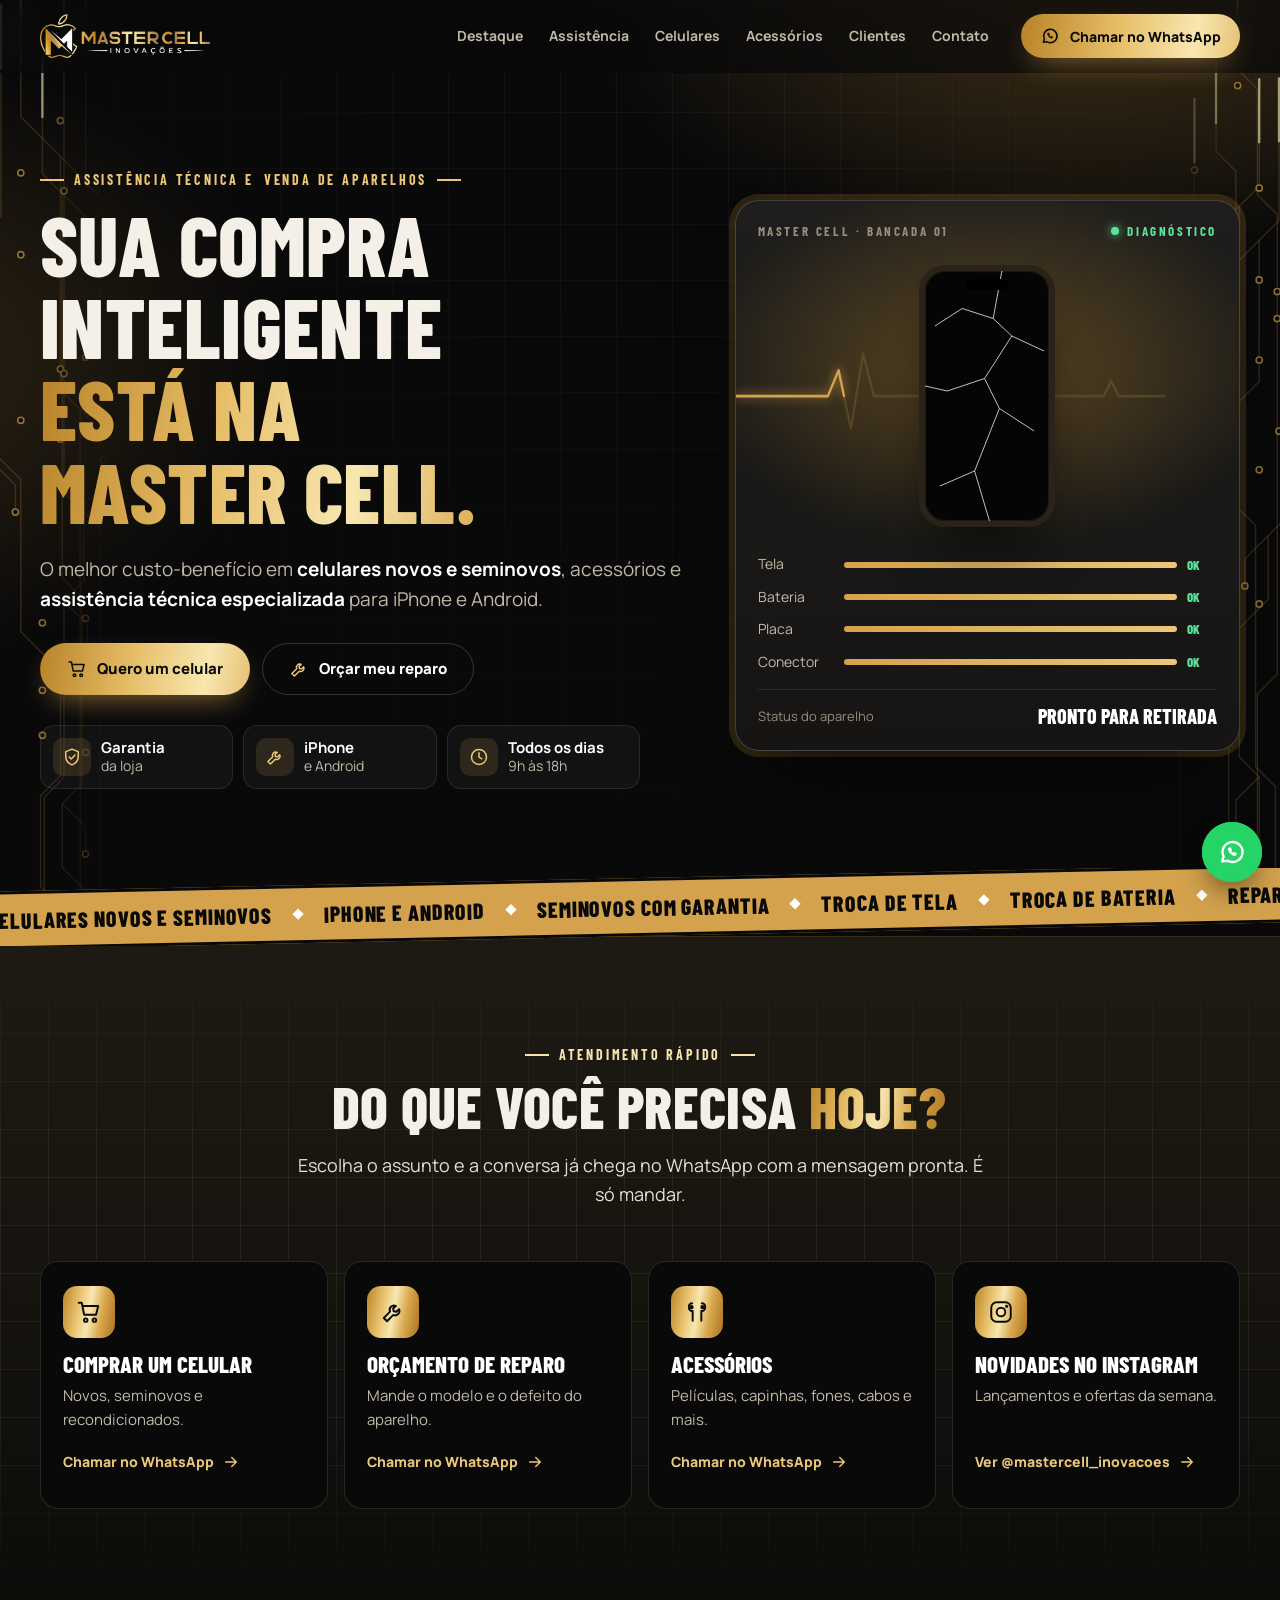
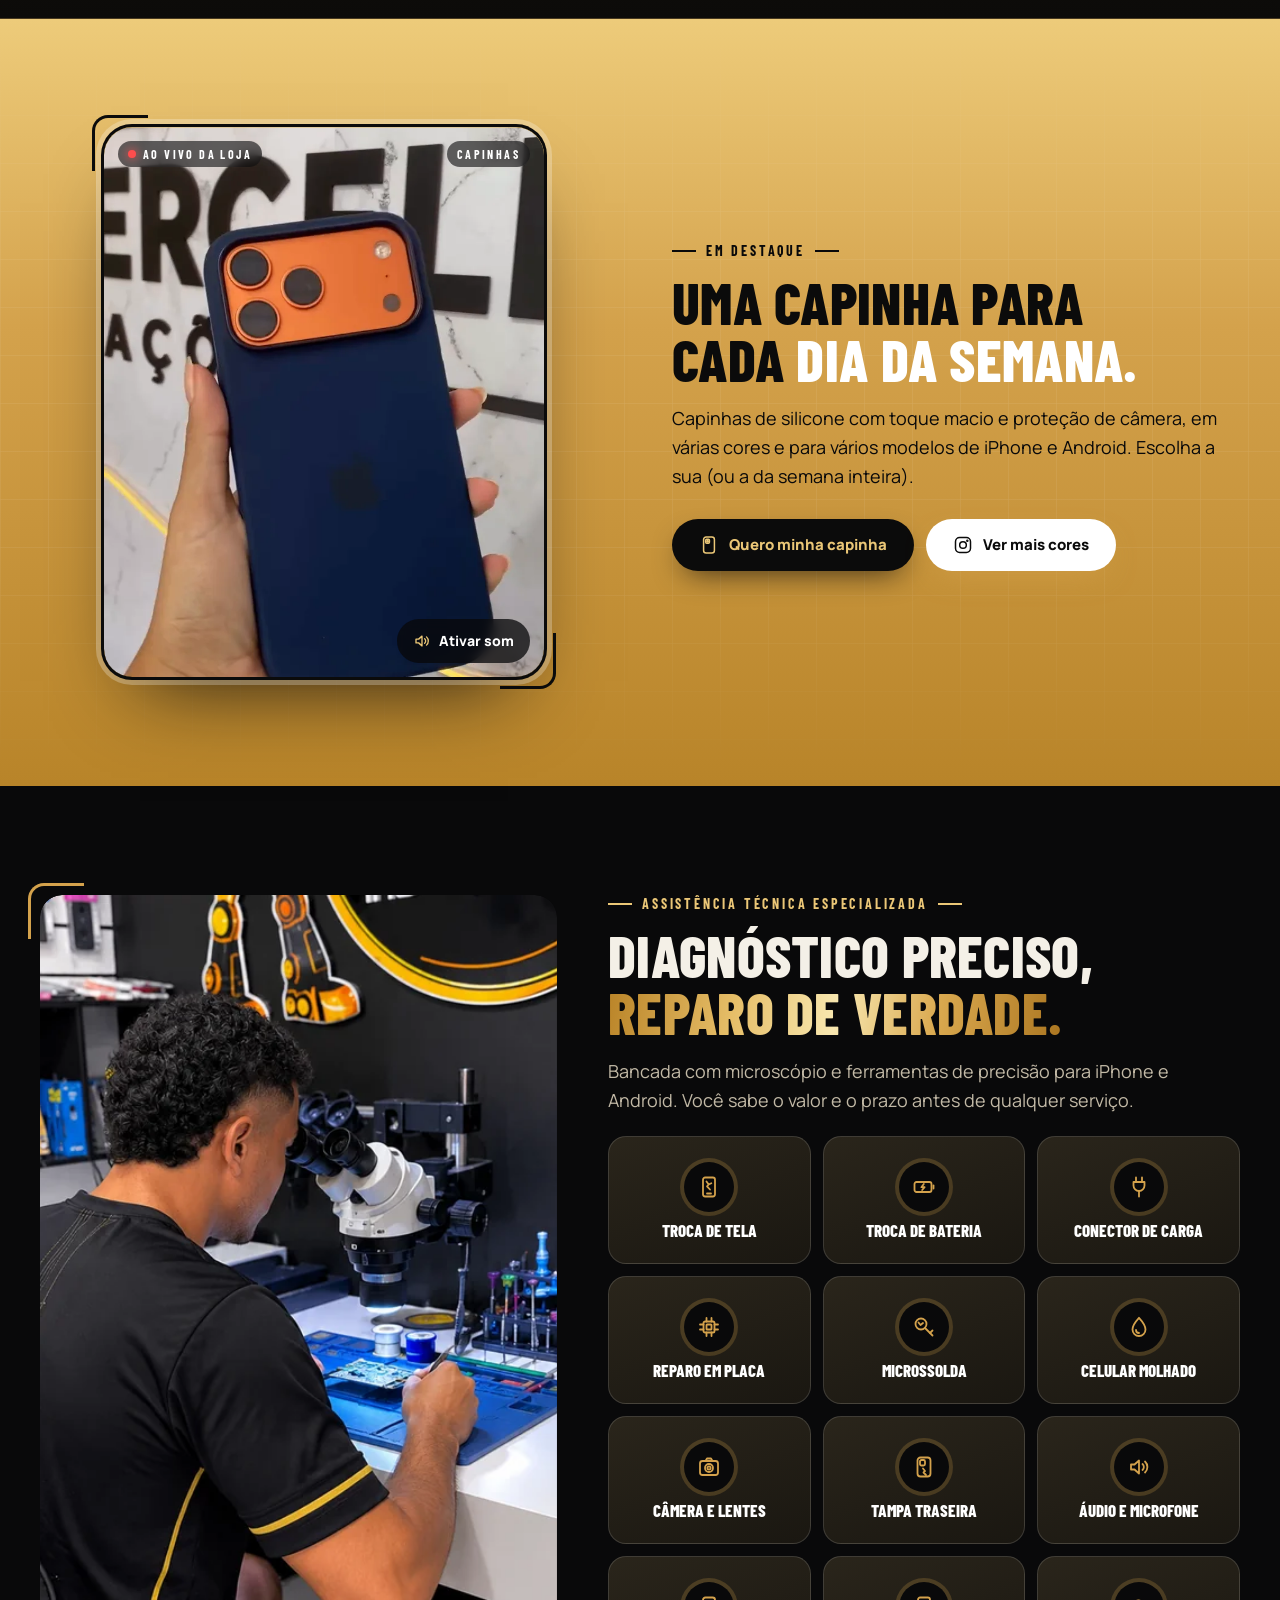
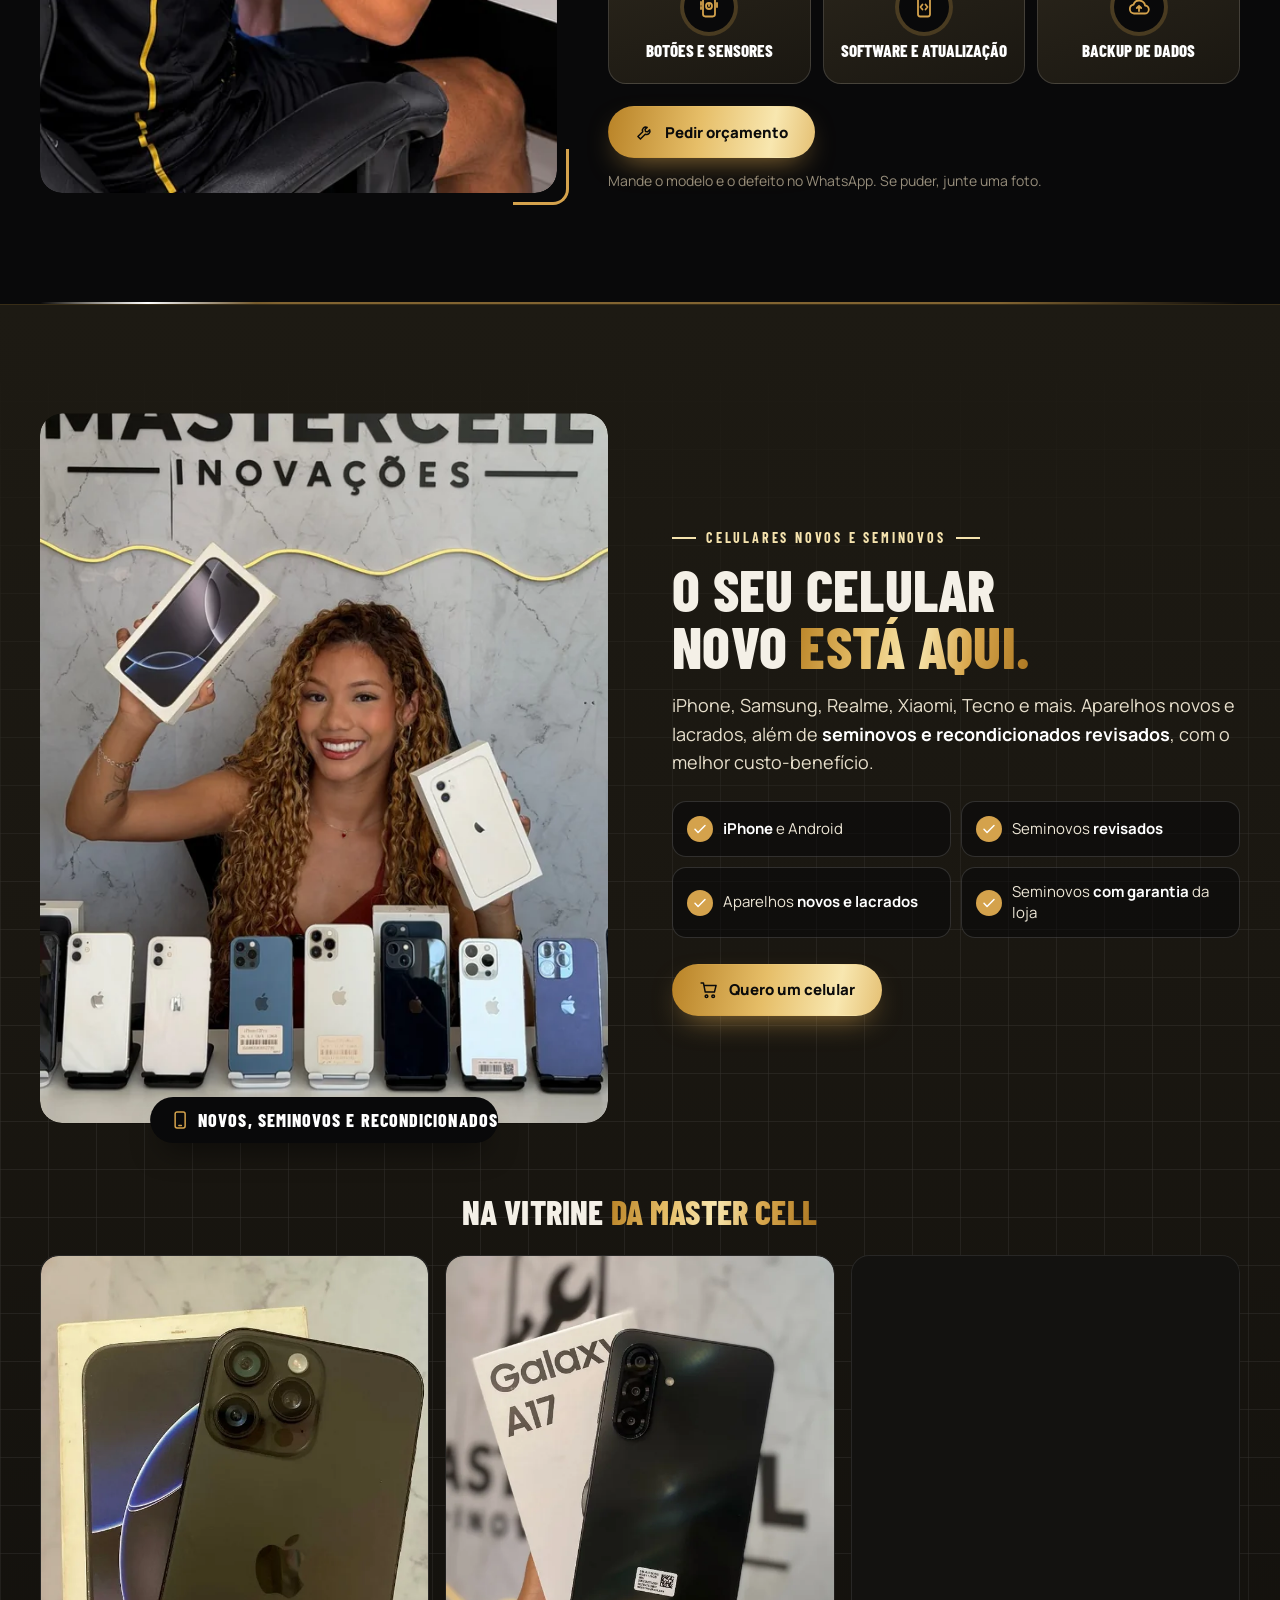
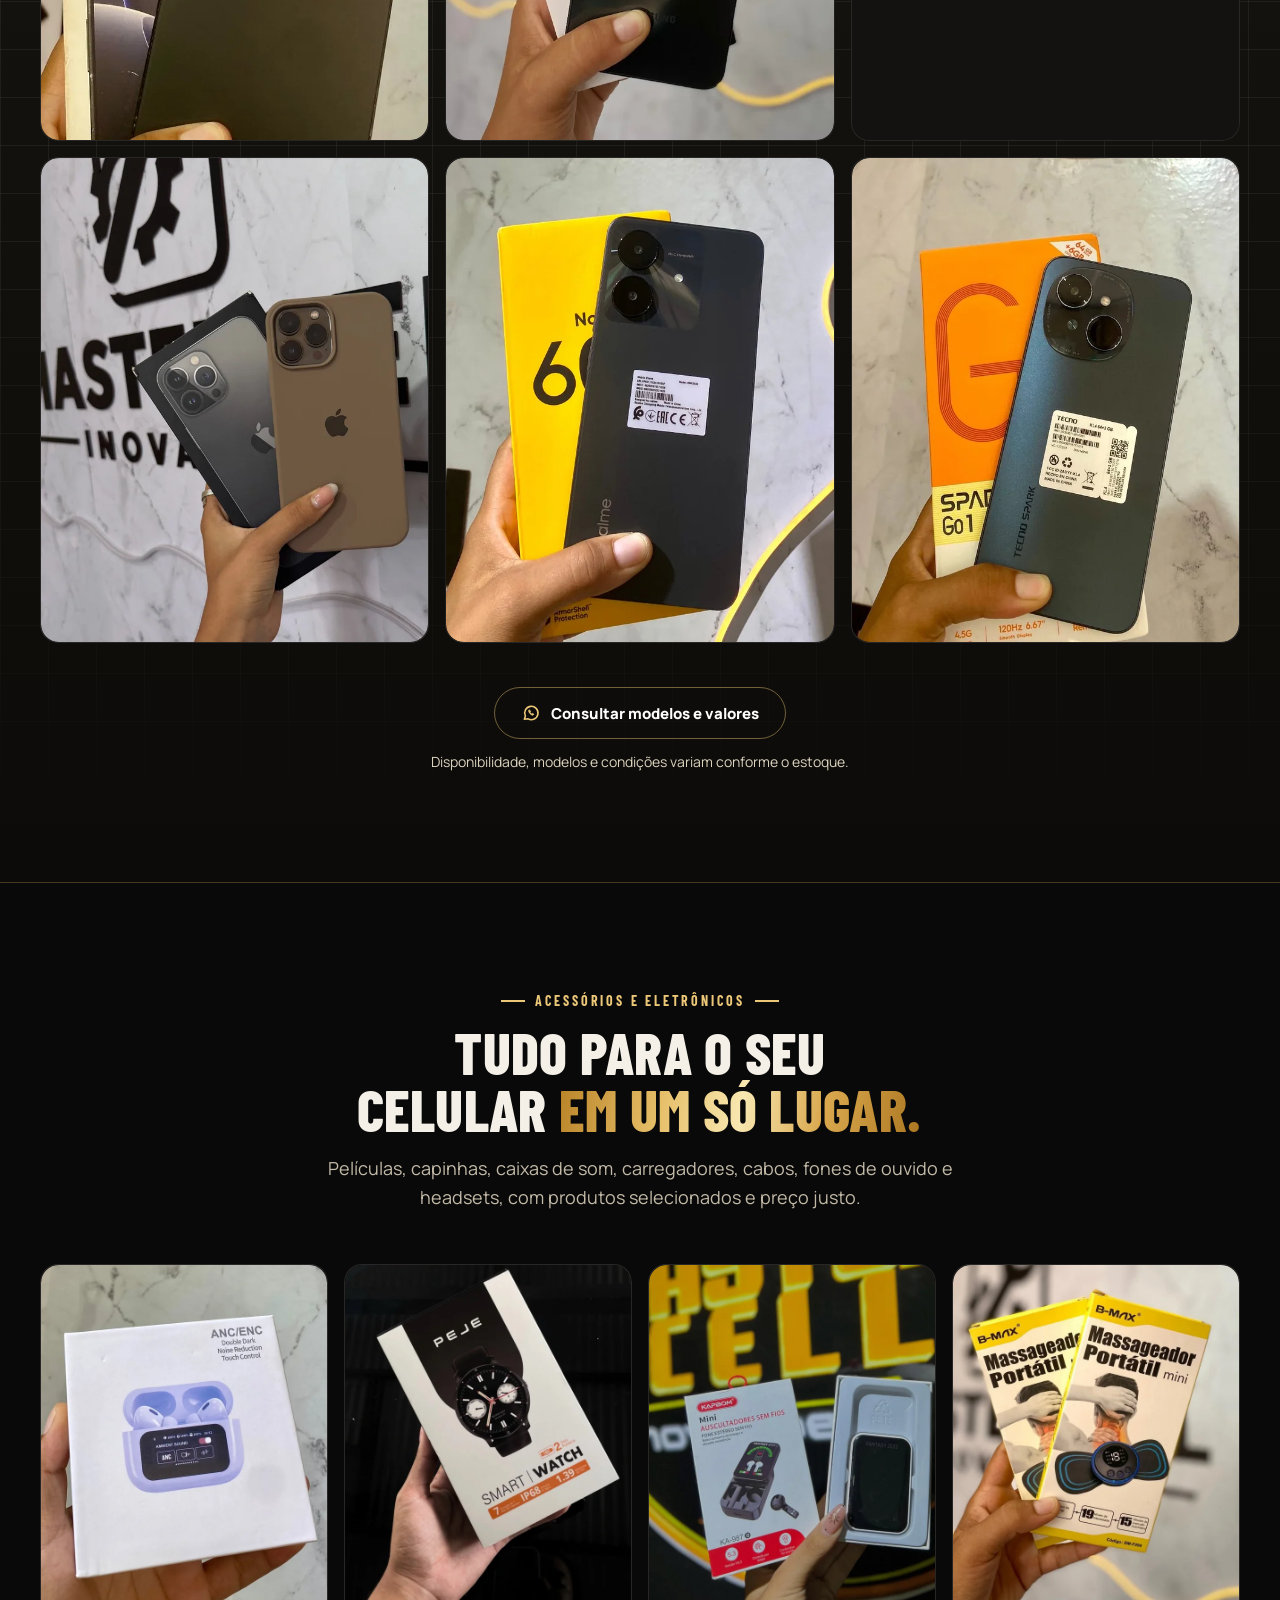
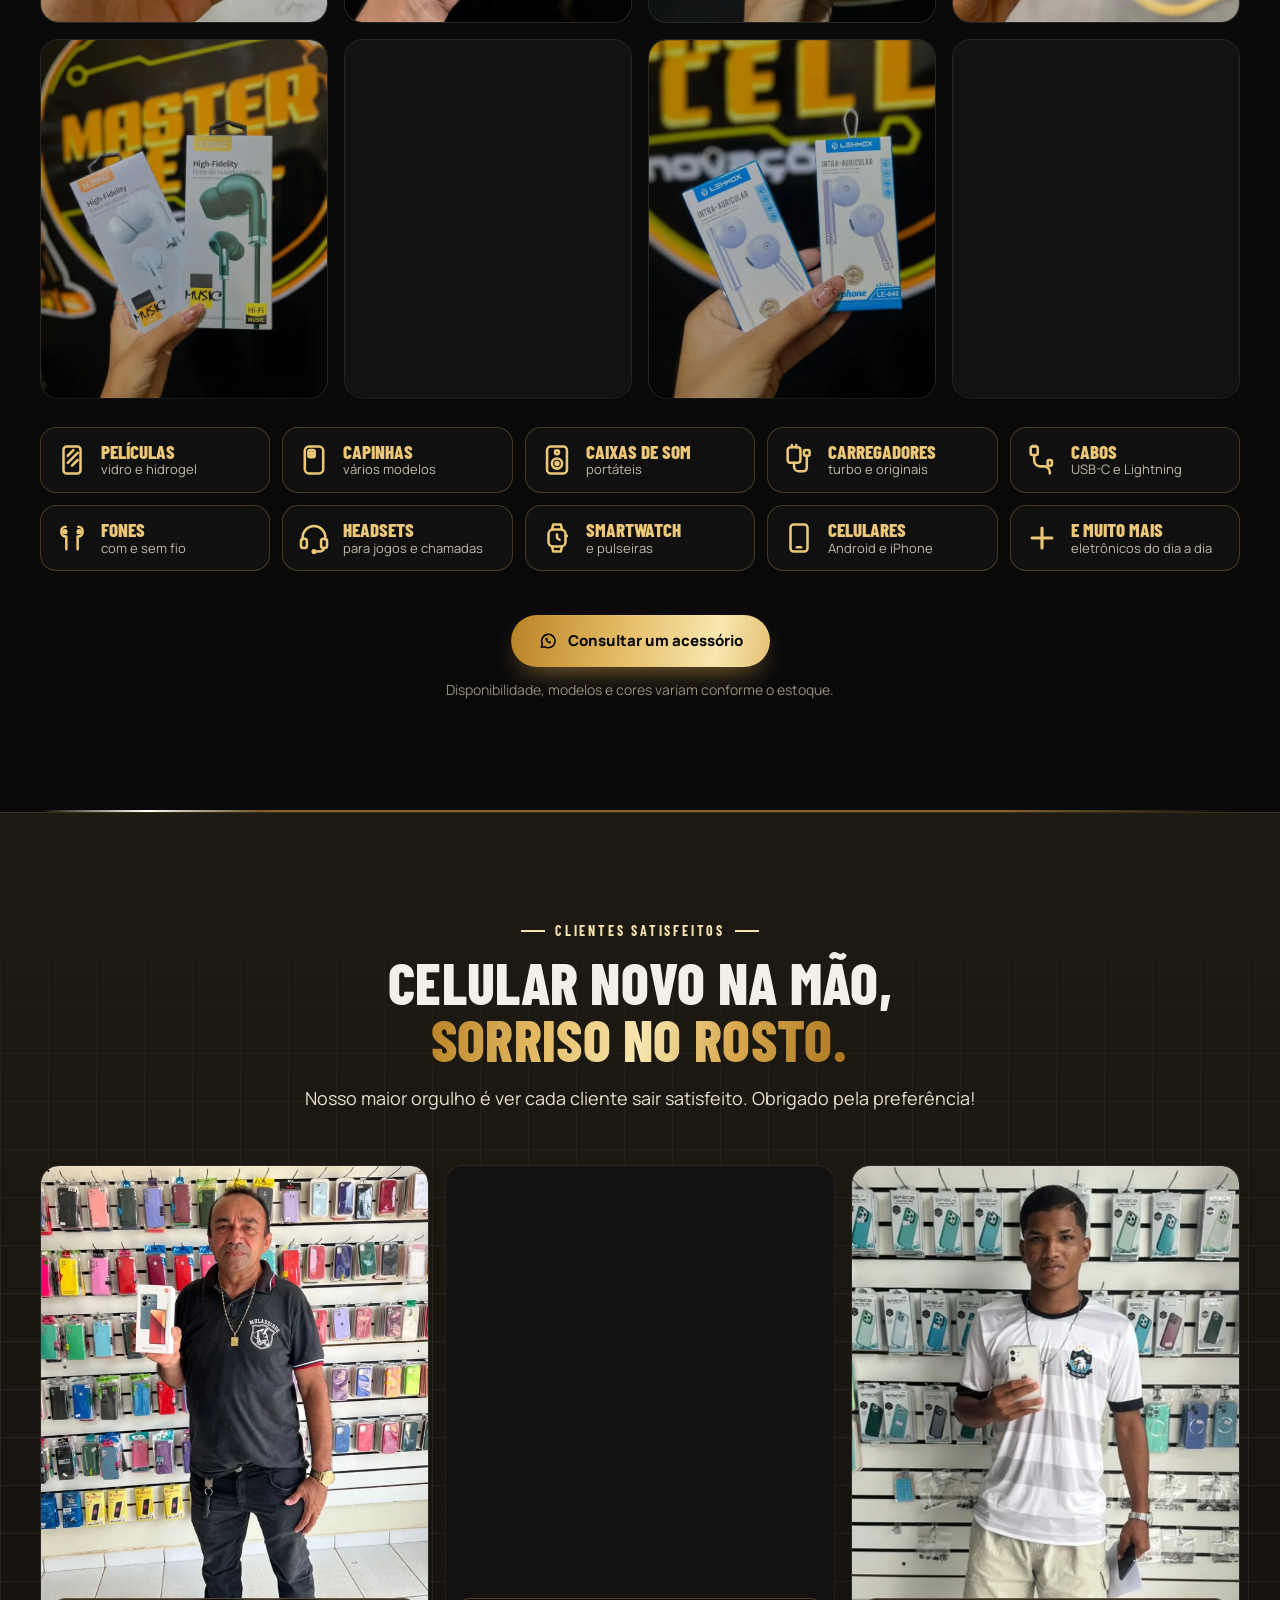
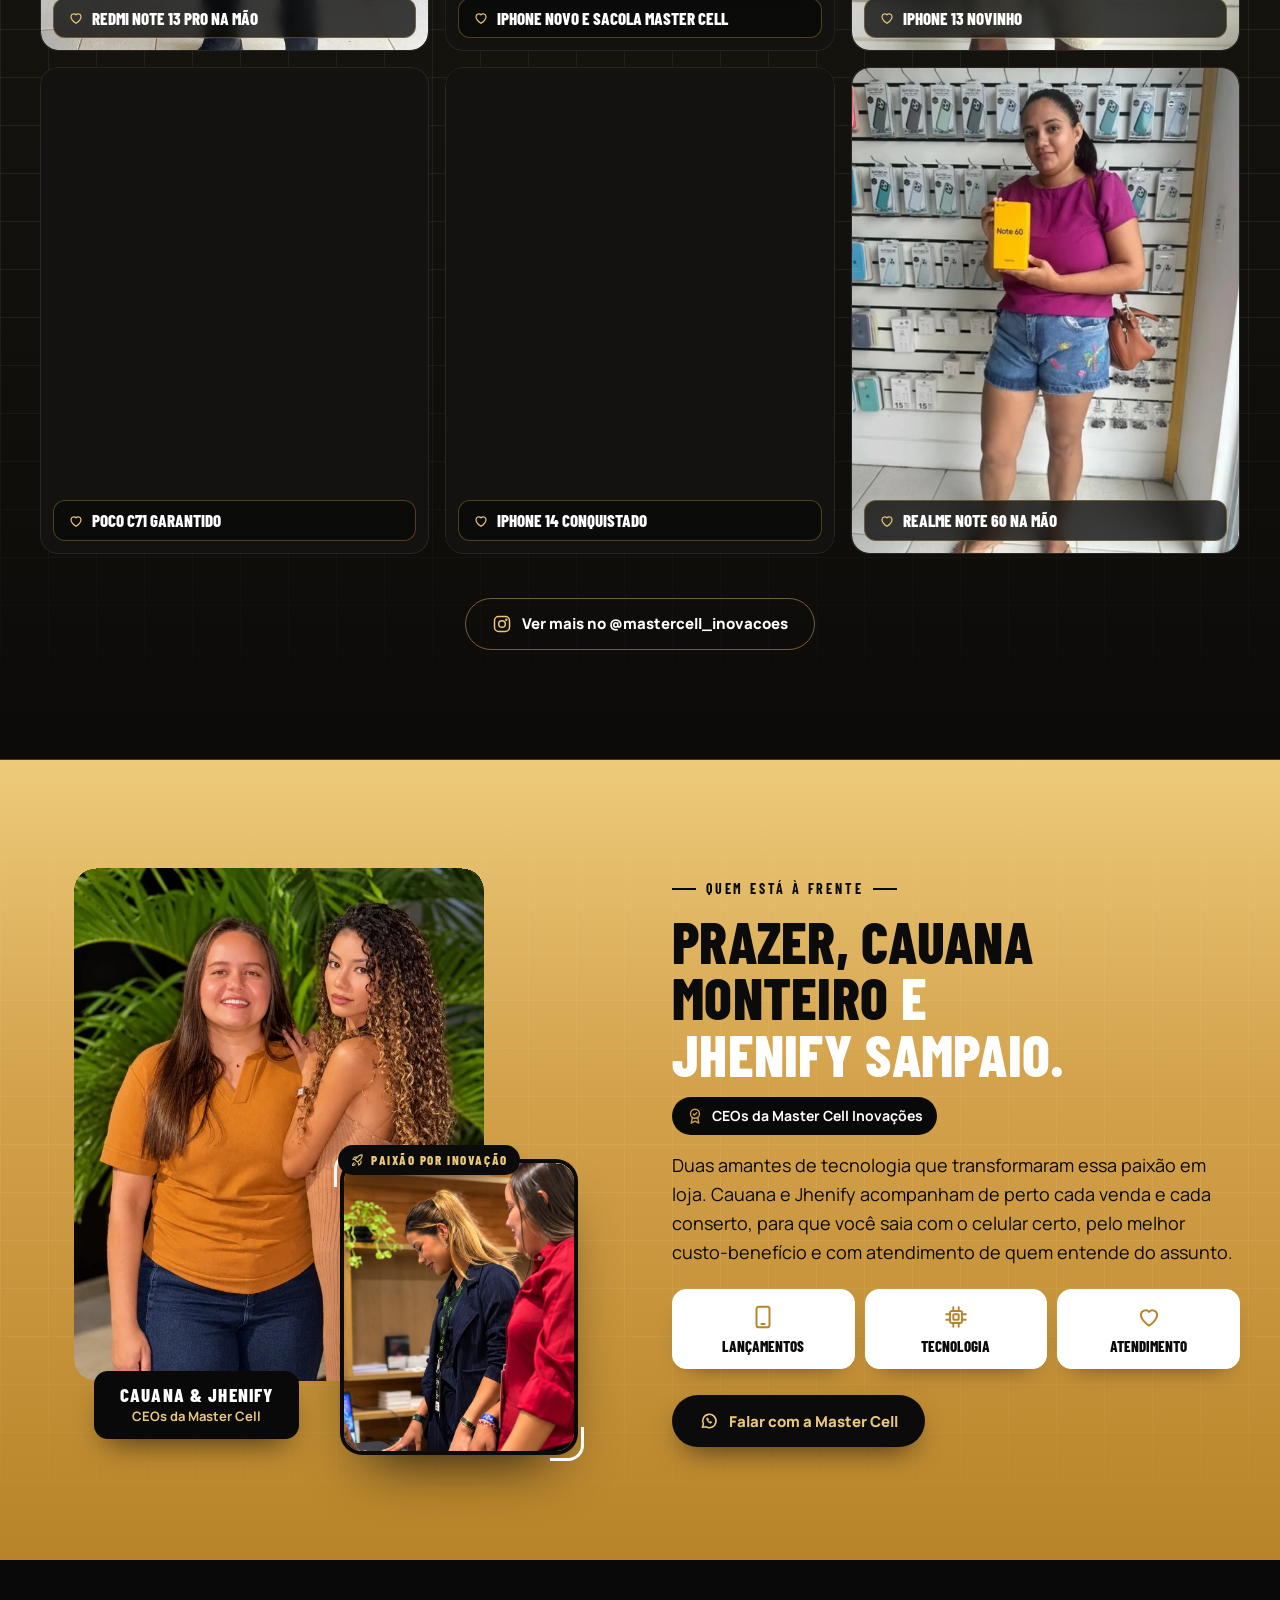
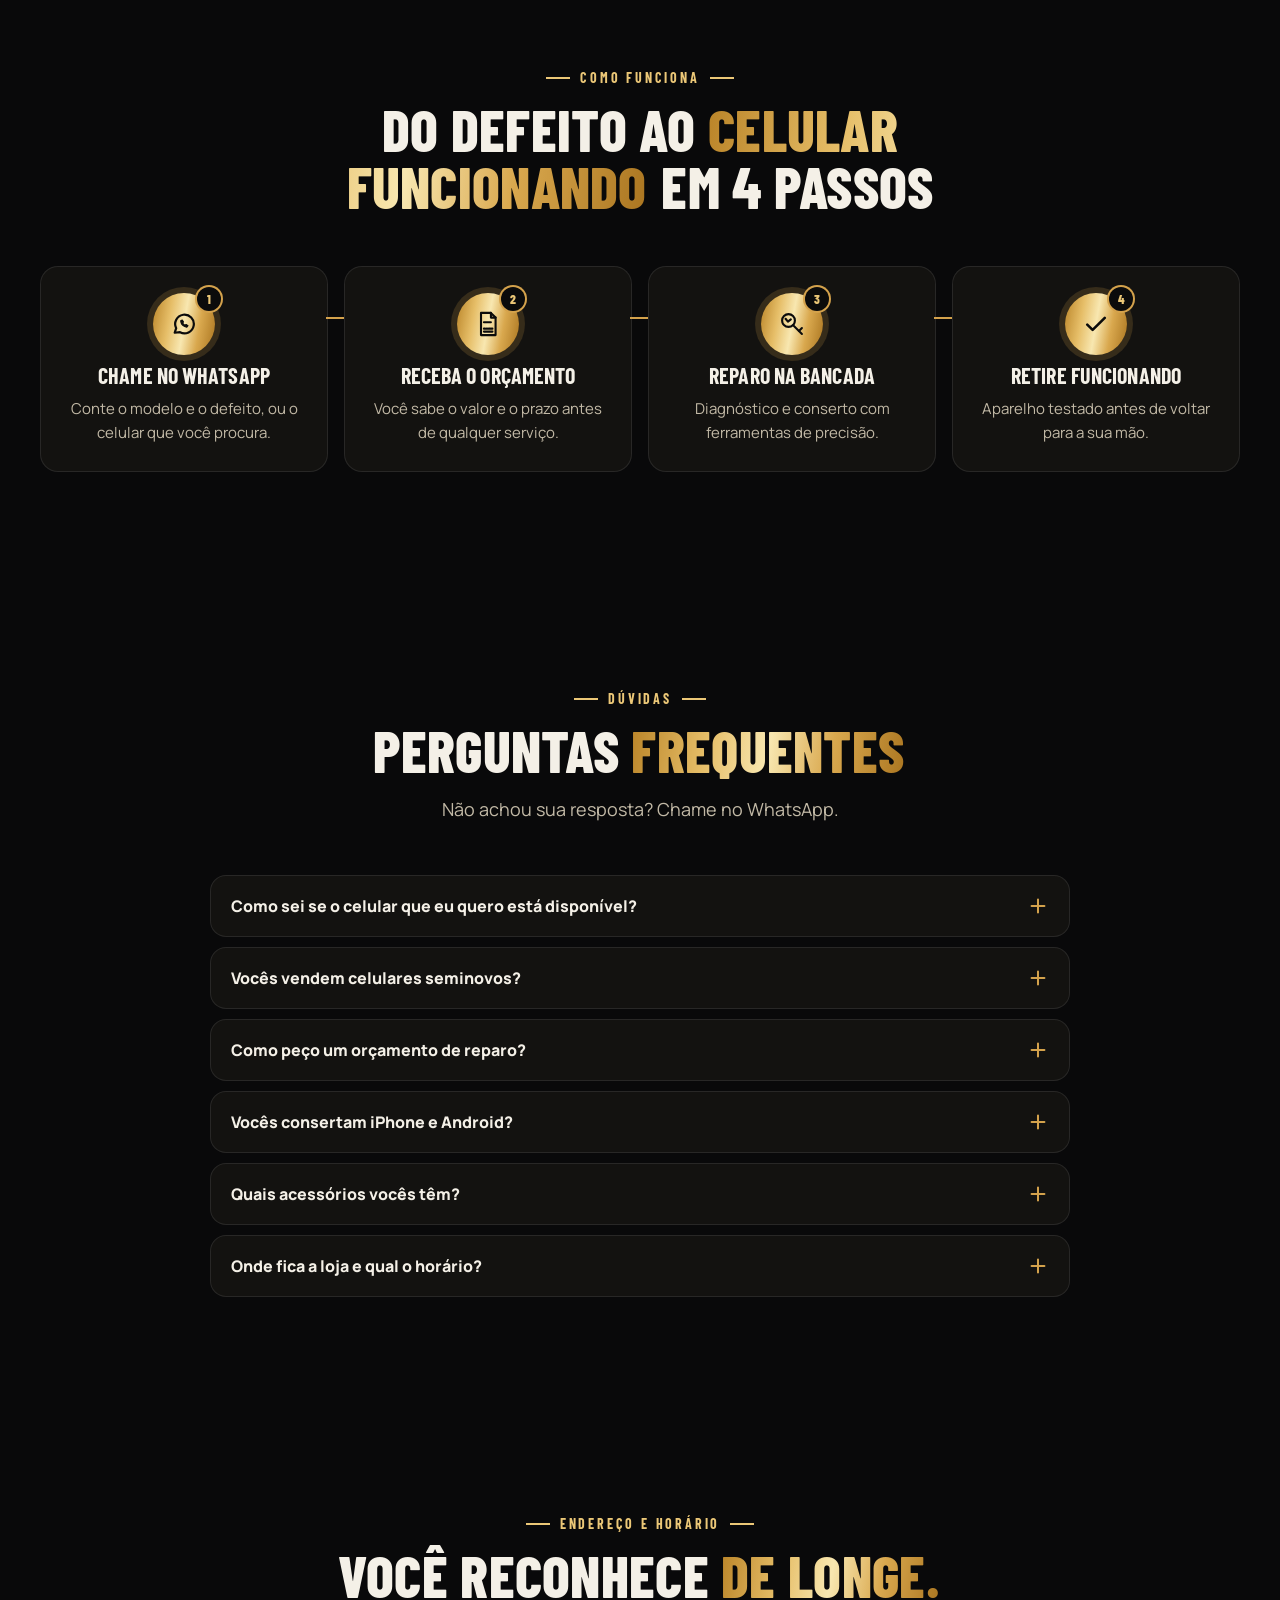
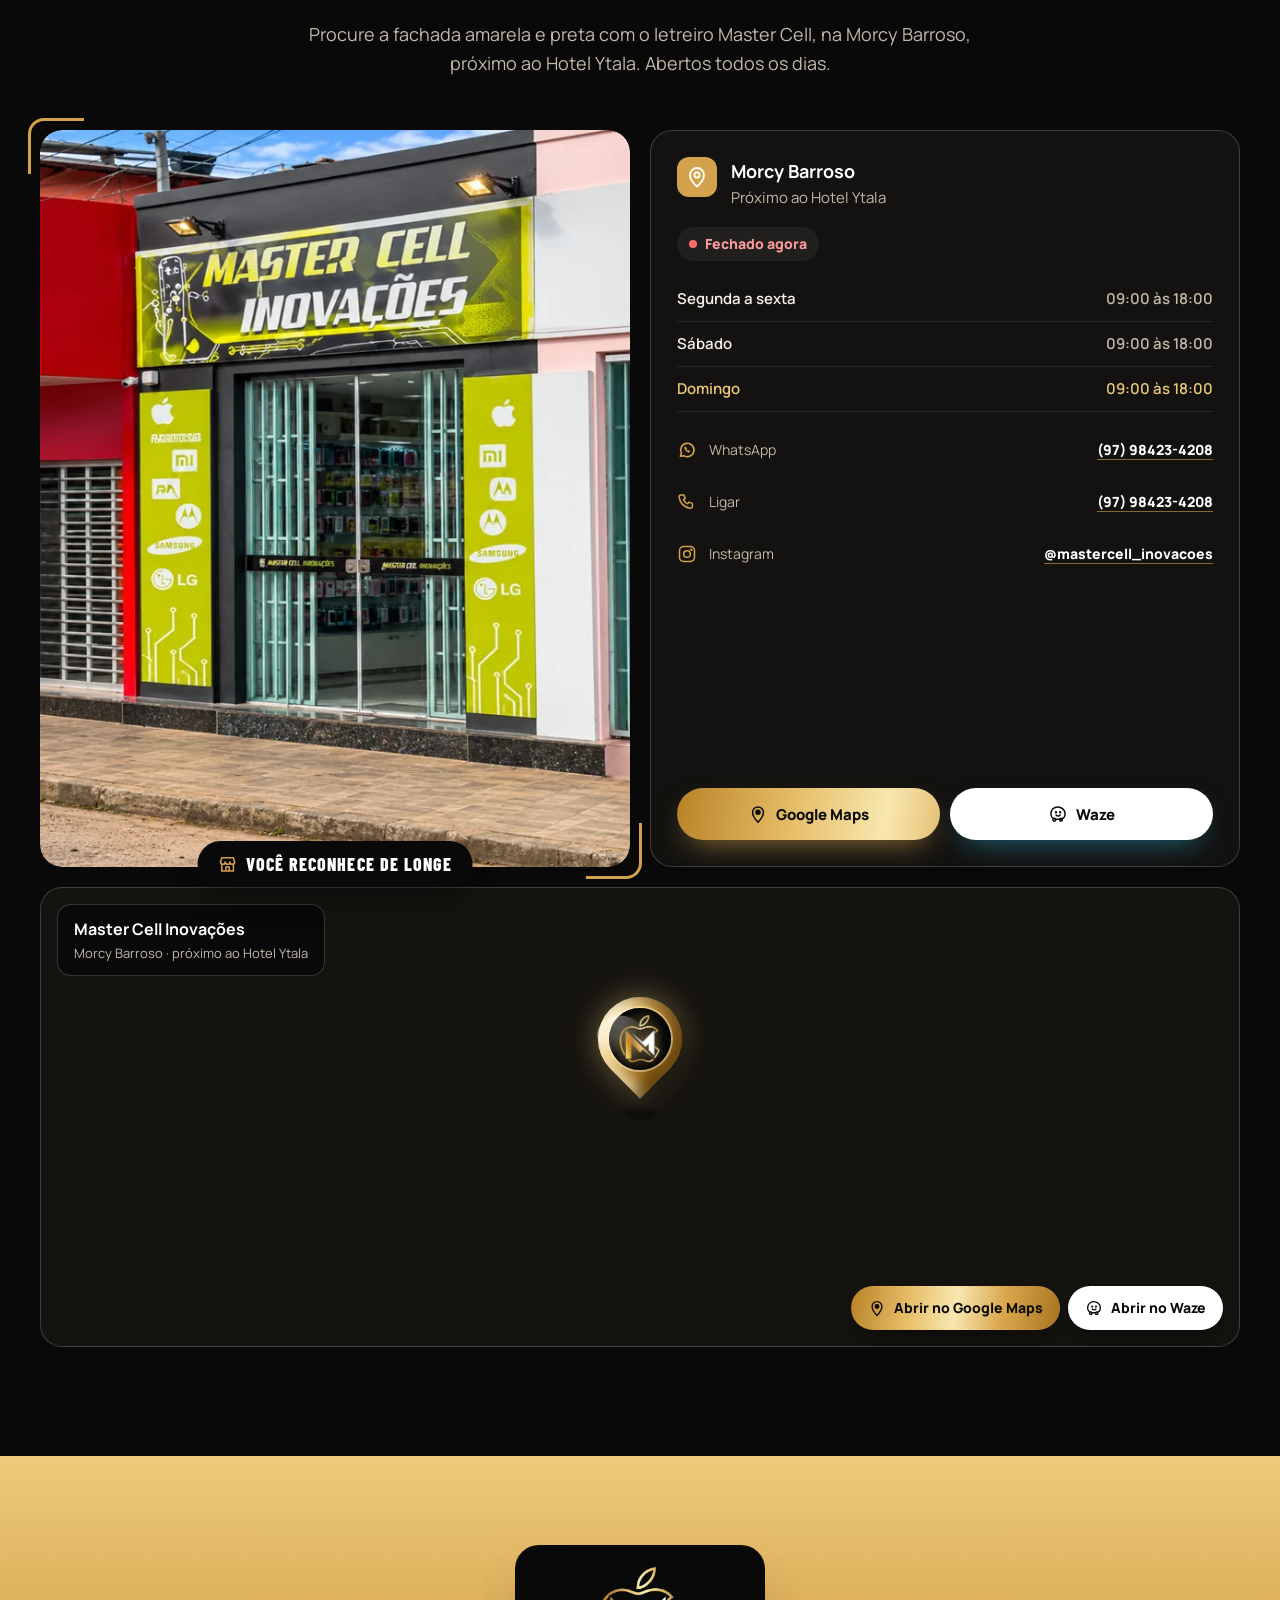
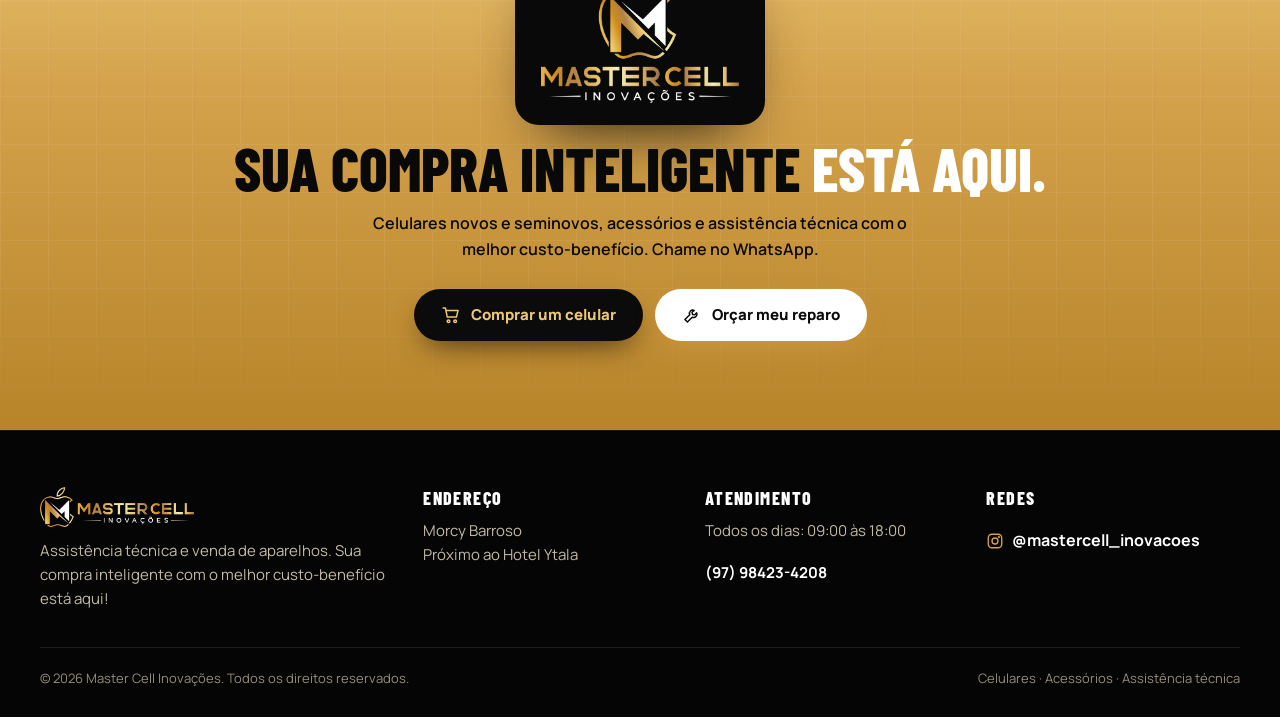
==== commit d405e8fa: "Remove o texto da intro Co-Authored-By: Claude Opus 5.5 <noreply@anthropic.com> Claude-Session: http" ====
--- a/index.html
+++ b/index.html
@@ -133,7 +133,6 @@
 <div class="intro" id="intro" aria-hidden="true">
   <img class="intro__logo" src="assets/img/iso.webp" alt="" width="320" height="377">
   <svg class="intro__ecg" viewBox="0 0 300 60" preserveAspectRatio="none"><path d="M0 30h90l10-18 12 36 12-44 10 26h40l8-10 8 10h110"/></svg>
-  <p class="intro__txt">Iniciando sistema</p>
 </div>
 <div class="bg" aria-hidden="true"></div>
 <div class="traces traces--l" aria-hidden="true"><svg viewBox="0 0 200 1000" preserveAspectRatio="xMidYMin slice" aria-hidden="true"><g><path class="tr" d="M8 141 L34 167 L34 197"/><path class="tr" d="M8 391 L34 417 L34 447"/><path class="tr" d="M30 513 L56 539 L56 569"/><path class="tr" d="M18 42 L18 131 L8 141 L8 257 L8 391 L8 391 L8 491 L30 513 L30 611 L30 755 L30 898 L30 974 L30 1049"/><path class="tr-flow" style="animation-delay:-5.1s;animation-duration:8.2s" d="M18 42 L18 131 L8 141 L8 257 L8 391 L8 391 L8 491 L30 513 L30 611 L30 755 L30 898 L30 974 L30 1049"/><path class="tr" d="M40 6 L40 89 L40 240 L18 262 L18 340 L18 489 L62 533 L62 702 L106 746 L106 862 L84 884 L84 985 L106 1007 L106 1120"/><path class="tr-flow" style="animation-delay:-4.9s;animation-duration:8.0s" d="M40 6 L40 89 L40 240 L18 262 L18 340 L18 489 L62 533 L62 702 L106 746 L106 862 L84 884 L84 985 L106 1007 L106 1120"/><path class="tr" d="M106 174 L154 222 L154 252"/><path class="tr" d="M128 455 L154 481 L154 511"/><path class="tr" d="M150 581 L198 629 L198 659"/><path class="tr" d="M150 1151 L176 1177 L176 1207"/><path class="tr" d="M62 -2 L62 130 L106 174 L106 287 L106 433 L128 455 L128 559 L150 581 L150 733 L150 890 L150 996 L150 1151 L150 1151"/><path class="tr-flow" style="animation-delay:-1.4s;animation-duration:7.1s" d="M62 -2 L62 130 L106 174 L106 287 L106 433 L128 455 L128 559 L150 581 L150 733 L150 890 L150 996 L150 1151 L150 1151"/><path class="tr" d="M108 215 L156 263 L156 293"/><path class="tr" d="M108 893 L134 919 L134 949"/><path class="tr" d="M150 1006 L198 1054 L198 1084"/><path class="tr" d="M150 1076 L198 1124 L198 1154"/><path class="tr" d="M86 60 L86 193 L108 215 L108 302 L108 482 L108 642 L130 664 L130 782 L130 871 L108 893 L108 964 L150 1006 L150 1076 L150 1076"/><path class="tr-flow" style="animation-delay:-2.1s;animation-duration:5.1s" d="M86 60 L86 193 L108 215 L108 302 L108 482 L108 642 L130 664 L130 782 L130 871 L108 893 L108 964 L150 1006 L150 1076 L150 1076"/><path class="tr" d="M132 569 L180 617 L180 647"/><path class="tr" d="M110 668 L136 694 L136 724"/><path class="tr" d="M110 -27 L110 101 L110 270 L110 427 L110 547 L132 569 L132 646 L110 668 L110 781 L110 864 L88 886 L88 1002 L88 1081"/><path class="tr-flow" style="animation-delay:-0.2s;animation-duration:6.1s" d="M110 -27 L110 101 L110 270 L110 427 L110 547 L132 569 L132 646 L110 668 L110 781 L110 864 L88 886 L88 1002 L88 1081"/><path class="tr" d="M150 220 L176 246 L176 276"/><path class="tr" d="M128 565 L176 613 L176 643"/><path class="tr" d="M134 -9 L134 75 L134 204 L150 220 L150 385 L150 385 L150 543 L128 565 L128 653 L128 726 L128 834 L128 1014 L150 1036 L150 1127 L128 1149"/><path class="tr-flow" style="animation-delay:-1.6s;animation-duration:7.8s" d="M134 -9 L134 75 L134 204 L150 220 L150 385 L150 385 L150 543 L128 565 L128 653 L128 726 L128 834 L128 1014 L150 1036 L150 1127 L128 1149"/><circle class="pad" cx="34" cy="197" r="3.4" style="animation-delay:-2.9s"/><circle class="pad" cx="34" cy="447" r="3.4" style="animation-delay:-1.3s"/><circle class="pad" cx="56" cy="569" r="3.4" style="animation-delay:-2.8s"/><circle class="pad" cx="30" cy="489" r="3.4" style="animation-delay:-3.0s"/><circle class="pad" cx="30" cy="180" r="3.4" style="animation-delay:-2.9s"/><circle class="pad" cx="18" cy="633" r="3.4" style="animation-delay:-1.1s"/><circle class="pad" cx="106" cy="134" r="3.4" style="animation-delay:-0.7s"/><circle class="pad" cx="106" cy="488" r="3.4" style="animation-delay:-0.7s"/><circle class="pad" cx="106" cy="410" r="3.4" style="animation-delay:-0.6s"/><circle class="pad" cx="154" cy="252" r="3.4" style="animation-delay:-0.6s"/><circle class="pad" cx="154" cy="511" r="3.4" style="animation-delay:-1.9s"/><circle class="pad" cx="198" cy="659" r="3.4" style="animation-delay:-2.7s"/><circle class="pad" cx="176" cy="1207" r="3.4" style="animation-delay:-2.5s"/><circle class="pad" cx="62" cy="283" r="3.4" style="animation-delay:-1.4s"/><circle class="pad" cx="62" cy="192" r="3.4" style="animation-delay:-2.0s"/><circle class="pad" cx="62" cy="467" r="3.4" style="animation-delay:-2.4s"/><circle class="pad" cx="156" cy="293" r="3.4" style="animation-delay:-0.3s"/><circle class="pad" cx="134" cy="949" r="3.4" style="animation-delay:-2.0s"/><circle class="pad" cx="198" cy="1084" r="3.4" style="animation-delay:-2.7s"/><circle class="pad" cx="198" cy="1154" r="3.4" style="animation-delay:-2.3s"/><circle class="pad" cx="86" cy="767" r="3.4" style="animation-delay:-2.3s"/><circle class="pad" cx="86" cy="692" r="3.4" style="animation-delay:-1.4s"/><circle class="pad" cx="86" cy="817" r="3.4" style="animation-delay:-0.5s"/><circle class="pad" cx="180" cy="647" r="3.4" style="animation-delay:-2.4s"/><circle class="pad" cx="136" cy="724" r="3.4" style="animation-delay:-1.0s"/><circle class="pad" cx="110" cy="212" r="3.4" style="animation-delay:-2.4s"/><circle class="pad" cx="110" cy="415" r="3.4" style="animation-delay:-2.9s"/><circle class="pad" cx="110" cy="545" r="3.4" style="animation-delay:-1.2s"/><circle class="pad" cx="176" cy="276" r="3.4" style="animation-delay:-1.2s"/><circle class="pad" cx="176" cy="643" r="3.4" style="animation-delay:-2.8s"/><circle class="pad" cx="134" cy="397" r="3.4" style="animation-delay:-2.2s"/><circle class="pad" cx="134" cy="687" r="3.4" style="animation-delay:-0.5s"/><circle class="pad" cx="134" cy="836" r="3.4" style="animation-delay:-0.4s"/></g></svg></div>
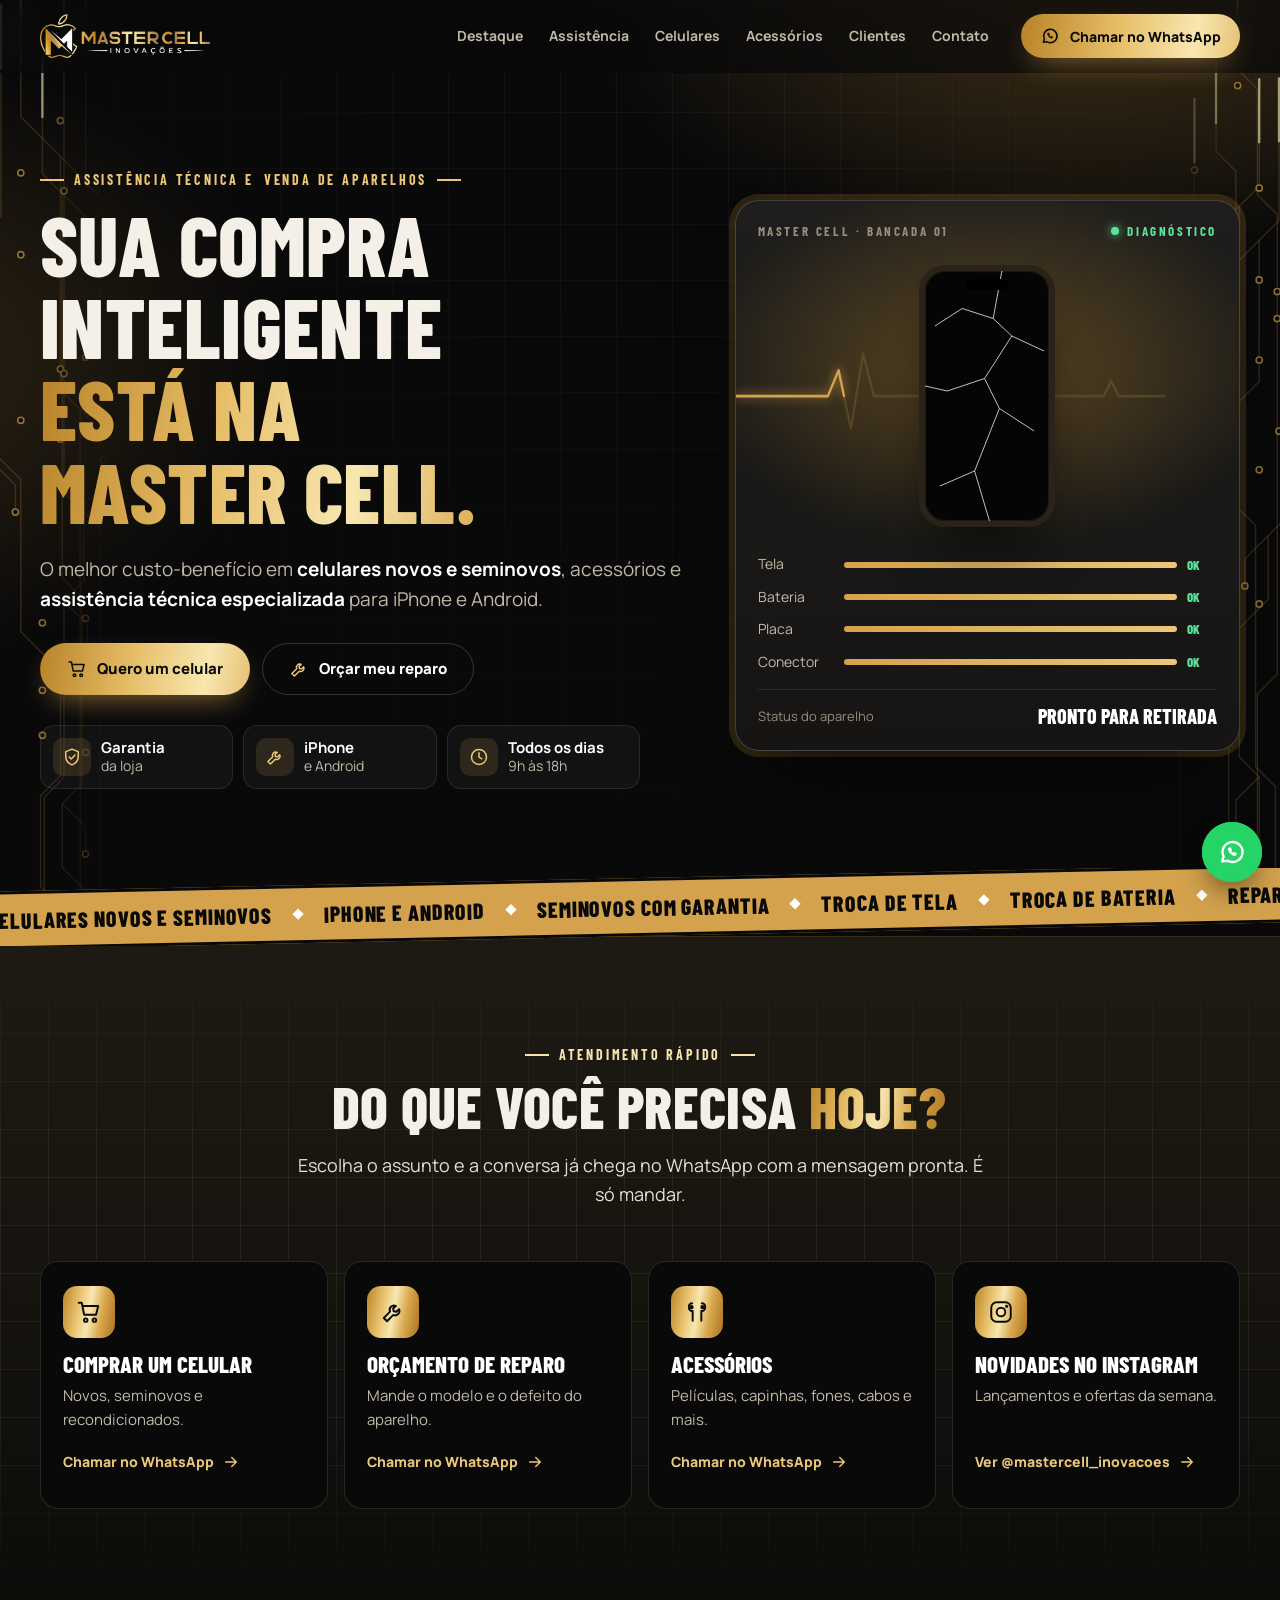
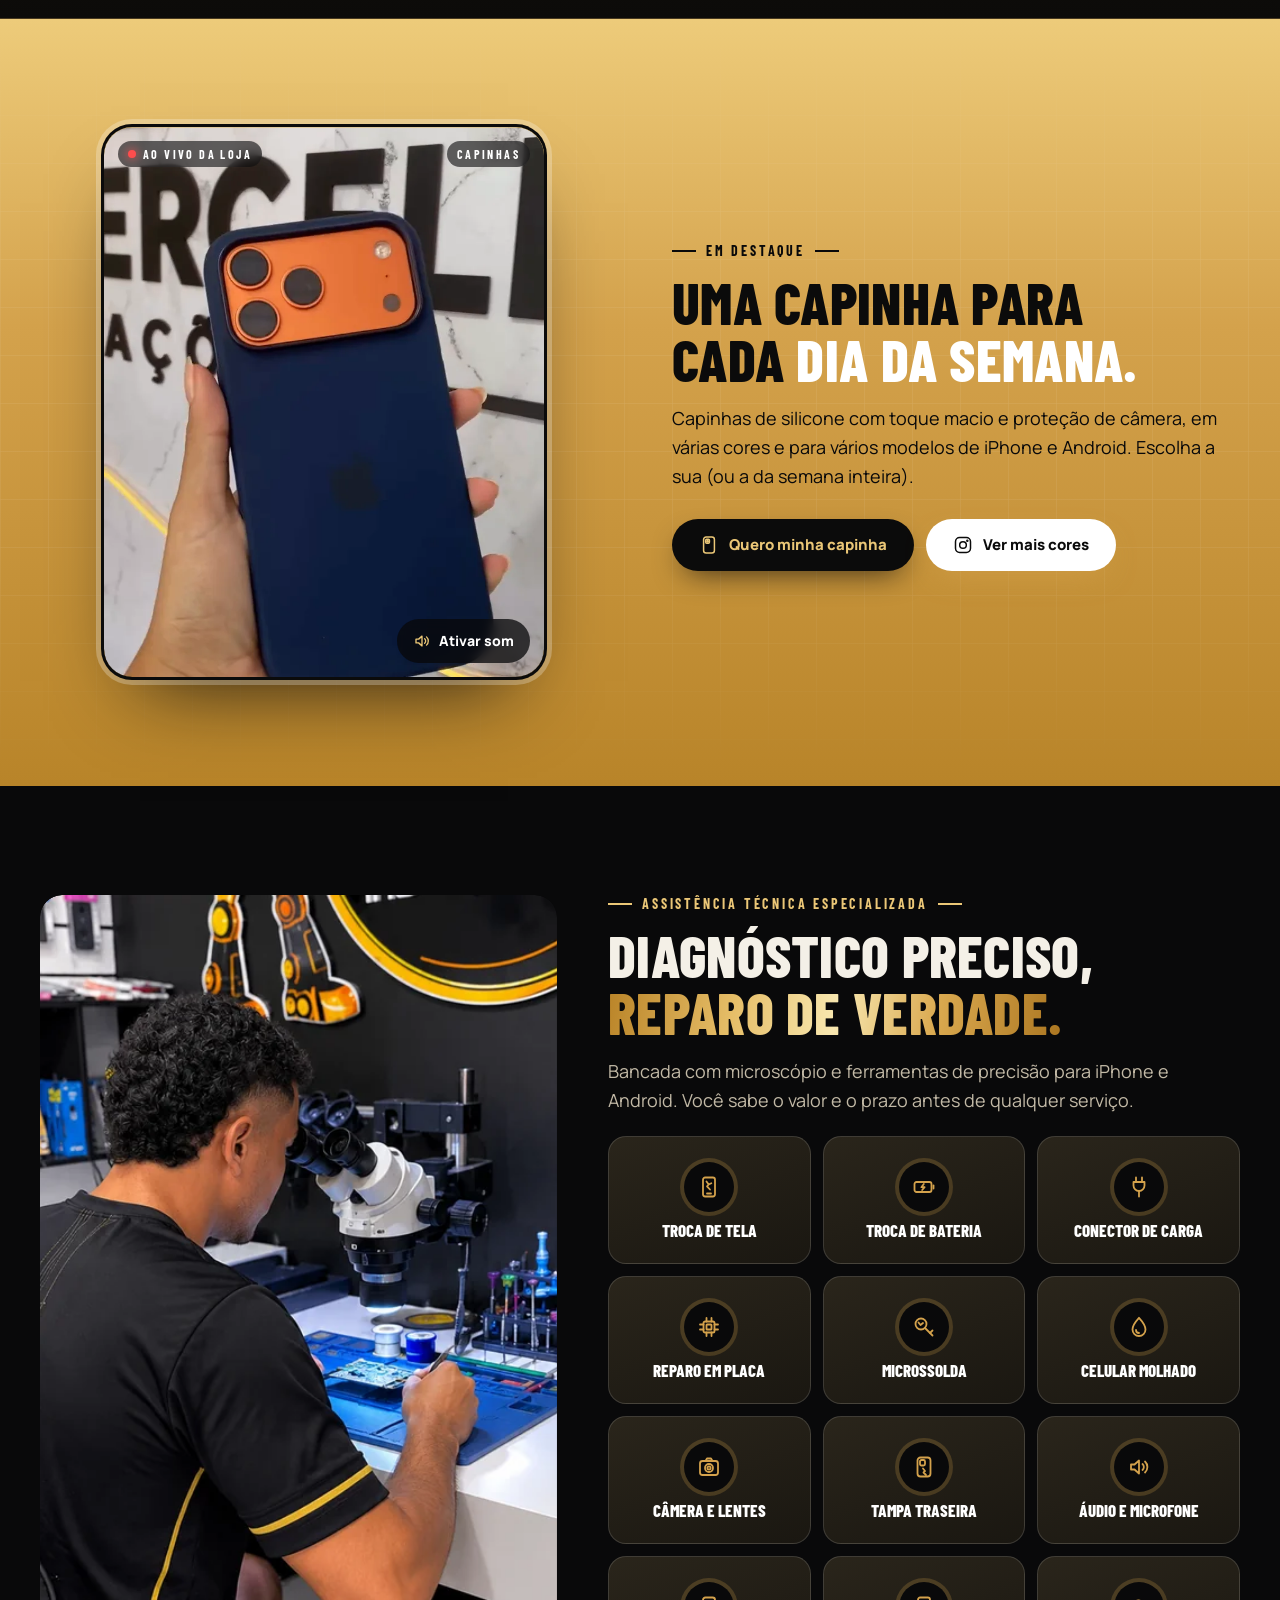
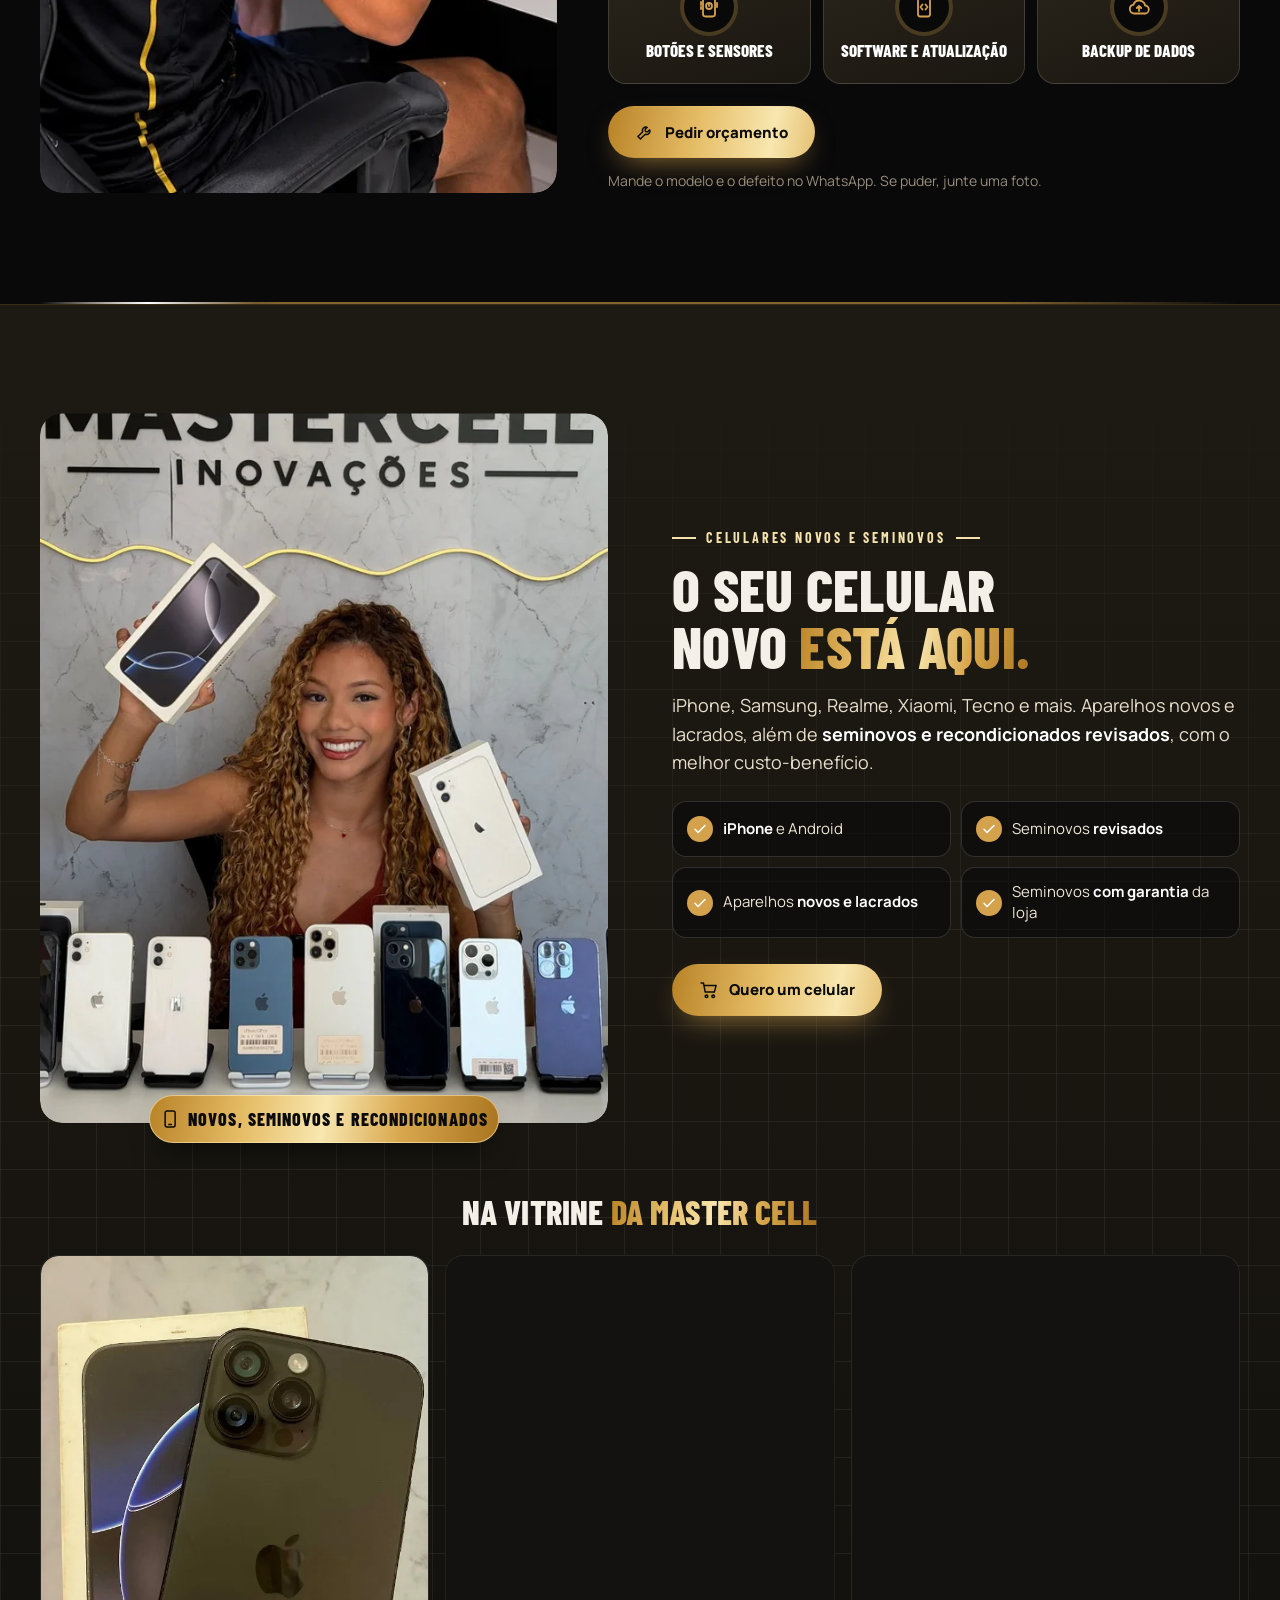
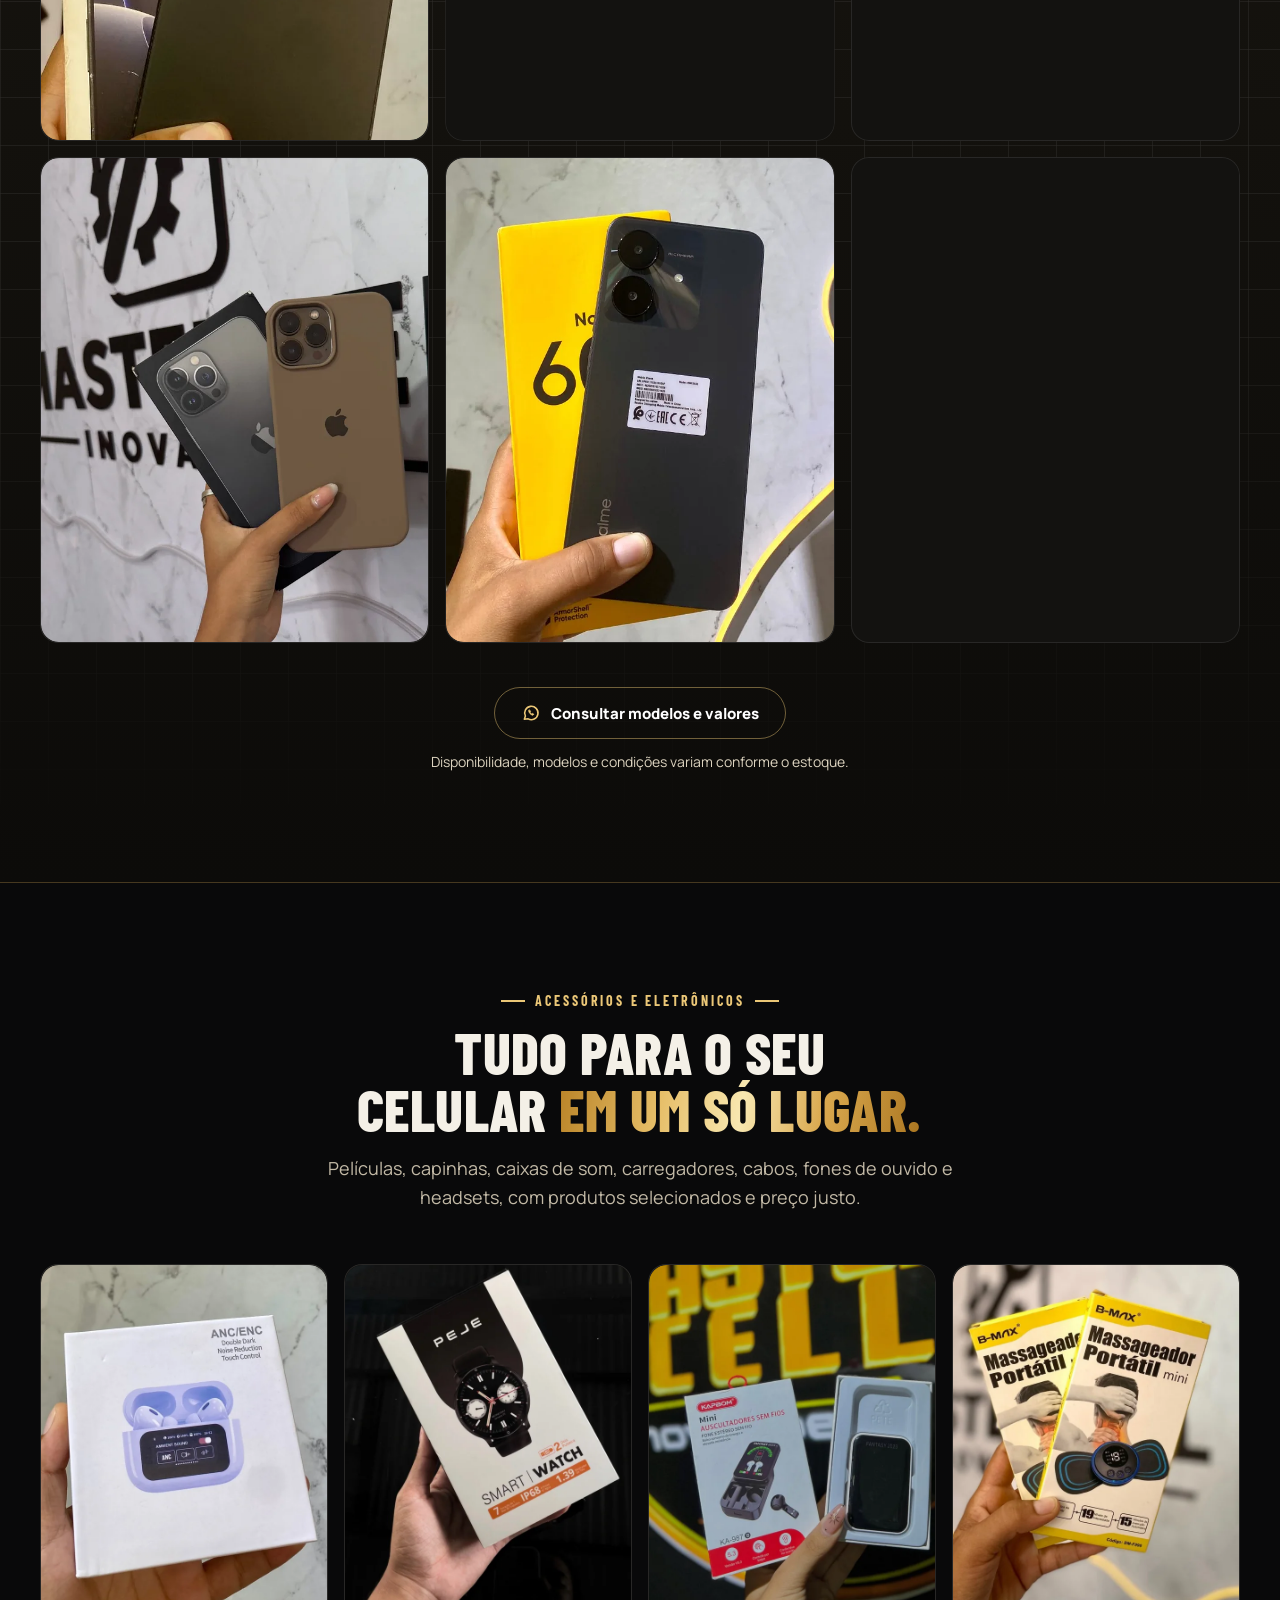
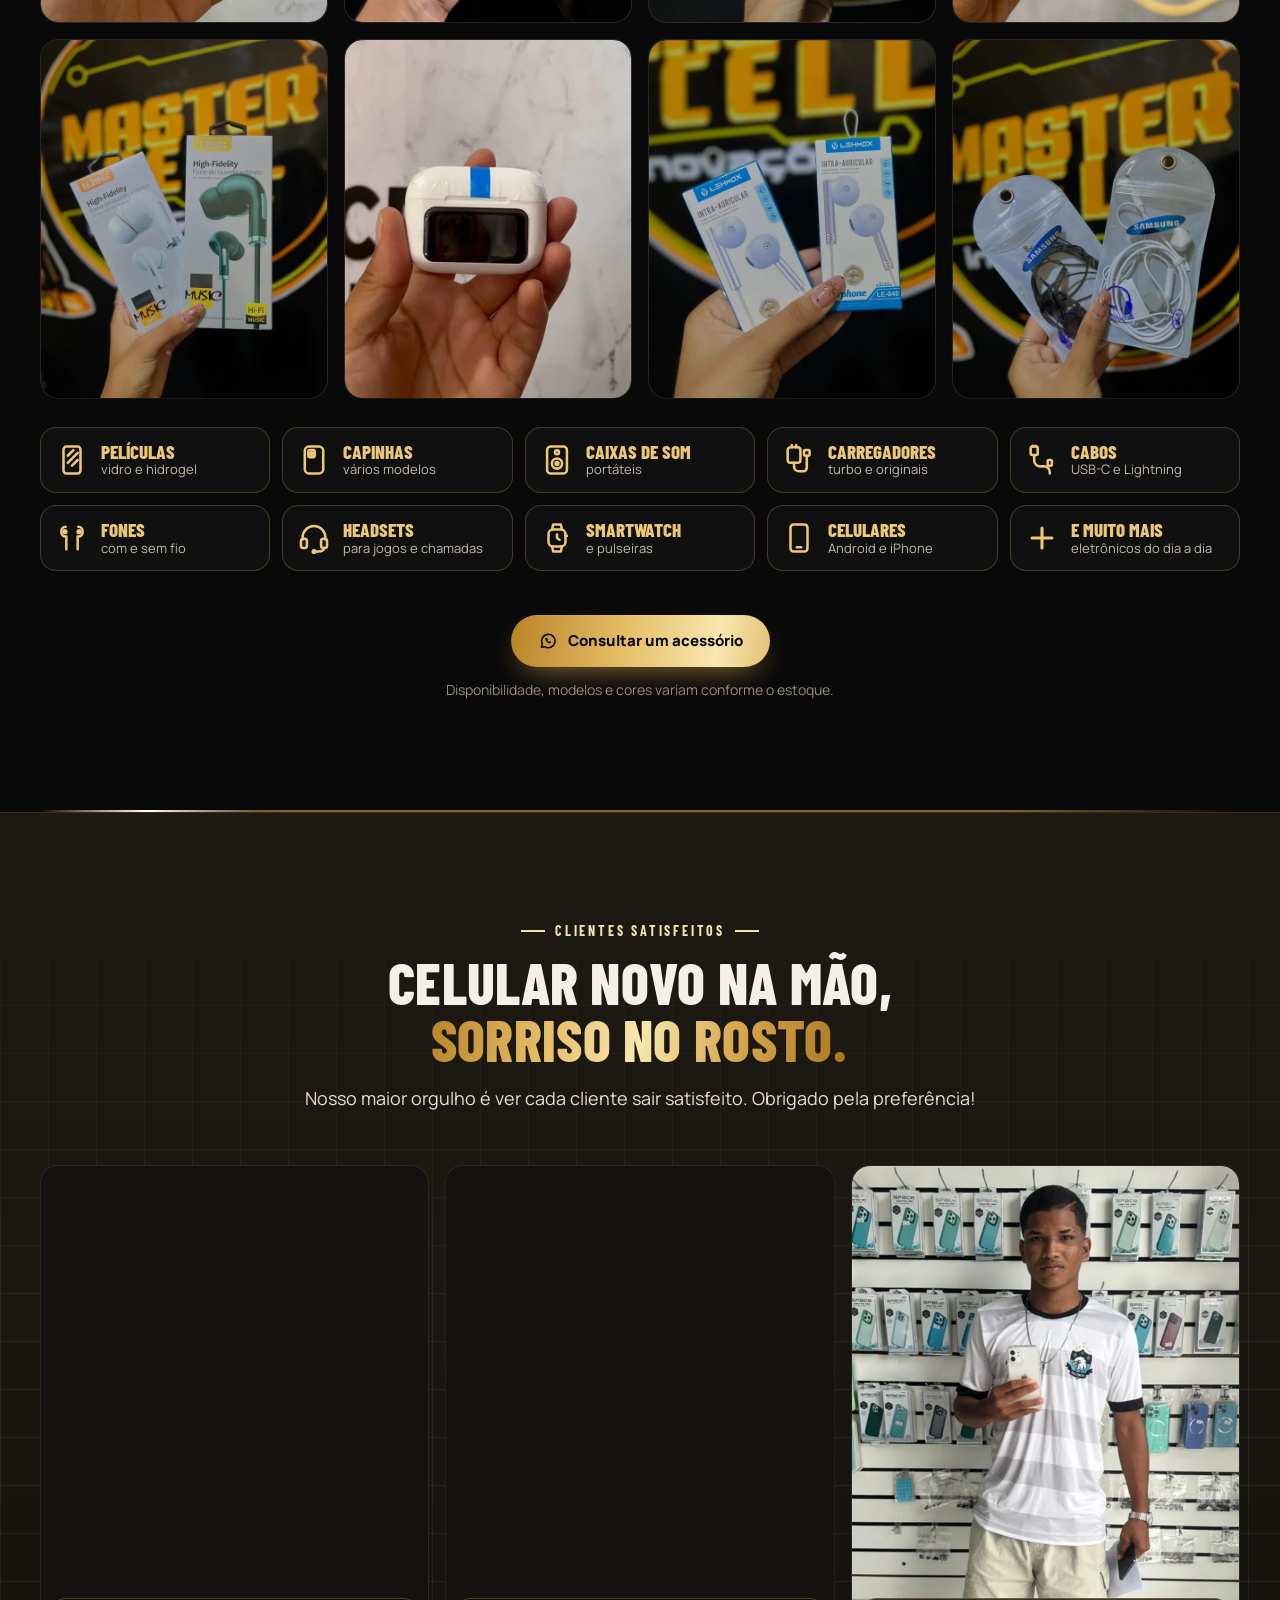
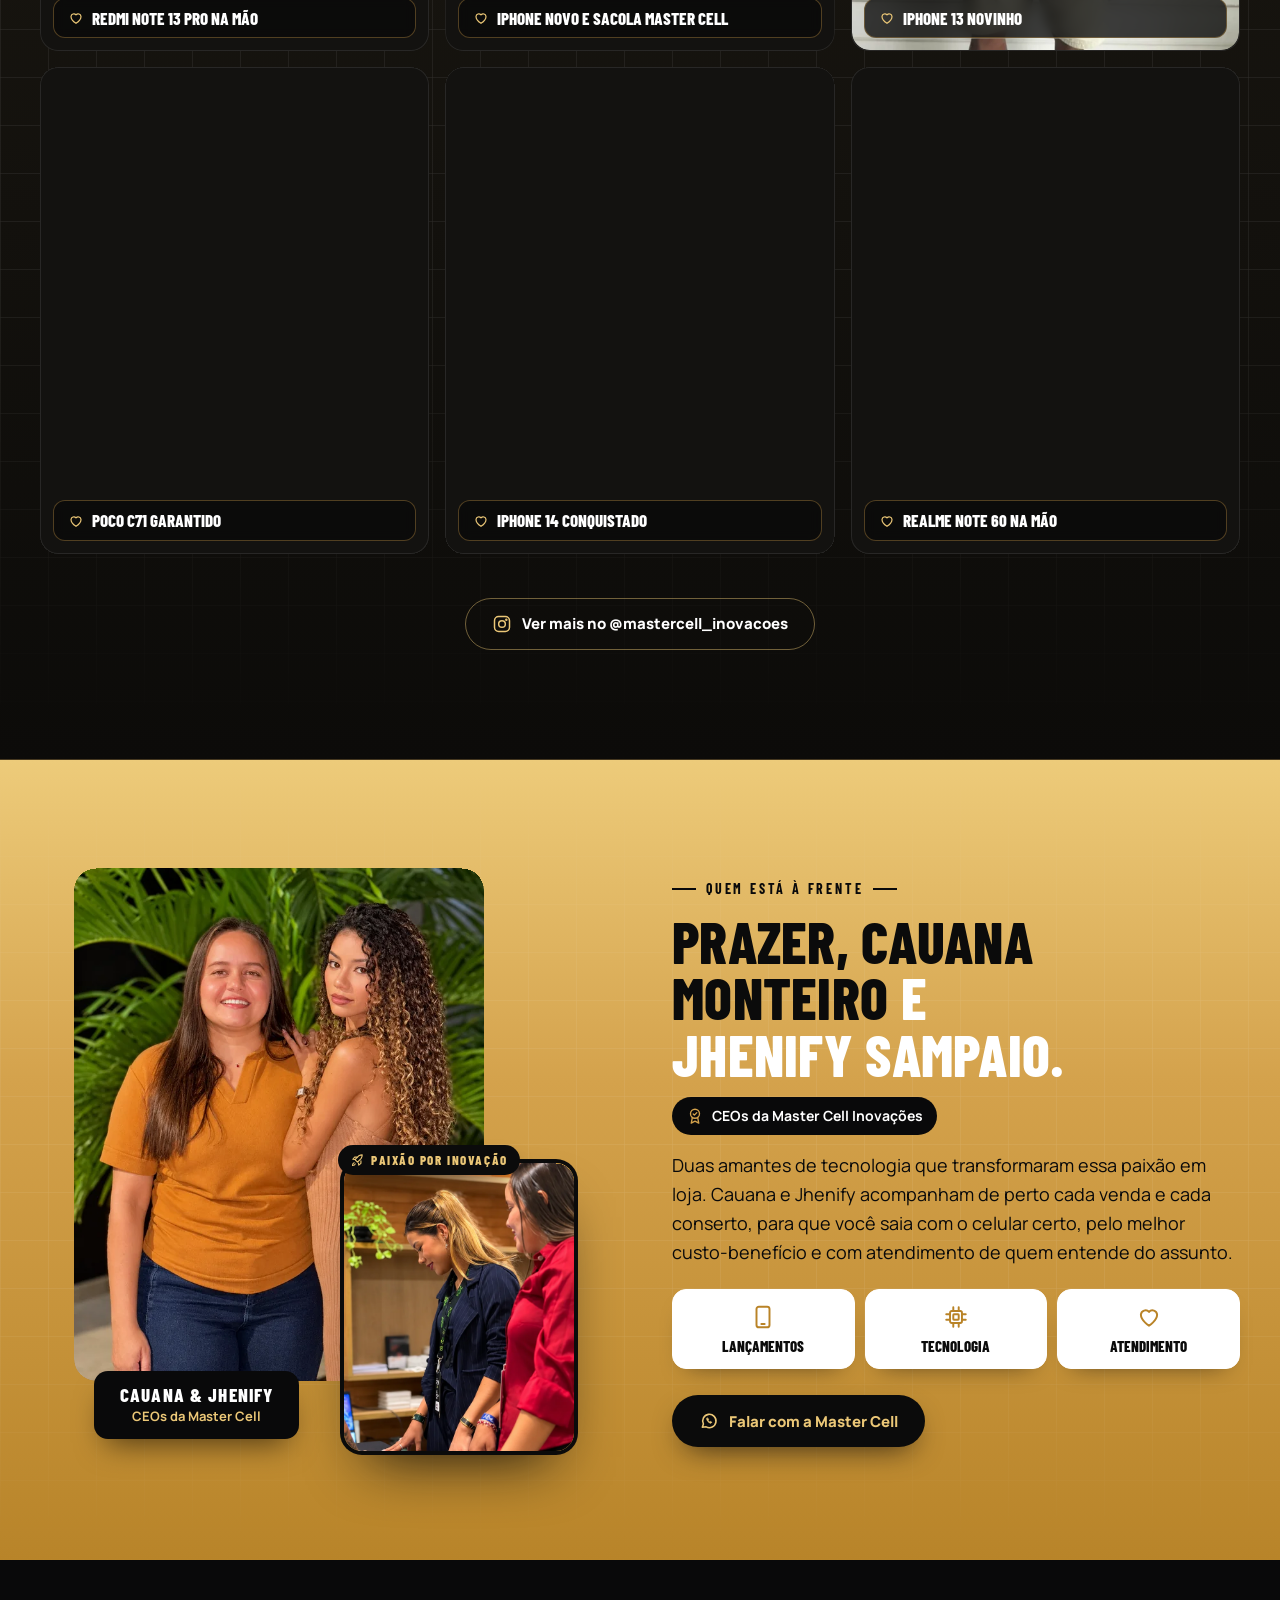
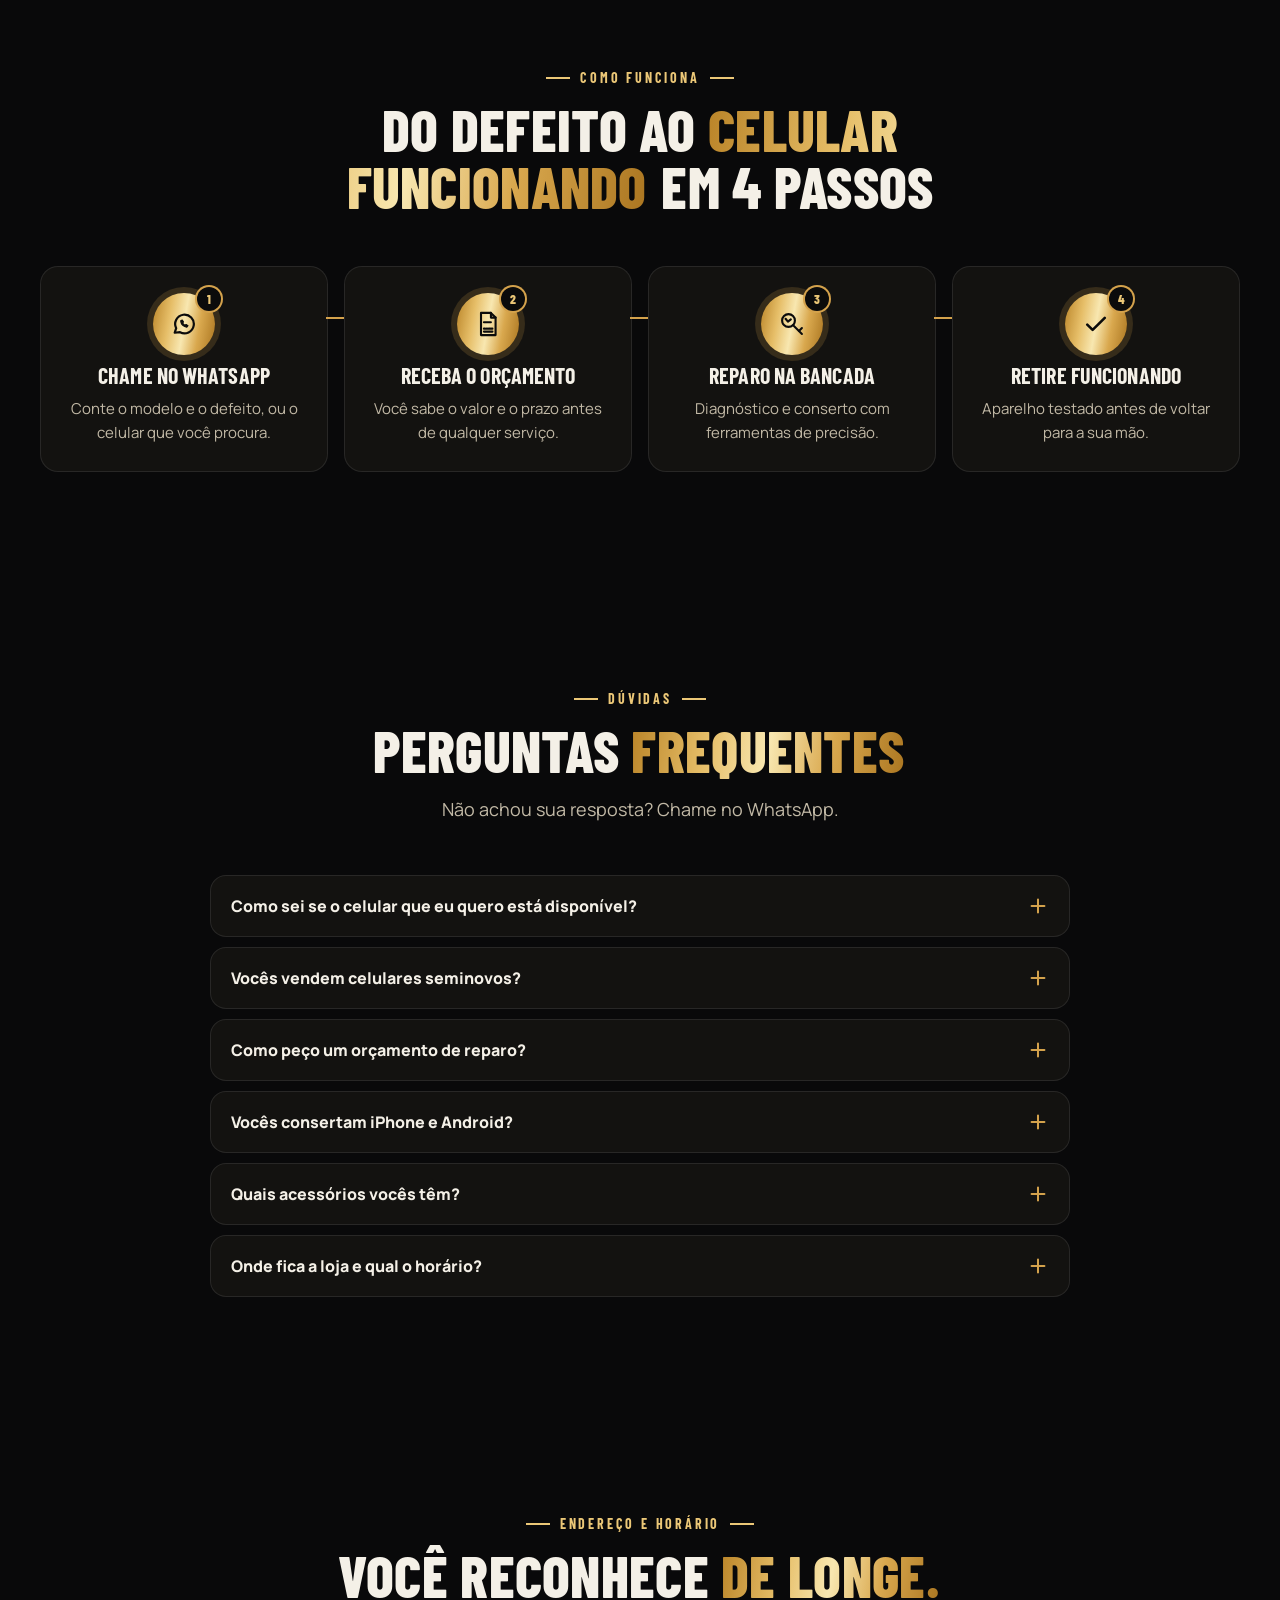
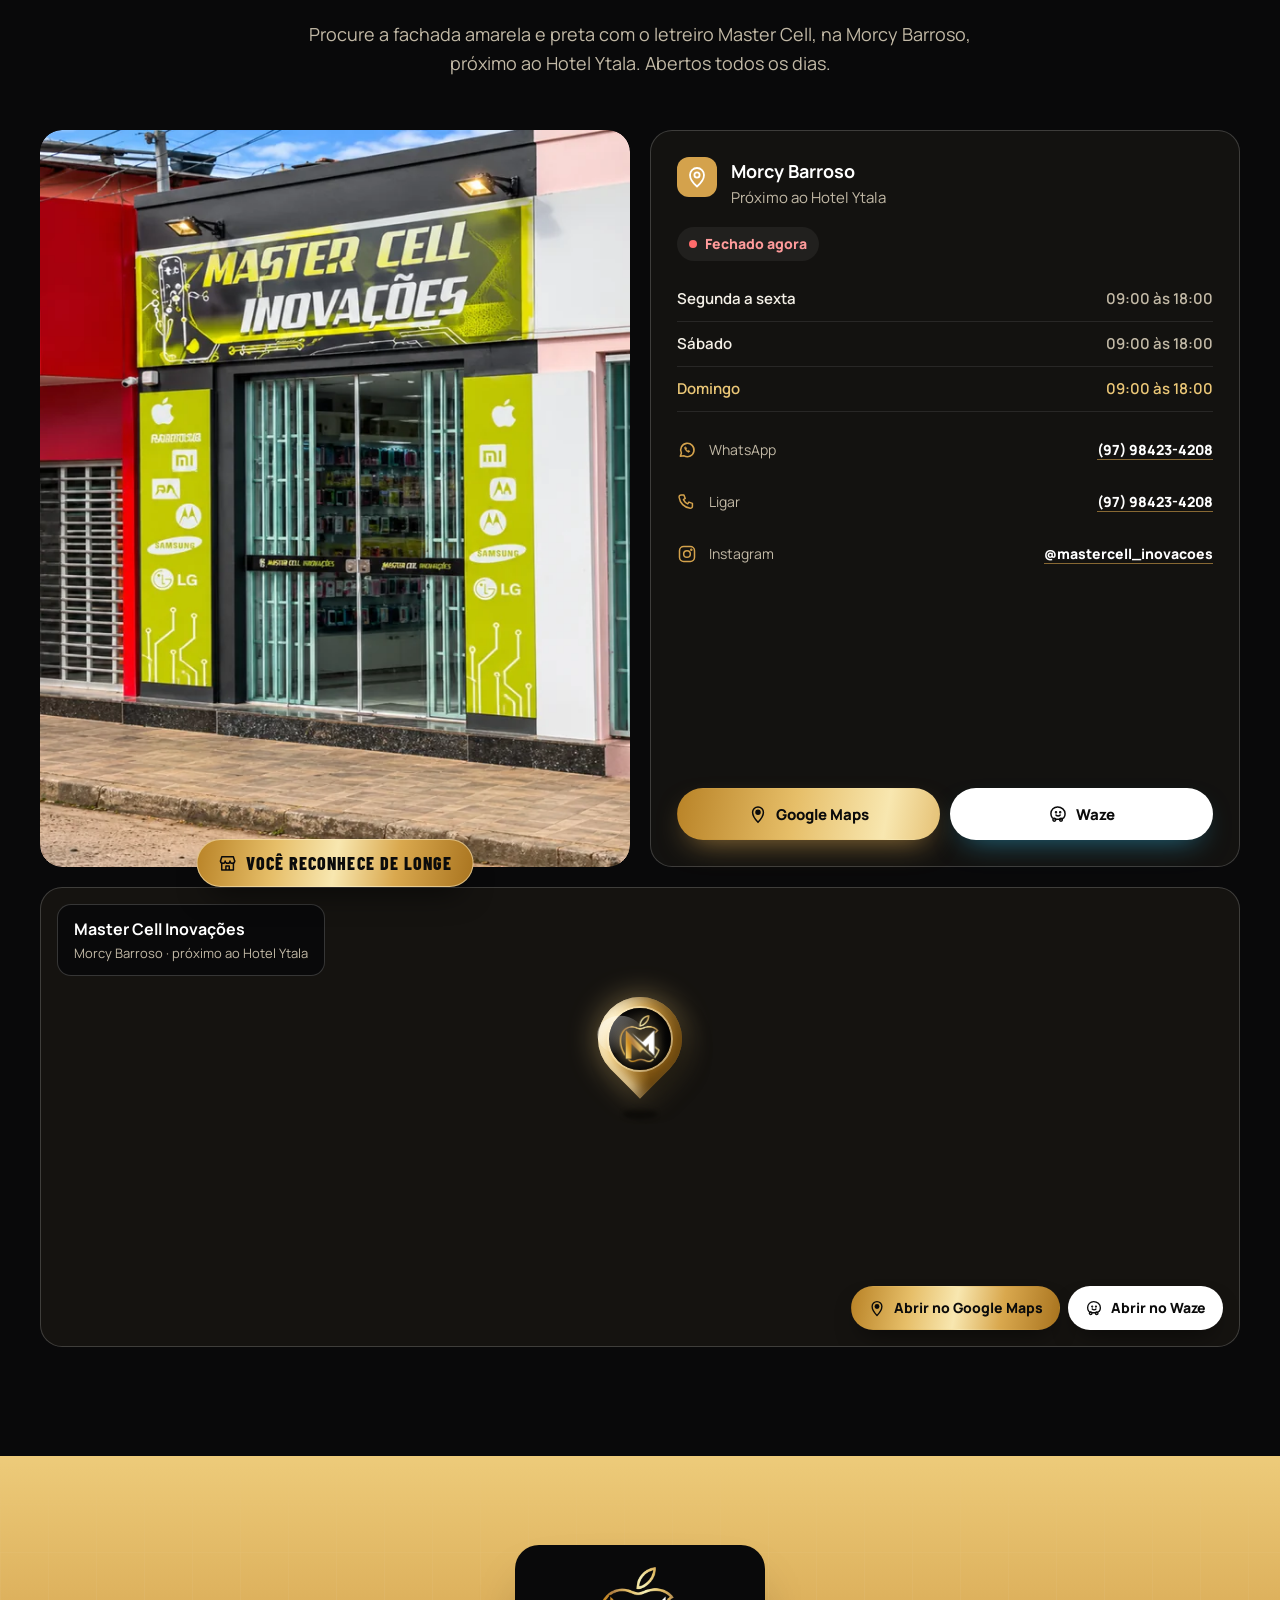
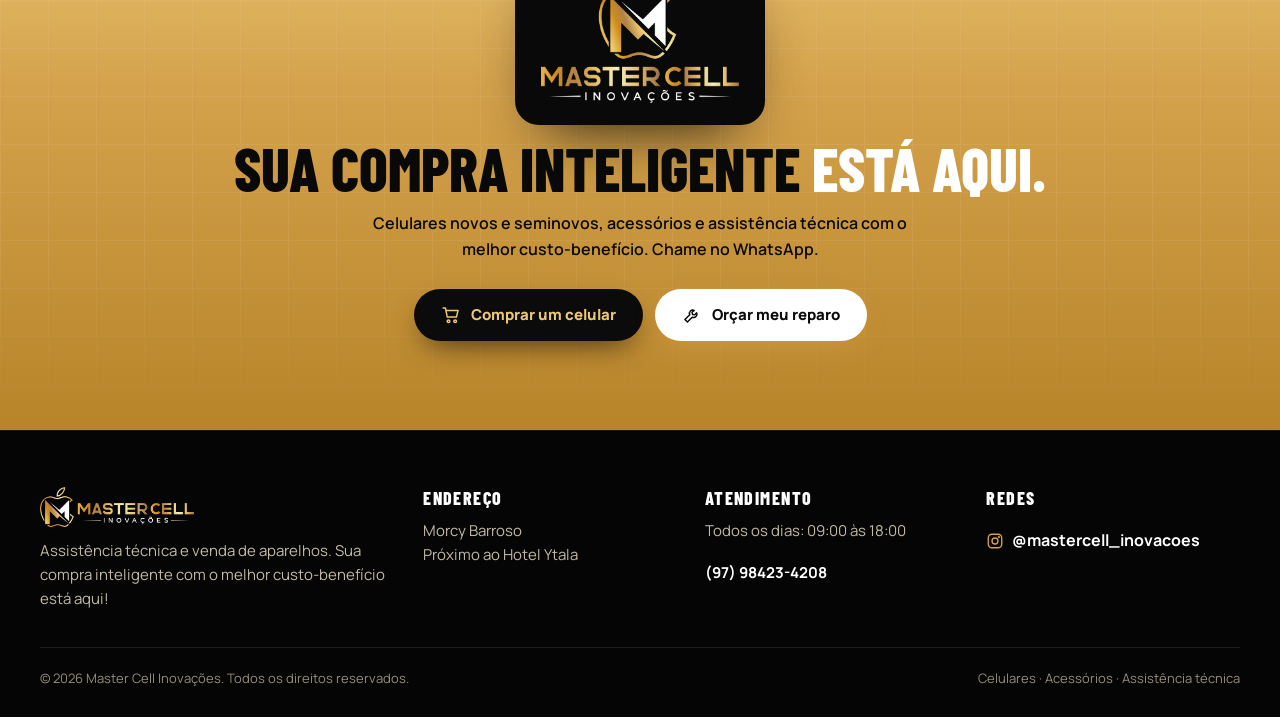
==== commit 220cd74b: "Menu à direita no celular, selos dourados centralizados, sem cantoneiras e cache dos arquivos renova" ====
--- a/index.html
+++ b/index.html
@@ -244,7 +244,6 @@
         <div class="vhud" aria-hidden="true"><span class="live">Ao vivo da loja</span><span>Capinhas</span></div>
         <button class="vsound" type="button" aria-pressed="false"><svg aria-hidden="true"><use href="#i-sound"/></svg><span>Ativar som</span></button>
       </div>
-      <span class="corner tl" aria-hidden="true"></span><span class="corner br" aria-hidden="true"></span>
     </figure>
     <div class="split__txt" data-reveal>
       <p class="eyebrow">Em destaque</p>
@@ -263,7 +262,6 @@
   <div class="wrap assist">
     <figure class="split__media fx-frame" data-reveal>
       <div class="fx"><img src="assets/fotos/tecnico.webp" srcset="assets/fotos/tecnico-640.webp 640w, assets/fotos/tecnico.webp 941w" width="941" height="1176" sizes="(max-width: 900px) 92vw, 520px" alt="Técnico da Master Cell no microscópio da bancada, fazendo reparo na placa de um celular, com o letreiro iluminado da loja ao fundo" loading="lazy" decoding="async" style="--pos:50% 50%"></div>
-      <span class="corner tl" aria-hidden="true"></span><span class="corner br" aria-hidden="true"></span>
     </figure>
     <div class="assist__txt" data-reveal>
       <div class="head">
@@ -403,7 +401,6 @@
       <div class="duo__float">
         <div class="fx" style="--i:3"><img src="assets/fotos/ceos-balcao.webp" srcset="assets/fotos/ceos-balcao-640.webp 640w, assets/fotos/ceos-balcao.webp 941w" width="941" height="1176" sizes="(max-width: 900px) 42vw, 230px" alt="As CEOs da Master Cell sorrindo no balcão durante um atendimento" loading="lazy" decoding="async" style="--pos:50% 35%"><span class="duo__scan" aria-hidden="true"></span></div>
         <span class="duo__chip"><svg aria-hidden="true"><use href="#i-rocket"/></svg>Paixão por inovação</span>
-        <span class="corner tl" aria-hidden="true"></span><span class="corner br" aria-hidden="true"></span>
       </div>
       <span class="ceo__plate"><b>Cauana &amp; Jhenify</b><small>CEOs da Master Cell</small></span>
     </figure>
@@ -469,7 +466,6 @@
       <figure class="store__photo fx-frame" data-reveal>
         <div class="fx"><img src="assets/fotos/fachada.webp" srcset="assets/fotos/fachada-640.webp 640w, assets/fotos/fachada.webp 1100w" width="1100" height="1375" sizes="(max-width: 900px) 92vw, 580px" alt="Fachada da Master Cell Inovações com o letreiro amarelo e preto, portas de vidro e painéis laterais com as marcas Apple, Xiaomi, Motorola, Samsung e LG" loading="lazy" decoding="async" style="--pos:50% 45%"></div>
         <span class="badge-float"><svg aria-hidden="true"><use href="#i-store"/></svg>Você reconhece de longe</span>
-        <span class="corner tl" aria-hidden="true"></span><span class="corner br" aria-hidden="true"></span>
       </figure>
       <div class="store__card" data-reveal>
         <div class="addr"><svg aria-hidden="true"><use href="#i-pin"/></svg><div><strong>Morcy Barroso</strong><span>Próximo ao Hotel Ytala</span></div></div>
--- a/assets/style.css
+++ b/assets/style.css
@@ -782,3 +782,17 @@
   .hud__status{font-size:12px}
   .hud__status strong{font-size:15px}
 }
+/* menu sempre no canto direito no celular */
+@media (max-width:420px){.header .burger{margin-left:auto!important}}
+
+/* sem cantoneiras decorativas */
+.corner{display:none!important}
+
+/* selos flutuantes: dourados e sempre centralizados na foto */
+.badge-float{background:var(--gold-grad);color:#0b0b0b;max-width:calc(100% - 28px);white-space:nowrap;justify-content:center;box-shadow:0 16px 30px -12px rgba(0,0,0,.65);border:1.5px solid rgba(255,241,201,.55)}
+.badge-float svg{color:#0b0b0b}
+@media (max-width:560px){.badge-float{font-size:14px;padding:11px 16px;gap:6px;letter-spacing:.04em}.badge-float svg{width:16px;height:16px}}
+@media (max-width:360px){.badge-float{font-size:12.5px;padding:10px 12px}}
+/* logo à esquerda, ações sempre encostadas à direita */
+.header .brand{margin-right:auto}
+.header .btn--sm{margin-left:0}
